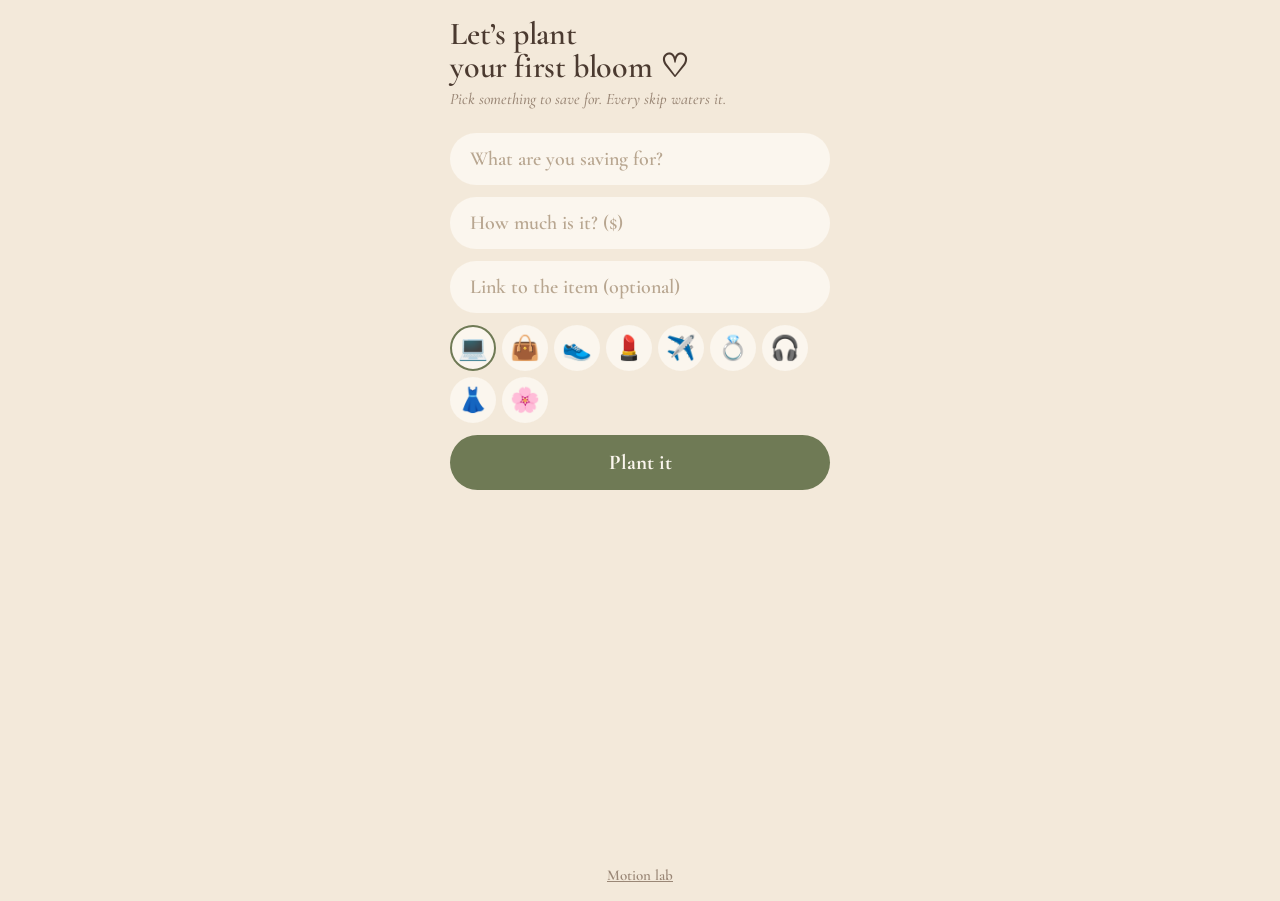
==== docs/index.html @ 24be0013 "Add files via upload" ====
<!DOCTYPE html>
<html lang="en">
<head>
<meta charset="UTF-8">
<meta name="viewport" content="width=device-width, initial-scale=1, viewport-fit=cover">
<title>Not Today, Babe</title>
<meta name="description" content="Track what you didn't buy and watch a bouquet grow toward something you really want.">
<meta name="theme-color" content="#F3E9DA">
<meta name="apple-mobile-web-app-capable" content="yes">
<meta name="mobile-web-app-capable" content="yes">
<meta name="apple-mobile-web-app-title" content="Not Today, Babe">
<meta name="apple-mobile-web-app-status-bar-style" content="default">
<link rel="manifest" href="manifest.webmanifest">
<link rel="icon" type="image/png" sizes="64x64" href="icons/favicon-64.png">
<link rel="apple-touch-icon" href="icons/apple-touch-icon.png">
<link rel="preconnect" href="https://fonts.googleapis.com">
<link href="https://fonts.googleapis.com/css2?family=Cormorant+Garamond:ital,wght@0,500;0,600;0,700;1,500;1,600&display=swap" rel="stylesheet">
<style>
:root{
  --beige:#F3E9DA; --card:#FBF6EE; --line:#E6D9C5;
  --ink:#4B3A30; --soft:#9A8776; --olive:#6F7A55; --olive-d:#58623F; --mauve:#C98F98;
  --peach:#F9DCCB; --rose:#F6D5D8; --butter:#F8E8C6; --lilac:#E8DDF0; --sage:#E0E5CE;
  --serif:'Cormorant Garamond','Georgia','Times New Roman',serif;
  --ease:cubic-bezier(.45,0,.25,1);
}
*{box-sizing:border-box;margin:0;padding:0;-webkit-tap-highlight-color:transparent}
html{background:var(--beige);color-scheme:light}
/* 1px taller than the screen so the page always has a little scroll, which is what lets it rubber-band */
body{min-height:calc(100vh + 1px);min-height:calc(100dvh + 1px);font-family:var(--serif);font-weight:600;font-size:17px;color:var(--ink);background:var(--beige)}
button{font-family:inherit;font-weight:700;font-size:inherit;color:inherit;cursor:pointer;border:none;background:none}
button:focus-visible,input:focus-visible,.slider:focus-visible{outline:3px solid var(--olive);outline-offset:2px}
input{font-family:inherit}

.screen{height:100vh;height:100dvh;overflow:hidden;max-width:420px;margin:0 auto;display:flex;flex-direction:column;gap:10px;
  padding:max(18px,env(safe-area-inset-top)) 20px max(16px,env(safe-area-inset-bottom));animation:enter .4s var(--ease)}
@keyframes enter{from{opacity:0}to{opacity:1}}

h1{font-weight:600;font-size:27px;line-height:1.02;letter-spacing:-.2px;flex:0 0 auto}
h1 span{color:var(--olive);font-size:21px;vertical-align:middle}

/* home scene */
.gwrap{position:relative;flex:1;min-height:0;display:flex;align-items:center;justify-content:flex-start}
#scene{position:relative;flex:0 0 auto;margin-left:-14px}
#scene>svg{width:100%;height:100%;overflow:visible;display:block}
/* the progress ruler on the right: $ ticks up the side, a pill that rises with your savings */
.ruler{position:absolute;right:0;top:0;height:300px;width:66px;pointer-events:none}
.rline{position:absolute;left:0;top:0;bottom:0;border-left:1.5px solid rgba(88,98,63,.38)}
.rfill{position:absolute;left:-.5px;bottom:0;width:2.5px;background:var(--olive);border-radius:2px}
.rtick{position:absolute;left:0;transform:translateY(-50%);display:flex;align-items:center;gap:5px;font-size:14.5px;color:var(--ink)}
.rtick:before{content:'';width:9px;border-top:1.5px solid rgba(88,98,63,.55)}
.rtick .rl{display:inline-block;transition:transform .6s var(--ease)}
.rpill:before{content:'';position:absolute;right:100%;top:50%;width:6px;border-top:2px solid var(--olive)}
.rpill{position:absolute;left:6px;transform:translateY(50%);background:var(--olive);color:#FBF6EE;border-radius:999px;padding:1px 12px;font-size:17px;font-weight:700;box-shadow:0 2px 8px rgba(88,98,63,.25)}

/* goal card (home) */
.goal{background:var(--card);border-radius:22px;padding:12px 16px 14px;width:100%;text-align:left;flex:0 0 auto;display:block}
.grow{display:flex;align-items:center;gap:12px}
.gicon{width:44px;height:44px;border-radius:50% 46% 54% 48%/48% 54% 46% 52%;background:var(--rose);display:grid;place-items:center;font-size:22px;flex:0 0 auto}
.gmain{flex:1;min-width:0}
.gname{font-size:20px;font-weight:700;line-height:1.05;white-space:nowrap;overflow:hidden;text-overflow:ellipsis}
.gsub{font-size:15px;color:var(--soft)}
.gpct{font-size:22px;font-weight:700;color:var(--olive)}
.track{height:6px;background:var(--line);border-radius:999px;margin-top:10px;overflow:hidden}
.fill{height:100%;background:var(--olive);border-radius:999px}
.claim{background:var(--mauve);color:#fff;border-radius:999px;padding:8px 16px;font-size:17px}

/* tiles */
.bar{display:flex;justify-content:space-between;align-items:baseline;font-size:17px;flex:0 0 auto;margin-top:2px}
.bar i{color:var(--soft)}
.bar button{color:var(--ink);font-size:17px}
.hrow{display:flex;justify-content:space-between;align-items:flex-start;gap:8px;flex:0 0 auto}
.todaylink{flex:0 0 auto;background:var(--card);border-radius:999px;padding:6px 13px;font-size:15px;color:var(--ink);white-space:nowrap;margin-top:4px}
.pick{flex:1;min-width:0;display:flex;flex-direction:column;gap:6px}
.q{display:flex;justify-content:space-between;align-items:baseline;font-style:italic;color:var(--soft);font-size:17px;padding:0 4px}
.editlink{font-style:normal;font-size:15px;color:var(--olive);text-decoration:underline;font-weight:700}
.dock{display:flex;gap:12px;align-items:stretch;flex:0 0 auto}
.goalchip{flex:0 0 31%;min-width:0;background:var(--card);border-radius:22px;padding:12px 8px;display:flex;flex-direction:column;align-items:center;justify-content:center;text-align:center;gap:3px;cursor:pointer}
.goalchip .gname{max-width:100%;font-size:18px;white-space:normal;display:-webkit-box;-webkit-line-clamp:2;-webkit-box-orient:vertical;overflow:hidden;line-height:1.1}
.goalchip .gsub{font-size:14px}
.goalchip .glink{font-size:14px;color:var(--olive);text-decoration:underline;font-weight:700}
.goalchip .claim{margin-top:4px;padding:5px 14px;font-size:16px}
.tiles{flex:1;min-width:0;display:grid;grid-template-columns:repeat(3,1fr);gap:8px 4px}
.tile{display:flex;flex-direction:column;align-items:center;gap:3px;font-size:14px}
.blob{width:54px;height:54px;display:grid;place-items:center;font-size:25px;transition:transform .2s var(--ease)}
.tile:active .blob{transform:scale(.94)}
.tile:nth-child(8n+1) .blob,.b1{background:var(--peach);border-radius:52% 48% 56% 44%/50% 56% 44% 50%}
.tile:nth-child(8n+2) .blob,.b2{background:var(--lilac);border-radius:46% 54% 48% 52%/54% 46% 54% 46%}
.tile:nth-child(8n+3) .blob,.b3{background:var(--rose);border-radius:54% 46% 52% 48%/46% 54% 46% 54%}
.tile:nth-child(8n+4) .blob,.b4{background:var(--butter);border-radius:48% 52% 46% 54%/52% 48% 54% 46%}
.tile:nth-child(8n+5) .blob,.b5{background:var(--sage);border-radius:50% 50% 54% 46%/46% 52% 48% 54%}
.tile:nth-child(8n+6) .blob,.b6{background:var(--peach);border-radius:46% 54% 50% 50%/52% 46% 54% 48%}
.tile:nth-child(8n+7) .blob,.b7{background:var(--rose);border-radius:54% 46% 48% 52%/48% 54% 46% 52%}
.tile.other .blob,.b8{background:transparent;border:2px dashed var(--line);border-radius:50%;color:var(--soft);font-size:26px}

/* add screen: slider on the left, a quiet flower on the right, lots of air around both */
.top{display:flex;align-items:flex-start;justify-content:space-between;flex:0 0 auto}
.icon{font-size:30px;line-height:1;width:40px;height:40px;color:var(--ink)}
.cat{text-align:center;display:flex;flex-direction:column;align-items:center;gap:1px;min-width:0}
.cat .blob{width:60px;height:60px;font-size:28px}
.ctitle{font-size:28px;font-weight:600;line-height:1.1}
.ctitle input{border:none;border-bottom:2px solid var(--line);background:transparent;text-align:center;font-size:26px;font-weight:600;color:var(--ink);width:190px;padding:0 0 2px;font-family:inherit}
.tag{font-size:16px;font-style:italic;color:var(--soft);font-weight:500}
.abody{flex:1;min-height:0;display:flex;gap:4px;padding-left:10px}
.slider{position:relative;flex:0 0 150px;margin:30px 0;touch-action:none;cursor:pointer;user-select:none;-webkit-user-select:none}
.strack{position:absolute;left:8px;top:0;bottom:0;width:34px;border-radius:999px;
  background:linear-gradient(0deg,#F8D9C2 0%,#F6CFCF 45%,#EADFF2 100%)}
.tick{position:absolute;left:64px;transform:translateY(-50%);font-size:16px;color:var(--ink)}
.thumb{position:absolute;left:0;width:50px;height:50px;margin-top:-25px;border-radius:50%;background:#FFFBF5;box-shadow:0 3px 12px rgba(120,80,50,.2);display:grid;place-items:center}
.thumb svg{width:34px;height:34px;overflow:visible}
.bubble{position:absolute;left:62px;margin-top:-18px;background:var(--mauve);color:#fff;border-radius:999px;padding:4px 16px;font-size:20px;font-weight:700;pointer-events:none;box-shadow:0 2px 8px rgba(150,90,100,.22)}
.vase{flex:1;min-width:0;display:flex;justify-content:center;align-items:flex-end}
#pv{width:76%;height:100%;display:flex;justify-content:center}
#pv svg{height:100%;width:100%;overflow:visible}
.note{background:var(--card);border-radius:20px;padding:10px 16px 8px;flex:0 0 auto}
.nh{display:flex;justify-content:space-between;font-size:15px;color:var(--soft)}
.note input{width:100%;border:none;background:transparent;font-size:19px;color:var(--ink);padding:4px 0 2px;font-weight:600}
.note input::placeholder{color:#c2b19b}
.btn{background:var(--olive);color:#FBF6EE;border-radius:999px;padding:15px 22px;font-size:21px;width:100%;flex:0 0 auto;transition:transform .1s var(--ease)}
.btn.small{width:auto;padding:11px 24px;font-size:18px}
.btn.ghost{background:transparent;color:var(--ink);border:2px solid var(--line)}
.btn.press{transform:scale(.98)}

/* goal + log screens */
.gform{display:flex;flex-direction:column;gap:12px;margin-top:14px}
.gform input{border:none;border-radius:999px;padding:14px 20px;font-size:20px;background:var(--card);color:var(--ink);width:100%;font-weight:600}
.gform input::placeholder{color:#b8a690}
.emojis{display:flex;gap:6px;flex-wrap:wrap}
.emojis button{font-size:24px;width:46px;height:46px;border-radius:50%;background:var(--card);border:2px solid transparent}
.emojis button.on{border-color:var(--olive)}
.textlink{color:var(--soft);font-size:15px;text-decoration:underline;font-weight:600;margin:auto auto 0}
.links{margin-top:auto;display:flex;gap:22px;justify-content:center}
.links .textlink{margin:0}
.head2{display:flex;justify-content:space-between;align-items:center;flex:0 0 auto}
.head2 h1{font-size:32px}
.log{flex:1;min-height:0;overflow-y:auto;-webkit-overflow-scrolling:touch}
.item{display:flex;align-items:center;gap:10px;padding:10px 2px;border-bottom:1px solid var(--line);font-size:18px}
.item .l{flex:1;min-width:0}
.item .l small{display:block;font-size:14px;color:var(--soft);font-weight:500;white-space:nowrap;overflow:hidden;text-overflow:ellipsis}
.item .a{color:var(--soft)}
.item .x{color:var(--soft);font-size:14px;width:28px;height:28px}
.empty{color:var(--soft);font-style:italic;text-align:center;margin-top:40px;font-weight:500;font-size:19px}

/* motion lab (internal) */
.demoscroll{flex:1;min-height:0;overflow-y:auto;-webkit-overflow-scrolling:touch;display:flex;flex-direction:column;gap:22px;padding-bottom:30px}
.demoscroll h3{font-size:22px;font-weight:700;margin-bottom:6px}
.stage{background:var(--card);border-radius:22px;position:relative;overflow:hidden}
.stage svg{display:block;width:100%;height:100%;overflow:visible}
.chips{display:flex;flex-wrap:wrap;gap:6px;margin-top:8px}
.chips button{background:var(--card);border-radius:999px;padding:6px 13px;font-size:16px;border:2px solid transparent}
.chips button.on{border-color:var(--olive)}
.demoscroll input[type=range]{width:100%;accent-color:#6F7A55;margin-top:10px}
.demoscroll label{display:flex;gap:8px;align-items:center;font-size:16px;color:var(--soft)}
.readout{font-size:17px;color:var(--soft);margin-top:4px}

#toast{visibility:hidden;position:fixed;left:50%;bottom:22px;transform:translate(-50%,120px);background:var(--olive-d);color:#FBF6EE;padding:10px 22px;border-radius:999px;font-size:17px;font-weight:700;transition:transform .5s var(--ease);z-index:50;max-width:90vw;text-align:center}
#toast.show{visibility:visible;transform:translate(-50%,0)}
@media (max-height:640px){h1{font-size:23px}.blob{width:46px;height:46px;font-size:21px}.tile{font-size:13px}.cat .blob{width:48px;height:48px}.ctitle{font-size:24px}.tag{display:none}}
@media (prefers-reduced-motion:reduce){.screen{animation:none}.btn,.blob,#toast{transition:none}}

/* customise buttons */
.clist{flex:1;min-height:0;overflow-y:auto;display:flex;flex-direction:column;gap:10px;padding:4px 0}
.crow{display:flex;align-items:center;gap:12px}
.cemoji{flex:0 0 auto;width:54px;height:54px;font-size:25px}
.cname{flex:1;min-width:0;border:none;border-radius:999px;padding:12px 18px;font:inherit;font-size:19px;background:var(--card);color:var(--ink)}
.cprice{flex:0 0 92px;display:flex;align-items:center;gap:4px;background:var(--card);border-radius:999px;padding:0 14px;font-size:19px;color:var(--soft)}
.cprice input{width:100%;border:none;background:transparent;font:inherit;font-size:19px;color:var(--ink);padding:12px 0;min-width:0}
.cpick{display:flex;flex-wrap:wrap;gap:6px;background:var(--card);border-radius:20px;padding:10px}
.cpick button{font-size:24px;width:42px;height:42px;border-radius:50%}

</style>
</head>
<body>
<noscript>Not Today, Babe needs JavaScript to run.</noscript>
<div id="app"></div>
<div id="toast" role="status" aria-live="polite"></div>
<script>
/* 1. ART — sprite pack (src/art.json). The only place that knows about the artwork. */
const ART={"S":{"bf_pink_lw":{"w":102,"h":120,"ax":59.8,"ay":114.0,"hx":50.7,"hy":61.0,"d":"[data-uri]"},"bf_pink_rw":{"w":98,"h":123,"ax":41.0,"ay":118.0,"hx":49.1,"hy":63.2,"d":"[data-uri]"},"bf_pink_body":{"w":26,"h":96,"ax":12.9,"ay":90.0,"hx":13.2,"hy":45.9,"d":"[data-uri]"},"bf_pink_ant":{"w":71,"h":82,"ax":33.8,"ay":75.0,"hx":35.5,"hy":23.7,"d":"[data-uri]"},"bf_pink_closed":{"w":94,"h":138,"ax":59.2,"ay":133.0,"hx":46.0,"hy":72.5,"d":"[data-uri]"},"bf_purple_lw":{"w":97,"h":128,"ax":53.0,"ay":122.0,"hx":47.0,"hy":65.4,"d":"[data-uri]"},"bf_purple_rw":{"w":97,"h":128,"ax":42.8,"ay":122.0,"hx":49.0,"hy":64.6,"d":"[data-uri]"},"bf_purple_body":{"w":25,"h":97,"ax":12.3,"ay":93.0,"hx":12.6,"hy":47.4,"d":"[data-uri]"},"bf_purple_ant":{"w":70,"h":84,"ax":33.1,"ay":79.0,"hx":34.0,"hy":28.1,"d":"[data-uri]"},"bf_purple_closed":{"w":95,"h":134,"ax":63.6,"ay":128.0,"hx":47.2,"hy":70.3,"d":"[data-uri]"},"bf_cream_lw":{"w":99,"h":124,"ax":55.7,"ay":116.0,"hx":49.0,"hy":61.5,"d":"[data-uri]"},"bf_cream_rw":{"w":96,"h":124,"ax":41.9,"ay":117.0,"hx":47.9,"hy":62.4,"d":"[data-uri]"},"bf_cream_body":{"w":25,"h":93,"ax":12.3,"ay":88.0,"hx":12.6,"hy":45.1,"d":"[data-uri]"},"bf_cream_ant":{"w":64,"h":82,"ax":30.1,"ay":77.0,"hx":31.4,"hy":25.6,"d":"[data-uri]"},"bf_cream_closed":{"w":95,"h":140,"ax":65.5,"ay":135.0,"hx":46.5,"hy":74.0,"d":"[data-uri]"},"bf_blue_lw":{"w":97,"h":123,"ax":48.4,"ay":119.0,"hx":46.0,"hy":64.4,"d":"[data-uri]"},"bf_blue_rw":{"w":98,"h":124,"ax":46.2,"ay":120.0,"hx":49.7,"hy":64.6,"d":"[data-uri]"},"bf_blue_body":{"w":25,"h":100,"ax":12.2,"ay":94.0,"hx":12.5,"hy":47.8,"d":"[data-uri]"},"bf_blue_ant":{"w":79,"h":86,"ax":37.9,"ay":80.0,"hx":39.2,"hy":26.2,"d":"[data-uri]"},"bf_blue_closed":{"w":95,"h":131,"ax":67.1,"ay":124.0,"hx":48.4,"hy":69.4,"d":"[data-uri]"},"fl_pink_bud1":{"w":60,"h":112,"ax":18.0,"ay":107.0,"hx":27.8,"hy":39.4,"d":"[data-uri]"},"fl_pink_bud2":{"w":77,"h":145,"ax":31.5,"ay":139.0,"hx":34.5,"hy":51.0,"d":"[data-uri]"},"fl_pink_partial":{"w":102,"h":136,"ax":56.7,"ay":130.0,"hx":50.6,"hy":45.3,"d":"[data-uri]"},"fl_pink_full":{"w":127,"h":156,"ax":72.9,"ay":150.0,"hx":63.7,"hy":61.9,"d":"[data-uri]"},"fl_cream_bud1":{"w":53,"h":110,"ax":22.9,"ay":104.0,"hx":24.2,"hy":28.4,"d":"[data-uri]"},"fl_cream_bud2":{"w":83,"h":142,"ax":36.6,"ay":136.0,"hx":40.2,"hy":45.5,"d":"[data-uri]"},"fl_cream_partial":{"w":100,"h":135,"ax":54.1,"ay":130.0,"hx":50.4,"hy":44.7,"d":"[data-uri]"},"fl_cream_full":{"w":131,"h":149,"ax":80.7,"ay":145.0,"hx":64.7,"hy":62.6,"d":"[data-uri]"},"fl_lav_bud1":{"w":67,"h":117,"ax":21.1,"ay":112.0,"hx":29.6,"hy":36.3,"d":"[data-uri]"},"fl_lav_bud2":{"w":70,"h":145,"ax":23.6,"ay":140.0,"hx":32.9,"hy":47.4,"d":"[data-uri]"},"fl_lav_partial":{"w":102,"h":138,"ax":55.8,"ay":133.0,"hx":51.0,"hy":46.5,"d":"[data-uri]"},"fl_lav_full":{"w":133,"h":159,"ax":67.3,"ay":153.0,"hx":67.2,"hy":61.5,"d":"[data-uri]"},"fl_butter_bud1":{"w":68,"h":114,"ax":21.3,"ay":109.0,"hx":28.4,"hy":37.4,"d":"[data-uri]"},"fl_butter_bud2":{"w":76,"h":144,"ax":25.4,"ay":139.0,"hx":34.0,"hy":48.0,"d":"[data-uri]"},"fl_butter_partial":{"w":103,"h":139,"ax":52.8,"ay":134.0,"hx":50.3,"hy":50.1,"d":"[data-uri]"},"fl_butter_full":{"w":129,"h":153,"ax":68.1,"ay":148.0,"hx":63.3,"hy":61.1,"d":"[data-uri]"},"fill0":{"w":108,"h":134,"ax":37.9,"ay":131.0,"hx":51.5,"hy":56.8,"d":"[data-uri]"},"fill1":{"w":74,"h":134,"ax":29.2,"ay":131.0,"hx":45.6,"hy":26.3,"d":"[data-uri]"},"fill2":{"w":75,"h":133,"ax":28.8,"ay":129.0,"hx":38.6,"hy":48.4,"d":"[data-uri]"},"fill3":{"w":56,"h":142,"ax":23.8,"ay":139.0,"hx":28.5,"hy":58.8,"d":"[data-uri]"},"fill4":{"w":93,"h":146,"ax":29.9,"ay":143.0,"hx":44.1,"hy":52.0,"d":"[data-uri]"},"fill5":{"w":67,"h":145,"ax":19.2,"ay":142.0,"hx":36.1,"hy":59.9,"d":"[data-uri]"},"fill6":{"w":68,"h":145,"ax":49.0,"ay":142.0,"hx":34.8,"hy":57.4,"d":"[data-uri]"},"fill7":{"w":65,"h":126,"ax":8.2,"ay":123.0,"hx":35.6,"hy":37.4,"d":"[data-uri]"},"fill8":{"w":84,"h":140,"ax":49.9,"ay":137.0,"hx":43.9,"hy":54.1,"d":"[data-uri]"},"pet0":{"w":62,"h":99,"ax":8.2,"ay":94.0,"hx":29.2,"hy":42.5,"d":"[data-uri]"},"pet1":{"w":79,"h":65,"ax":10.3,"ay":59.0,"hx":43.0,"hy":30.4,"d":"[data-uri]"},"pet2":{"w":57,"h":68,"ax":7.5,"ay":62.0,"hx":30.2,"hy":29.3,"d":"[data-uri]"},"pet3":{"w":67,"h":58,"ax":17.9,"ay":52.0,"hx":36.1,"hy":28.1,"d":"[data-uri]"},"pet4":{"w":60,"h":48,"ax":18.9,"ay":42.0,"hx":32.4,"hy":22.9,"d":"[data-uri]"},"pet5":{"w":54,"h":63,"ax":13.4,"ay":57.0,"hx":31.4,"hy":30.8,"d":"[data-uri]"},"accent0":{"w":79,"h":77,"ax":35.3,"ay":72.0,"hx":39.6,"hy":39.0,"d":"[data-uri]"},"spk0":{"w":50,"h":62,"ax":24.0,"ay":57.0,"hx":24.0,"hy":30.1,"d":"[data-uri]"},"spk1":{"w":41,"h":57,"ax":21.1,"ay":50.0,"hx":21.2,"hy":26.6,"d":"[data-uri]"},"spk2":{"w":38,"h":52,"ax":20.0,"ay":46.0,"hx":20.0,"hy":24.6,"d":"[data-uri]"},"w_surface":{"w":157,"h":38,"ax":79.5,"ay":26.0,"hx":77.9,"hy":13.7,"d":"[data-uri]"},"w_bub0":{"w":46,"h":45,"ax":22.2,"ay":40.0,"hx":22.3,"hy":21.6,"d":"[data-uri]"},"w_bub1":{"w":43,"h":45,"ax":22.0,"ay":39.0,"hx":21.6,"hy":22.0,"d":"[data-uri]"},"w_drop0":{"w":28,"h":30,"ax":10.6,"ay":23.0,"hx":12.9,"hy":13.7,"d":"[data-uri]"},"w_drop1":{"w":57,"h":47,"ax":13.3,"ay":42.0,"hx":32.1,"hy":23.3,"d":"[data-uri]"}},"BF":{"pink":{"W":172,"H":123,"lw":{"s":0.975,"x":0,"y":2,"axl":88.2,"ayl":56.0},"rw":{"s":0.975,"x":76,"y":0,"axl":10.3,"ayl":58.0},"body":{"s":0.625,"cx":86.0,"cy":68.3},"ant":{"s":0.32,"cx":86.0,"by":45.7}},"purple":{"W":151,"H":128,"lw":{"s":0.9,"x":0,"y":9,"axl":83.9,"ayl":55.4},"rw":{"s":0.85,"x":69,"y":10,"axl":7.6,"ayl":57.5},"body":{"s":0.643,"cx":75.5,"cy":71.0},"ant":{"s":0.32,"cx":75.5,"by":47.1}},"cream":{"W":171,"H":135,"lw":{"s":0.95,"x":0,"y":10,"axl":90.0,"ayl":54.8},"rw":{"s":1.0,"x":75,"y":5,"axl":10.5,"ayl":57.1},"body":{"s":0.708,"cx":85.5,"cy":74.9},"ant":{"s":0.32,"cx":85.5,"by":49.2}},"blue":{"W":160,"H":126,"lw":{"s":0.95,"x":1,"y":4,"axl":83.2,"ayl":56.8},"rw":{"s":0.925,"x":69,"y":5,"axl":11.9,"ayl":57.3},"body":{"s":0.614,"cx":80.0,"cy":69.9},"ant":{"s":0.32,"cx":80.0,"by":46.5}}}};

/* =====================================================================
   2. MOTION  — one shared clock, easing, tweens, paths.
   Nothing here knows about flowers. It only knows time.
   ===================================================================== */
const Motion=(()=>{
  const mq=matchMedia('(prefers-reduced-motion: reduce)');
  let forced=null;
  const clamp=(v,a=0,b=1)=>Math.max(a,Math.min(b,v));
  const lerp=(a,b,t)=>a+(b-a)*t;

  /* cubic-bezier easing, same maths as CSS */
  function bezier(x1,y1,x2,y2){
    const cx=3*x1,bx=3*(x2-x1)-cx,ax=1-cx-bx,cy=3*y1,by=3*(y2-y1)-cy,ay=1-cy-by;
    const sx=t=>((ax*t+bx)*t+cx)*t,sy=t=>((ay*t+by)*t+cy)*t,dx=t=>(3*ax*t+2*bx)*t+cx;
    return x=>{
      if(x<=0)return 0;if(x>=1)return 1;
      let t=x;
      for(let i=0;i<6;i++){const e=sx(t)-x;if(Math.abs(e)<1e-4)break;const d=dx(t);if(Math.abs(d)<1e-6)break;t-=e/d}
      return sy(t);
    };
  }
  const ease={inOut:bezier(.45,0,.25,1),out:bezier(.2,.6,.3,1),soft:bezier(.4,0,.2,1),linear:t=>t};

  /* small seeded random so each organic object keeps its own personality */
  function rng(seed){let a=seed|0||1;return()=>{a|=0;a=a+0x6D2B79F5|0;let t=Math.imul(a^a>>>15,1|a);t=t+Math.imul(t^t>>>7,61|t)^t;return((t^t>>>14)>>>0)/4294967296}}

  /* ---- shared ticker: ONE requestAnimationFrame loop for everything ---- */
  const subs=new Set();let raf=0,last=0,clock=0,inFrame=false;
  function frame(now){
    raf=0;inFrame=true;
    let dt=(now-last)/1000;if(!(dt>0))dt=0;dt=Math.min(.05,dt);last=now;clock+=dt;
    for(const s of [...subs]){
      if(!subs.has(s)||s.paused)continue;
      if(s.fps){s.acc+=dt;if(s.acc<1/s.fps)continue;const d=s.acc;s.acc=0;s.fn(clock,d)}
      else s.fn(clock,dt);
    }
    inFrame=false;
    if(subs.size&&!document.hidden)raf=requestAnimationFrame(frame);
  }
  function start(){if(!raf&&!inFrame&&subs.size&&!document.hidden){last=performance.now();raf=requestAnimationFrame(frame)}}
  document.addEventListener('visibilitychange',()=>{if(document.hidden){cancelAnimationFrame(raf);raf=0}else start()});
  function sub(fn,{fps=0}={}){const s={fn,fps,acc:0,paused:false};subs.add(s);start();return s}
  function unsub(s){if(s)subs.delete(s)}

  /* pause a subscription while an element is off-screen */
  function watch(el,s){
    if(!('IntersectionObserver' in window))return()=>{};
    const io=new IntersectionObserver(es=>{s.paused=!es[es.length-1].isIntersecting});
    io.observe(el);return()=>io.disconnect();
  }

  /* ---- tween: value from -> to, eased, delayed. Reduced motion jumps. ---- */
  function tween({from=0,to=1,duration=1200,delay=0,ease:e=ease.inOut,onUpdate,onDone}){
    let t=-delay/1000,dead=false;
    const api={cancel(){dead=true;unsub(s)},finish(){if(dead)return;dead=true;unsub(s);onUpdate&&onUpdate(to);onDone&&onDone()}};
    if(reduced()){onUpdate&&onUpdate(to);onDone&&onDone();dead=true;const s=null;return{cancel(){},finish(){}}}
    const s=sub((_,dt)=>{
      if(dead)return;t+=dt;if(t<0)return;
      const k=clamp(t/(duration/1000));onUpdate&&onUpdate(lerp(from,to,e(k)));
      if(k>=1){dead=true;unsub(s);onDone&&onDone()}
    });
    return api;
  }
  /* one-shot timer on the same clock */
  function after(ms,fn){let t=0,dead=false;const s=sub((_,dt)=>{if(dead)return;t+=dt*1000;if(t>=ms){dead=true;unsub(s);fn()}});return{cancel(){dead=true;unsub(s)}}}

  /* ---- bezier paths (cubic, multi-segment, arc-length parameterised) ---- */
  const cub=(p0,p1,p2,p3,t)=>{const u=1-t;return{x:u*u*u*p0.x+3*u*u*t*p1.x+3*u*t*t*p2.x+t*t*t*p3.x,y:u*u*u*p0.y+3*u*u*t*p1.y+3*u*t*t*p2.y+t*t*t*p3.y}};
  class Path{
    constructor(segs){
      this.pts=[];this.len=[0];
      const N=24;
      segs.forEach((s,si)=>{for(let i=(si?1:0);i<=N;i++)this.pts.push(cub(s[0],s[1],s[2],s[3],i/N))});
      for(let i=1;i<this.pts.length;i++)this.len.push(this.len[i-1]+Math.hypot(this.pts[i].x-this.pts[i-1].x,this.pts[i].y-this.pts[i-1].y));
      this.total=this.len[this.len.length-1];
    }
    at(s){ /* s in 0..1 along the length */
      const L=clamp(s)*this.total;let lo=0,hi=this.len.length-1;
      while(hi-lo>1){const m=(lo+hi)>>1;if(this.len[m]<=L)lo=m;else hi=m}
      const a=this.pts[lo],b=this.pts[Math.min(lo+1,this.pts.length-1)],seg=this.len[Math.min(lo+1,this.len.length-1)]-this.len[lo]||1;
      const f=(L-this.len[lo])/seg;
      return{x:lerp(a.x,b.x,f),y:lerp(a.y,b.y,f),dx:b.x-a.x,dy:b.y-a.y,ang:Math.atan2(b.x-a.x,-(b.y-a.y))*180/Math.PI};
    }
  }
  const reduced=()=>forced!==null?forced:mq.matches;
  return{clamp,lerp,ease,bezier,rng,sub,unsub,watch,tween,after,Path,cub,reduced,
    forceReduced(v){forced=v},get now(){return clock}};
})();

/* =====================================================================
   3. PROGRESS + LAYOUT
   LAYOUT   = where things sit (change when the artwork changes)
   PROGRESS = what unlocks when (change when the story changes)
   Neither one touches the DOM.
   ===================================================================== */
const LAYOUT={
  neck:{x:200,y:318},baseY:412,
  vase:{top:308,bottom:446,waterMin:.06,waterMax:.82},
  /* where each flower head sits when fully grown. s = scale of the full-bloom sprite */
  slots:{
    f0:{x:200,y:205,s:.58},f1:{x:142,y:240,s:.50},f2:{x:260,y:234,s:.50},
    f3:{x:200,y:140,s:.46},f4:{x:252,y:160,s:.44},f5:{x:158,y:160,s:.44},
    f6:{x:112,y:292,s:.46},f7:{x:292,y:282,s:.46},f8:{x:98,y:214,s:.40},
    f9:{x:304,y:204,s:.42},f10:{x:178,y:98,s:.38},f11:{x:232,y:100,s:.38},
    f12:{x:334,y:250,s:.38},f13:{x:70,y:264,s:.38}
  },
  /* foliage + filler grow from the neck of the vase */
  fillers:{
    leafA:{sprite:'fill8',x:198,y:322,rot:-8,s:.62,layer:'back'},
    leafB:{sprite:'fill4',x:192,y:322,rot:-36,s:.80,layer:'back'},
    leafC:{sprite:'fill7',x:208,y:322,rot:40,s:.78,layer:'back'},
    euc:{sprite:'fill1',x:186,y:324,rot:-62,s:.74,layer:'back'},
    leafD:{sprite:'fill8',x:214,y:324,rot:62,s:.70,layer:'back'},
    pinkS:{sprite:'fill0',x:194,y:322,rot:-30,s:.66,layer:'back'},
    pinkT:{sprite:'fill3',x:206,y:322,rot:28,s:.70,layer:'back'},
    gyp:{sprite:'fill2',x:190,y:322,rot:-52,s:.64,layer:'back'},
    whiteS:{sprite:'fill6',x:210,y:322,rot:54,s:.62,layer:'back'},
    lavS:{sprite:'fill5',x:200,y:322,rot:10,s:.66,layer:'back'}
  },
  /* places a butterfly can land (scene coordinates) */
  perches:{a:{x:276,y:204},b:{x:312,y:262},c:{x:116,y:204},d:{x:228,y:128},e:{x:302,y:156},f:{x:156,y:112},g:{x:96,y:262}},
  roam:{x0:-30,y0:-80,x1:430,y1:470},   /* where butterflies and sparkles may wander (scene units; the svg draws outside its box) */
  floorPetals:[{x:116,y:444,r:-20,n:'pet0'},{x:262,y:446,r:150,n:'pet3'},{x:156,y:449,r:30,n:'pet5'}]
};

const PROGRESS={
  /* each element grows from 0 to 1 across its range of overall progress */
  recipe:[
    {id:'leafA',kind:'filler',filler:'leafA',range:[.03,.18]},
    {id:'f0',kind:'flower',variant:'pink',slot:'f0',range:[.0,.38]},
    {id:'f1',kind:'flower',variant:'pink',slot:'f1',range:[.01,.48]},
    {id:'f2',kind:'flower',variant:'pink',slot:'f2',range:[.02,.64]},
    {id:'f5',kind:'flower',variant:'pink',slot:'f5',range:[.14,.66]},
    {id:'f9',kind:'flower',variant:'pink',slot:'f9',range:[.20,.70]},
    {id:'f3',kind:'flower',variant:'cream',slot:'f3',range:[.30,.58]},
    {id:'f4',kind:'flower',variant:'cream',slot:'f4',range:[.36,.62]},
    {id:'pinkT',kind:'filler',filler:'pinkT',range:[.40,.52]},
    {id:'gyp',kind:'filler',filler:'gyp',range:[.46,.60]},
    {id:'f6',kind:'flower',variant:'lavender',slot:'f6',range:[.50,.74]},
    {id:'f10',kind:'flower',variant:'cream',slot:'f10',range:[.52,.80]},
    {id:'f7',kind:'flower',variant:'lavender',slot:'f7',range:[.58,.78]},
    {id:'f8',kind:'flower',variant:'butter',slot:'f8',range:[.64,.86]},
    {id:'f13',kind:'flower',variant:'lavender',slot:'f13',range:[.70,.92]},
    {id:'f11',kind:'flower',variant:'butter',slot:'f11',range:[.72,.92]},
    {id:'euc',kind:'filler',filler:'euc',range:[.78,.88]},
    {id:'leafB',kind:'filler',filler:'leafB',range:[.80,.90]},
    {id:'f12',kind:'flower',variant:'pink',slot:'f12',range:[.80,.98]},
    {id:'pinkS',kind:'filler',filler:'pinkS',range:[.82,.92]},
    {id:'leafC',kind:'filler',filler:'leafC',range:[.84,.93]},
    {id:'leafD',kind:'filler',filler:'leafD',range:[.86,.96]},
    {id:'lavS',kind:'filler',filler:'lavS',range:[.86,.95]},
    {id:'whiteS',kind:'filler',filler:'whiteS',range:[.88,.97]}
  ],
  milestones:[.25,.5,.75,1],
  growth(range,p){return Motion.clamp((p-range[0])/(range[1]-range[0]))},
  /* progress 0..1  ->  everything the scene needs to know */
  map(p){
    p=Motion.clamp(p);
    return{
      water:LAYOUT.vase.waterMin+(LAYOUT.vase.waterMax-LAYOUT.vase.waterMin)*p,
      elements:this.recipe.map(e=>({id:e.id,growth:this.growth(e.range,p)})),
      restingPetals:p>=1?3:p>=.95?2:p>=.9?1:0,
      driftingPetalsMax:p>=.9?3:p>=.7?2:p>=.4?1:0,
      visitors:p>=.25,                /* butterflies pass by now and then */
      restingButterflies:p>=.95?4:p>=.85?3:p>=.7?2:p>=.5?1:0,
      sparkleEvery:p<.03?0:Motion.lerp(1.1,.25,p),
      sparkleBurst:1+Math.floor(p*2.2),   /* seconds between ambient sparkles */
      complete:p>=1
    };
  },
  /* expense slider: dollars (on a 0-50 scale) -> flower stage 0..5 */
  expenseStage(a){
    const k=[[0,0],[5,1.3],[10,2],[20,3],[30,4],[40,4.7],[50,5]];
    a=Motion.clamp(a,0,50);
    for(let i=0;i<k.length-1;i++)if(a<=k[i+1][0])return Motion.lerp(k[i][1],k[i+1][1],(a-k[i][0])/(k[i+1][0]-k[i][0]));
    return 5;
  }
};

/* stem geometry: base in the water -> through the neck -> tip. Pure maths. */
const Geometry={
  curve(slot,fullMeta){
    const s=slot.s,N=LAYOUT.neck,B=LAYOUT.baseY;
    const th=Math.atan2(slot.x-200,340-slot.y)*.8,c=Math.cos(th),sn=Math.sin(th);
    const hxp=(fullMeta.hx-fullMeta.ax)*s,hyp=(fullMeta.hy-fullMeta.ay)*s;
    let Ax=slot.x-(hxp*c-hyp*sn),Ay=slot.y-(hxp*sn+hyp*c);
    if(Ay>300)Ay=300;
    const bx=200+(Ax-200)*.1,Nx=200+(Ax-200)*.12,d2=Math.hypot(Ax-Nx,Ay-N.y);
    const q0={x:bx,y:B},qc={x:Nx,y:362},q1={x:Nx,y:N.y};
    const s1=[q0,{x:q0.x+2/3*(qc.x-q0.x),y:q0.y+2/3*(qc.y-q0.y)},{x:q1.x+2/3*(qc.x-q1.x),y:q1.y+2/3*(qc.y-q1.y)},q1];
    const s2=[q1,{x:Nx,y:N.y-d2*.4},{x:Ax-sn*d2*.4,y:Ay+c*d2*.4},{x:Ax,y:Ay}];
    const f=n=>n.toFixed(1);
    const d=`M${f(s1[0].x)} ${f(s1[0].y)}C${f(s1[1].x)} ${f(s1[1].y)} ${f(s1[2].x)} ${f(s1[2].y)} ${f(s1[3].x)} ${f(s1[3].y)}C${f(s2[1].x)} ${f(s2[1].y)} ${f(s2[2].x)} ${f(s2[2].y)} ${f(s2[3].x)} ${f(s2[3].y)}`;
    const path=new Motion.Path([s1,s2]);
    return{d,at:t=>path.at(t),tip:{x:Ax,y:Ay},rot:th*180/Math.PI,len:path.total};
  }
};

/* =====================================================================
   4. COMPONENTS
   Every component takes: size, x, y, rotation, opacity, animationState,
   animationIntensity, delay, duration  (+ colorVariant / growth / progress /
   direction / speed where they make sense).
   Artwork is only ever referenced by name through ART, so it can be swapped.
   ===================================================================== */
const NS='http://www.w3.org/2000/svg';
function svgEl(name,attrs,parent){const e=document.createElementNS(NS,name);if(attrs)for(const k in attrs)e.setAttribute(k,attrs[k]);if(parent)parent.appendChild(e);return e}
function injectSpriteDefs(){
  if(document.getElementById('sprite-defs'))return;
  let s='<svg id="sprite-defs" width="0" height="0" style="position:absolute" aria-hidden="true"><defs>';
  for(const k in ART.S){const m=ART.S[k];s+=`<image id="s-${k}" width="${m.w}" height="${m.h}" href="${m.d}"/>`}
  document.body.insertAdjacentHTML('afterbegin',s+'</defs></svg>');
}
/* anchored = origin at the base of the stem, otherwise centred */
function sprite(name,mode='anchor',parent){
  const m=ART.S[name];
  const attrs={href:'#s-'+name};
  if(mode==='anchor'){attrs.x=-m.ax;attrs.y=-m.ay}
  else if(mode==='bottom'){attrs.x=-m.w/2;attrs.y=-m.h}
  else{attrs.x=-m.w/2;attrs.y=-m.h/2}
  return svgEl('use',attrs,parent);
}
const VAR={pink:'pink',cream:'cream',lavender:'lav',butter:'butter'};
const BFCOLOR={pink:'pink',purple:'purple',cream:'cream',blue:'blue'};
let _uid=0;const uid=()=>'u'+(++_uid);
const f1=n=>(Math.round(n*10)/10);

/* ---------- base ---------- */
class Botanical{
  constructor(props={}){
    this.p=Object.assign({size:1,x:0,y:0,rotation:0,opacity:1,animationState:'idle',animationIntensity:1,delay:0,duration:3600},this.constructor.defaults||{},props);
    this.el=svgEl('g');this.body=svgEl('g',null,this.el);
    this.rand=Motion.rng(this.p.seed||((Math.random()*1e9)|0)||7);
    this._subs=[];this._tw=[];
    this.build();this.layout();
  }
  build(){}
  layout(){const p=this.p;this.el.setAttribute('transform',`translate(${f1(p.x)} ${f1(p.y)}) rotate(${p.rotation.toFixed?+p.rotation.toFixed(2):p.rotation}) scale(${p.size})`);this.el.setAttribute('opacity',p.opacity)}
  set(props){Object.assign(this.p,props);this.layout();if(this.changed)this.changed(props);return this}
  mount(parent){parent.appendChild(this.el);return this}
  tween(o){const t=Motion.tween(o);this._tw.push(t);return t}
  fade(ms=220,to=1){const from=+this.el.getAttribute('opacity')||0;this.set({opacity:from});this.tween({from:0,to,duration:ms,ease:Motion.ease.soft,onUpdate:v=>{this.p.opacity=v;this.el.setAttribute('opacity',v)}})}
  destroy(){this._tw.forEach(t=>t.cancel());this._subs.forEach(Motion.unsub);this.el.remove()}
}

/* ---------- Stem ---------- */
class Stem extends Botanical{
  static defaults={curve:null,growth:1,width:1.8,color:'#667349'};
  build(){
    this.path=svgEl('path',{d:this.p.curve?this.p.curve.d:'M0 0L0 -60',fill:'none',stroke:this.p.color,'stroke-width':this.p.width,'stroke-linecap':'round',pathLength:1},this.body);
    this.setGrowth(this.p.growth);
  }
  setGrowth(g){this.p.growth=g;this.path.setAttribute('stroke-dasharray',`${Math.max(0,g)} 2`);this.path.style.opacity=g>0?1:0}
}

/* ---------- Leaf (leaves, foliage, filler sprigs) ---------- */
class Leaf extends Botanical{
  static defaults={sprite:'fill8',growth:1,dir:1};
  build(){
    this.sway=svgEl('g',null,this.body);this.u=sprite(this.p.sprite,'anchor',this.sway);
    this.period=3800+this.rand()*4200;this.phase=this.rand()*6.28;this.g=this.p.growth;this.sw=0;this.apply(this.g);
  }
  apply(g){
    this.g=g;const e=Motion.ease.out(g);
    this._unfold=(1-e)*-9*this.p.dir;this._sc=Motion.lerp(.55,1,e);
    this.sway.setAttribute('opacity',Motion.ease.soft(Motion.clamp(g*1.4)));
    this._paint();
  }
  _paint(){this.sway.setAttribute('transform',`rotate(${(this._unfold+this.sw).toFixed(2)}) scale(${this._sc.toFixed(3)})`)}
  idle(t){if(this.g<=0||Motion.reduced())return;this.sw=Math.sin(t/this.period*6.2832+this.phase)*1.4*this.p.animationIntensity-.2;this._paint()}
}

/* ---------- Flower (head + optional stem, any growth 0..1) ---------- */
const STAGES=[[1.3,'bud1',.85],[2,'bud2',1],[3,'partial',1],[4,'full',.9],[5,'full',1]];
class Flower extends Botanical{
  static defaults={variant:'pink',growth:1,curve:null,slotScale:.55,headScale:1,stemMin:.04,stemWidth:1.8,pivot:{x:200,y:332}};
  build(){
    const p=this.p;
    this.swayG=svgEl('g',null,this.body);
    this.stem=p.curve?new Stem({curve:p.curve,width:p.stemWidth,growth:0}).mount(this.swayG):null;
    this.head=svgEl('g',null,this.swayG);
    this.layerA=svgEl('g',null,this.head);this.useA=svgEl('use',null,this.layerA);
    this.layerB=svgEl('g',null,this.head);this.useB=svgEl('use',null,this.layerB);
    this.period=3200+this.rand()*4600;this.period2=4000+this.rand()*3800;
    this.phase=this.rand()*6.28;this.phase2=this.rand()*6.28;
    this._pos={x:0,y:0,ang:0};this._hr=0;this._nudge=0;this.sw=0;this.hsw=0;this.g=p.growth;
    this.apply(this.g);
  }
  key(name){return `fl_${VAR[this.p.variant]||'pink'}_${name}`}
  apply(g){
    const p=this.p;this.g=g;const stage=g*5;
    const stemT=(g<=0&&p.stemMin<=.05)?0:Motion.lerp(p.stemMin,1,Motion.ease.out(Motion.clamp(stage/1.15)));
    if(this.stem)this.stem.setGrowth(stemT);
    const pos=p.curve?p.curve.at(stemT):{x:0,y:0,ang:0};this._pos=pos;
    let A=null,B=null;
    if(stage>=.7){
      if(stage<1.3){const k=(stage-.7)/.6;A={n:'bud1',sc:Motion.lerp(.7,.85,k),op:Motion.ease.out(k)}}
      else{
        let i=0;while(i<STAGES.length-1&&stage>=STAGES[i+1][0])i++;
        const a=STAGES[i];
        if(i===STAGES.length-1)A={n:a[1],sc:a[2],op:1};
        else{
          const b=STAGES[i+1],e=Motion.ease.inOut((stage-a[0])/(b[0]-a[0]));
          if(a[1]===b[1])A={n:a[1],sc:Motion.lerp(a[2],b[2],e),op:1};
          else{A={n:a[1],sc:a[2],op:1};B={n:b[1],sc:Motion.lerp(b[2]*.9,b[2],e),op:e}}
        }
      }
    }
    /* a slight turn as the bloom opens */
    this._hr=stage>3?Motion.lerp(-3,0,Motion.ease.inOut(Motion.clamp((stage-3)/1.6))):0;
    const S=p.slotScale*p.headScale;
    const put=(layer,use,L)=>{
      if(!L){layer.setAttribute('opacity',0);return}
      if(use.getAttribute('href')!=='#s-'+this.key(L.n)){const nm=this.key(L.n),m=ART.S[nm];use.setAttribute('href','#s-'+nm);use.setAttribute('x',-m.ax);use.setAttribute('y',-m.ay)}
      layer.setAttribute('opacity',L.op.toFixed(3));layer.setAttribute('transform',`scale(${(S*L.sc).toFixed(4)})`);
    };
    put(this.layerA,this.useA,A);put(this.layerB,this.useB,B);
    this._paintHead();
  }
  _paintHead(){const q=this._pos;this.head.setAttribute('transform',`translate(${q.x.toFixed(1)} ${q.y.toFixed(1)}) rotate(${(q.ang+this._hr+this.hsw+this._nudge*.6).toFixed(2)})`)}
  _paintSway(){const c=this.p.pivot;this.swayG.setAttribute('transform',`rotate(${(this.sw+this._nudge).toFixed(3)} ${c.x} ${c.y})`)}
  idle(t){
    if(this.g<=0||Motion.reduced())return;
    const I=this.p.animationIntensity;
    this.sw=Math.sin(t/this.period*6.2832+this.phase)*1.2*I;
    this.hsw=Math.sin(t/this.period2*6.2832+this.phase2)*1.1*I;
    this._paintSway();this._paintHead();
  }
  /* one small, slow movement */
  nudge(amount=2){if(Motion.reduced())return;this.tween({from:0,to:1,duration:1500,ease:Motion.ease.inOut,onUpdate:k=>{this._nudge=Math.sin(k*Math.PI)*amount;this._paintSway();this._paintHead()},onDone:()=>{this._nudge=0}})}
  set(props){if('growth' in props){this.apply(props.growth)}return super.set(props)}
}

/* ---------- Sparkle ---------- */
class Sparkle extends Botanical{
  static defaults={sprite:'spk0',opacity:1};
  build(){this.g=svgEl('g',null,this.body);sprite(this.p.sprite,'center',this.g);this.g.setAttribute('opacity',0)}
  play(){
    if(Motion.reduced())return;
    const dur=this.p.duration&&this.p.duration!==3600?this.p.duration:800+this.rand()*600;
    this.tween({from:0,to:1,duration:dur,delay:this.p.delay,ease:Motion.ease.linear,
      onUpdate:k=>{const s=k<.5?Motion.lerp(.7,1,k*2):Motion.lerp(1,.8,(k-.5)*2);this.g.setAttribute('opacity',(.95*Math.sin(Math.PI*k)).toFixed(3));this.g.setAttribute('transform',`scale(${(s*(this.p.sk||.8)).toFixed(3)})`)},
      onDone:()=>this.g.setAttribute('opacity',0)});
  }
}

/* ---------- Petal (resting / drifting / falling) ---------- */
class Petal extends Botanical{
  static defaults={sprite:'pet0',animationState:'resting'};
  build(){this.g=svgEl('g',null,this.body);sprite(this.p.sprite,'center',this.g);this.g.setAttribute('transform','scale(.34)')}
  drift({from,to,duration=6000,onDone}){
    if(Motion.reduced()){onDone&&onDone();return}
    this.p.animationState='drifting';
    const sway=(this.rand()<.5?-1:1)*(18+this.rand()*20);
    const path=new Motion.Path([[from,{x:from.x+sway,y:from.y+(to.y-from.y)*.28},{x:to.x-sway*1.1,y:from.y+(to.y-from.y)*.62},to]]);
    const r0=this.rand()*60-30,dr=(this.rand()<.5?-1:1)*(110+this.rand()*120);
    this.tween({from:0,to:1,duration,ease:Motion.ease.soft,onUpdate:k=>{
      const q=path.at(k);const op=(k<.6?Motion.lerp(1,.8,k/.6):Motion.lerp(.8,0,(k-.6)/.4))*Math.min(1,k/.07);
      this.p.x=q.x;this.p.y=q.y;this.p.rotation=r0+dr*k;this.p.opacity=op;this.layout();
    },onDone});
  }
}

/* ---------- Butterfly ---------- */
class Butterfly extends Botanical{
  static defaults={variant:"pink",state:"resting",size:.42,speed:1,direction:1,restRotation:0};
  build(){
    const spec=ART.BF[BFCOLOR[this.p.variant]||'pink'],c=BFCOLOR[this.p.variant]||'pink';this.spec=spec;
    this.flight=svgEl('g',null,this.body);                       /* hover / bob */
    this.closed=svgEl('g',null,this.flight);sprite(`bf_${c}_closed`,'center',this.closed);
    this.open=svgEl('g',{opacity:0},this.flight);
    const comp=svgEl('g',{transform:`translate(${-spec.W/2} ${-spec.H/2})`},this.open);
    const wing=(side)=>{const w=spec[side],g=svgEl('g',null,comp);const u=sprite(`bf_${c}_${side}`,'topleft',g);u.setAttribute('x',0);u.setAttribute('y',0);return{g,w}};
    this.L=wing('lw');this.R=wing('rw');
    const b=svgEl('g',{transform:`translate(${spec.body.cx} ${spec.body.cy}) scale(${spec.body.s})`},comp);sprite(`bf_${c}_body`,'center',b);
    const a=svgEl('g',{transform:`translate(${spec.ant.cx} ${spec.ant.by}) scale(${spec.ant.s})`},comp);sprite(`bf_${c}_ant`,'bottom',a);
    this.state='resting';this.openAmt=0;this.angle=8;this._sub=null;this.bobT=this.rand()*10;
    this.rotNow=0;this.q=[];this.cycleT=this.rand()*3;this.restTimer=2+this.rand()*5;this.peek=null;this.periodMod=1;
    this.flutterRange=[8,65];this.period=.26+this.rand()*.16;
    this._setWings(8);this._paintOpen(0);
    this.setState(this.p.state,{instant:true});
  }
  /* wings turn on Y: simulated in SVG with scaleX = cos(angle) about the point where each wing meets the body */
  _setWings(deg){
    const k=Math.cos(deg*Math.PI/180);
    [this.L,this.R].forEach(({g,w})=>g.setAttribute('transform',`translate(${w.x} ${w.y}) scale(${w.s}) translate(${w.axl} ${w.ayl}) scale(${k.toFixed(3)} 1) translate(${-w.axl} ${-w.ayl})`));
  }
  _paintOpen(a){this.openAmt=a;this.open.setAttribute('opacity',a.toFixed(3));this.closed.setAttribute('opacity',(1-a).toFixed(3))}
  _place(dx=0,dy=0,dr=0){
    this.flight.setAttribute('transform',`translate(${dx.toFixed(2)} ${dy.toFixed(2)}) rotate(${dr.toFixed(2)})`);
  }
  /* ---- state machine ---- */
  setState(s,opts={}){
    this.state=s;this.p.animationState=s;this.opts=opts;
    this._stopLoop();
    if(Motion.reduced()){ /* butterflies simply rest */
      this.state='resting';this._paintOpen(0);this._place();this.rotNow=this.p.restRotation;this.p.rotation=this.rotNow;this.layout();
      if(opts.to){this.p.x=opts.to.x;this.p.y=opts.to.y;this.layout()}
      opts.onDone&&opts.onDone();return this;
    }
    switch(s){
      case 'resting':this.restTimer=3+this.rand()*5;this.peek=null;if(opts.instant){this._paintOpen(0)}else this._fadeOpen(0,420);this._startRest();break;
      case 'fluttering':case 'hovering':this._fadeOpen(1,320);this._loop(dt=>this._hover(dt,s==='hovering'));break;
      case 'flying':this._fly(opts,false);break;
      case 'landing':this._fly(opts,true);break;
      case 'celebrating':this._celebrate(opts);break;
    }
    return this;
  }
  _fadeOpen(to,ms){const from=this.openAmt;this._fo&&this._fo.cancel();this._fo=this.tween({from,to,duration:ms,ease:Motion.ease.soft,onUpdate:v=>this._paintOpen(v)})}
  _loop(fn,opts){this._stopLoop();this._sub=Motion.sub((t,dt)=>fn(dt,t),opts);this._subs.push(this._sub)}
  _stopLoop(){if(this._sub){Motion.unsub(this._sub);this._sub=null}}
  _startRest(){ /* slow, rare: open a little, close, pause */
    this._loop(dt=>{
      this.restTimer-=dt;
      if(!this.peek&&this.restTimer<=0){this.peek={t:0,dur:1.1+this.rand()*.7};this._fadeOpen(1,260)}
      if(this.peek){
        this.peek.t+=dt;const k=this.peek.t/this.peek.dur;
        this.angle=Motion.lerp(70,38,Math.sin(Math.min(1,k)*Math.PI));this._setWings(this.angle);
        if(k>=1){this.peek=null;this.restTimer=5+this.rand()*5;this._fadeOpen(0,360)}
      }
      this._bob(dt,.35);
    },{fps:30});
  }
  _flutter(dt,speedMul=1,amp=1){
    this.cycleT+=dt;
    if(this.cycleT>2.2+this.rand()){this.cycleT=0;this.periodMod=.92+this.rand()*.16}
    const per=this.period*this.periodMod/speedMul;
    this._ph=(this._ph||0)+dt/per;
    const s=(1-Math.cos(this._ph*6.2832))/2;
    const a1=Motion.lerp(20,65,amp);
    this.angle=8+(a1-8)*s;this._setWings(this.angle);
  }
  _bob(dt,k=1){
    this.bobT+=dt;const t=this.bobT;
    this._place(Math.sin(t*1.3)*2*k,Math.sin(t*.9+1)*3*k,Math.sin(t*1.1+2)*3*k);
  }
  _hover(dt,bob){this._flutter(dt,1,1);this._bob(dt,bob?1:.25)}
  /* ---- flight: slow cubic Bezier arcs, never a straight line ---- */
  _route(from,to,rnd){
    const v={x:to.x-from.x,y:to.y-from.y},d=Math.hypot(v.x,v.y)||1,n={x:-v.y/d,y:v.x/d};
    const side=this.rand()<.5?-1:1,arc=Math.min(60,d*.22);
    const P=[from,
      {x:from.x+v.x*.22+n.x*arc*.7*side,y:from.y+v.y*.22+n.y*arc*.7*side-16},
      {x:from.x+v.x*.48-n.x*arc*.5*side,y:from.y+v.y*.48-n.y*arc*.5*side+9},
      {x:from.x+v.x*.76+n.x*arc*.45*side,y:from.y+v.y*.76+n.y*arc*.45*side-24},
      to];
    return this._catmull(P);
  }
  _catmull(P){
    const segs=[];
    for(let i=0;i<P.length-1;i++){
      const p0=P[Math.max(0,i-1)],p1=P[i],p2=P[i+1],p3=P[Math.min(P.length-1,i+2)];
      segs.push([p1,{x:p1.x+(p2.x-p0.x)/6,y:p1.y+(p2.y-p0.y)/6},{x:p2.x-(p3.x-p1.x)/6,y:p2.y-(p3.y-p1.y)/6},p2]);
    }
    return new Motion.Path(segs);
  }
  _fly(opts,landing){
    const from={x:this.p.x,y:this.p.y},to=opts.to||{x:from.x+80,y:from.y-40};
    const path=opts.path||this._route(from,to);
    const dist=Math.hypot(to.x-from.x,to.y-from.y);
    const dur=(opts.duration||Motion.clamp(3600+dist*14,4000,9000)*(this.p.speed?1/this.p.speed:1))/1000;
    let t=0,tilt=0;this._ph=this._ph||0;
    this._fadeOpen(1,landing?300:240);
    const easeFn=landing?Motion.ease.out:Motion.ease.inOut;
    this._loop(dt=>{
      t+=dt;const k=Motion.clamp(t/dur),s=easeFn(k),q=path.at(s);
      this.p.x=q.x;this.p.y=q.y;
      /* body leans a little in the direction of travel */
      const target=Motion.clamp(q.dx*2.2,-22,22)*(landing?1-Motion.clamp((k-.8)/.2):1);
      tilt+=(target-tilt)*Math.min(1,dt*3);this.p.rotation=this.p.restRotation+tilt;
      /* wing beat slows as it comes in to land */
      const slow=landing?Motion.clamp((k-.45)/.55):0;
      const per=Motion.lerp(.32,1.5,Motion.ease.inOut(slow));
      this.cycleT+=dt;if(this.cycleT>1.8){this.cycleT=0;this.glide=.6}
      this.glide=Math.max(0,(this.glide||0)-dt);
      this._ph+=dt/per;const sw=(1-Math.cos(this._ph*6.2832))/2;
      const a1=this.glide>0?42:(landing?Motion.lerp(65,45,slow):65);
      this.angle=8+(a1-8)*sw;this._setWings(this.angle);
      this._bob(dt,.3);
      if(opts.fadeIn)this.p.opacity=Motion.clamp(k/.22);
      if(opts.fadeOut)this.p.opacity=1-Motion.ease.soft(Motion.clamp((k-.45)/.55));
      this.layout();
      if(k>=1){this._stopLoop();if(opts.final){opts.onDone&&opts.onDone()}else this._arrive(opts,landing)}
    });
  }
  _arrive(opts,landing){
    this.p.rotation=this.p.restRotation;this.layout();
    if(!landing){this.setState('hovering',opts);opts.onDone&&opts.onDone();return}
    /* one small wing movement, then rest */
    let t=0;this._loop(dt=>{
      t+=dt;const k=Motion.clamp(t/1.3);
      this.angle=Motion.lerp(65,28,Math.sin(k*Math.PI));this._setWings(this.angle);this._bob(dt,.2);
      if(k>=1){this.setState('resting',{});opts.onDone&&opts.onDone()}
    });
  }
  /* ---- celebration: emerge, flutter, lift, one loose curve around the bouquet, hover, land or drift away ---- */
  _celebrate(o){
    const C=o.center||{x:200,y:200},home=o.land||null;
    const start={x:C.x+120,y:C.y+70};
    this.p.x=start.x;this.p.y=start.y;this.layout();
    const steps=[];
    steps.push(cb=>{this.p.opacity=0;this.layout();this._fadeOpen(1,300);this._fadeBody(1,1100);this._hoverFor(1.5,cb)});
    steps.push(cb=>{this._flyTo({x:start.x-4,y:start.y-46},{duration:1500},cb)});
    const R=o.radius||112;
    const loop=[{x:C.x+R*.9,y:C.y-R*.45},{x:C.x+R*.35,y:C.y-R*1.0},{x:C.x-R*.55,y:C.y-R*.92},{x:C.x-R*.98,y:C.y-R*.2},{x:C.x-R*.8,y:C.y+R*.3}];
    steps.push(cb=>{this._flyPath(this._catmull([{x:start.x-4,y:start.y-46},...loop]),5600,cb)});
    steps.push(cb=>this._hoverFor(1.5,cb));
    if(home)steps.push(cb=>{this.setState('landing',{to:home,onDone:cb})});
    else steps.push(cb=>{this._flyTo({x:C.x-260,y:C.y-150},{duration:5200,fadeOut:true},cb)});
    const run=i=>{if(i>=steps.length){o.onDone&&o.onDone();return}steps[i](()=>run(i+1))};
    run(0);
  }
  _fadeBody(to,ms){const from=+this.el.getAttribute('opacity')||0;this.tween({from,to,duration:ms,ease:Motion.ease.soft,onUpdate:v=>{this.p.opacity=v;this.layout()}})}
  _hoverFor(sec,cb){let t=0;this._loop(dt=>{t+=dt;this._hover(dt,true);if(t>=sec){this._stopLoop();cb()}})}
  _flyTo(to,o,cb){
    const from={x:this.p.x,y:this.p.y};const path=this._route(from,to);
    this._flyPath(path,o.duration||4500,cb,o.fadeOut);
  }
  _flyPath(path,ms,cb,fadeOut){
    let t=0,tilt=0;this._ph=this._ph||0;const dur=ms/1000;
    this._loop(dt=>{
      t+=dt;const k=Motion.clamp(t/dur),q=path.at(Motion.ease.inOut(k));
      this.p.x=q.x;this.p.y=q.y;
      tilt+=(Motion.clamp(q.dx*2.2,-22,22)-tilt)*Math.min(1,dt*3);this.p.rotation=tilt;
      this._flutter(dt,1,.9);this._bob(dt,.3);
      if(fadeOut)this.p.opacity=1-Motion.ease.soft(Motion.clamp((k-.45)/.55));
      this.layout();
      if(k>=1){this._stopLoop();cb&&cb()}
    });
  }
  /* public conveniences */
  flyTo(to,o={}){return this.setState('flying',Object.assign({to},o))}
  landOn(to,o={}){return this.setState('landing',Object.assign({to},o))}
  destroy(){this._stopLoop();super.destroy()}
}
Butterfly.prototype.changed=function(p){if('state' in p)this.setState(p.state)};

/* ---------- Vase (glass only; same physical size at every progress) ---------- */
const VASE_PATH='M178 308C172 322 128 338 118 380C110 420 154 446 200 446C246 446 290 420 282 380C272 338 228 322 222 308Z';
class Vase extends Botanical{
  build(){
    this.back=svgEl('g');this.front=svgEl('g');
    svgEl('path',{d:VASE_PATH,fill:'#F4F0E8','fill-opacity':.34},this.back);
    svgEl('ellipse',{cx:200,cy:308,rx:24,ry:5,fill:'#E9E4DA','fill-opacity':.55,stroke:'#7E9396','stroke-opacity':.55,'stroke-width':1.2},this.back);
    svgEl('path',{d:VASE_PATH,fill:'none',stroke:'#7E9396','stroke-opacity':.85,'stroke-width':1.8,'stroke-linejoin':'round'},this.front);
    svgEl('path',{d:'M176 307C177 313 223 313 224 307',fill:'none',stroke:'#7E9396','stroke-opacity':.8,'stroke-width':1.6,'stroke-linecap':'round'},this.front);
    svgEl('path',{d:'M130 366C122 388 126 410 142 428',fill:'none',stroke:'#fff','stroke-opacity':.85,'stroke-width':3.2,'stroke-linecap':'round'},this.front);
    svgEl('path',{d:'M270 360C280 380 280 400 270 418',fill:'none',stroke:'#fff','stroke-opacity':.5,'stroke-width':2.2,'stroke-linecap':'round'},this.front);
    svgEl('ellipse',{cx:200,cy:441,rx:42,ry:5,fill:'none',stroke:'#fff','stroke-opacity':.55,'stroke-width':1.4},this.front);
  }
  mount(parent){parent.appendChild(this.back);parent.appendChild(this.front);return this}
  destroy(){this.back.remove();this.front.remove()}
}

/* ---------- Water: level = progress ---------- */
class Water extends Botanical{
  static defaults={progress:0};
  build(){
    const id=uid();this.id=id;
    const defs=svgEl('defs',null,this.body);
    const cp=svgEl('clipPath',{id:'wc'+id},defs);svgEl('path',{d:VASE_PATH},cp);
    const lg=svgEl('linearGradient',{id:'wg'+id,x1:0,y1:0,x2:0,y2:1},defs);
    svgEl('stop',{offset:0,'stop-color':'#A6CBDB'},lg);svgEl('stop',{offset:1,'stop-color':'#D9E8EC'},lg);
    this.clip=svgEl('g',{'clip-path':`url(#wc${id})`},this.body);
    this.fill=svgEl('rect',{x:90,y:350,width:220,height:120,fill:`url(#wg${id})`,opacity:.92},this.clip);
    this.surface=svgEl('g',null,this.clip);this.surfSpr=svgEl('g',null,this.surface);sprite('w_surface','center',this.surfSpr);this.surfSpr.setAttribute('transform','scale(1.45 1)');
    svgEl('g',{transform:'translate(150 424) scale(.26)',opacity:.55},this.clip).appendChild(sprite('w_bub0','center'));
    svgEl('g',{transform:'translate(246 432) scale(.16)',opacity:.5},this.clip).appendChild(sprite('w_bub1','center'));
    /* a second, clearer layer drawn over the stems so they look submerged */
    this.front=svgEl('g',{'clip-path':`url(#wc${id})`,'pointer-events':'none'});
    this.tint=svgEl('rect',{x:90,y:350,width:220,height:120,fill:'#BBD9E6',opacity:.34},this.front);
    this.ripples=svgEl('g',{'clip-path':`url(#wc${id})`},this.body);
    this.level=LAYOUT.vase.waterMin;this.lvl=this.level;this.setLevel(this.level);
    this.period=3800+this.rand()*1200;
  }
  mount(parent){parent.appendChild(this.el);return this}
  levelY(l){return LAYOUT.vase.bottom-l*(LAYOUT.vase.bottom-LAYOUT.vase.top-6)}
  setLevel(l){
    this.lvl=l;const y=this.levelY(l);this.y=y;
    this.fill.setAttribute('y',y);this.tint.setAttribute('y',y);
    this.surface.setAttribute('transform',`translate(200 ${y})`);
  }
  setProgress(p,{animate=true}={}){
    const to=LAYOUT.vase.waterMin+(LAYOUT.vase.waterMax-LAYOUT.vase.waterMin)*Motion.clamp(p);
    const from=this.lvl;this._lvlTw&&this._lvlTw.cancel();
    if(Math.abs(to-from)<1e-4){return}
    if(!animate){this.setLevel(to);return}
    if(Motion.reduced()){ /* short fade instead of a rising surface */
      this.setLevel(to);this.surface.setAttribute('opacity',.3);
      this._lvlTw=Motion.tween({from:.3,to:1,duration:240,ease:Motion.ease.soft,onUpdate:v=>this.surface.setAttribute('opacity',v)});return;
    }
    const d=900+700*Motion.clamp(Math.abs(to-from)*3.2);
    this._lvlTw=Motion.tween({from,to,duration:d,ease:Motion.ease.inOut,onUpdate:v=>this.setLevel(v)});
    if(to-from>.06)Motion.after(d*.6,()=>this.ripple());
  }
  /* one tiny ripple, not continuous */
  ripple(){
    if(Motion.reduced())return;
    const e=svgEl('ellipse',{cx:200,cy:this.y+2,rx:20,ry:3,fill:'none',stroke:'#fff','stroke-width':1.4},this.ripples);
    Motion.tween({from:0,to:1,duration:1500,ease:Motion.ease.out,onUpdate:k=>{e.setAttribute('rx',20+60*k);e.setAttribute('ry',3+6*k);e.setAttribute('stroke-opacity',.6*(1-k))},onDone:()=>e.remove()});
  }
  /* very slight surface life */
  idle(t){
    if(Motion.reduced())return;
    const I=this.p.animationIntensity;
    const dy=Math.sin(t/this.period*6.2832)*1*I,sx=1+Math.sin(t/(this.period*.8)*6.2832+1)*.01*I;
    this.surface.setAttribute('transform',`translate(200 ${(this.y+dy).toFixed(2)}) scale(${sx.toFixed(4)} 1)`);
  }
  destroy(){this.front.remove();super.destroy()}
}

/* ---------- Bouquet: progress reveals / grows individual elements ---------- */
class Bouquet extends Botanical{
  build(){
    this.layers={back:svgEl('g',null,this.body),mid:svgEl('g',null,this.body),front:svgEl('g',null,this.body)};
    this.items=[];this.by={};
    const rec=PROGRESS.recipe.slice();
    /* flowers sit behind each other by height */
    const order=rec.filter(r=>r.kind==='flower').sort((a,b)=>LAYOUT.slots[a.slot].y-LAYOUT.slots[b.slot].y);
    const make=(r,i)=>{
      let comp,layer;
      if(r.kind==='flower'){
        const slot=LAYOUT.slots[r.slot],full=ART.S[`fl_${VAR[r.variant]}_full`];
        const curve=Geometry.curve(slot,full);
        comp=new Flower({variant:r.variant,growth:0,curve,slotScale:slot.s,stemWidth:Math.max(1.3,Math.min(2.2,3.2*slot.s)),seed:i*977+13});
        layer=this.layers.mid;
      }else{
        const F=LAYOUT.fillers[r.filler];
        comp=new Leaf({sprite:F.sprite,growth:0,x:F.x,y:F.y,rotation:F.rot,size:F.s,dir:F.rot<0?-1:1,seed:i*733+5});
        layer=this.layers[F.layer];
      }
      const it={r,comp,g:0,target:0,tw:null,rand:Motion.rng(i*131+7)(),i};
      this.items.push(it);this.by[r.id]=it;return it;
    };
    /* creation order = draw order */
    rec.filter(r=>r.kind==='filler'&&LAYOUT.fillers[r.filler].layer==='back').forEach((r,k)=>{const it=make(r,100+k);it.comp.mount(this.layers.back)});
    order.forEach((r,k)=>{const it=make(r,k);it.comp.mount(this.layers.mid)});
    rec.filter(r=>r.kind==='filler'&&LAYOUT.fillers[r.filler].layer==='front').forEach((r,k)=>{const it=make(r,200+k);it.comp.mount(this.layers.front)});
  }
  /* jump to a progress with no animation (used on load) */
  snap(p){PROGRESS.map(p).elements.forEach(e=>{const it=this.by[e.id];it.target=e.growth;it.g=e.growth;it.comp.apply(e.growth)})}
  apply(p,{animate=true,duration}={}){
    PROGRESS.map(p).elements.forEach(e=>{
      const it=this.by[e.id];if(Math.abs(e.growth-it.target)<1e-4)return;
      it.target=e.growth;it.tw&&it.tw.cancel();
      const from=it.g,to=e.growth;
      if(!animate){it.g=to;it.comp.apply(to);return}
      if(Motion.reduced()){it.g=to;it.comp.apply(to);if(from===0&&to>0)it.comp.fade(220);return}
      const d=duration||Math.max(800,(1500+it.rand*1100)*Motion.clamp(Math.abs(to-from)*2.2,.45,1));
      it.tw=Motion.tween({from,to,duration:d,delay:it.rand*320,ease:Motion.ease.inOut,onUpdate:v=>{it.g=v;it.comp.apply(v)}});
    });
  }
  idle(t){for(const it of this.items)if(it.comp.idle)it.comp.idle(t)}
  headPos(id){const r=this.by[id].r;return r.kind==='flower'?LAYOUT.slots[r.slot]:LAYOUT.fillers[r.filler]}
  destroy(){this.items.forEach(i=>{i.tw&&i.tw.cancel();i.comp.destroy()});super.destroy()}
}

/* ---------- BotanicalScene: vase + water + bouquet + visitors ---------- */
class BotanicalScene{
  constructor(container,{progress=0,from=null,onSettled}={}){
    injectSpriteDefs();
    this.svg=svgEl('svg',{viewBox:'30 54 340 406',role:'img'});container.appendChild(this.svg);
    const defs=svgEl('defs',null,this.svg);
    const rg=svgEl('radialGradient',{id:'halo'},defs);svgEl('stop',{offset:0,'stop-color':'#F9D9C6','stop-opacity':.9},rg);svgEl('stop',{offset:1,'stop-color':'#F9D9C6','stop-opacity':0},rg);
    svgEl('circle',{cx:200,cy:250,r:150,fill:'url(#halo)',opacity:.5},this.svg);
    this.vase=new Vase();this.water=new Water();this.bouquet=new Bouquet();
    this.vase.back&&this.svg.appendChild(this.vase.back);
    this.water.mount(this.svg);this.bouquet.mount(this.svg);
    this.svg.appendChild(this.water.front);this.svg.appendChild(this.vase.front);
    this.floorG=svgEl('g',null,this.svg);this.petalG=svgEl('g',null,this.svg);
    this.sparkG=svgEl('g',null,this.svg);this.bfG=svgEl('g',null,this.svg);
    this.sparks=Array.from({length:18},(_,i)=>new Sparkle({sprite:'spk'+(i%3),seed:i+3}).mount(this.sparkG));this.trailT=0;this.sparkCountdown=2;
    this.rest=[];this.sky=new Set();this.temps=new Set();this.floor=[];this.drifters=new Set();this.visitCountdown=5+Math.random()*5;this.petalCountdown=5;this.progress=0;this.idleT=0;
    this._timers=new Set();
    this.idleSub=Motion.sub((t,dt)=>this._idle(t,dt),{fps:30});this.stopWatch=Motion.watch(this.svg,this.idleSub);
    const start=from==null?progress:from;
    this._setNow(start);
    if(from!=null&&Math.abs(from-progress)>1e-4)this.setProgress(progress,{animate:true});
  }
  _after(ms,fn){const t=Motion.after(ms,()=>{this._timers.delete(t);fn()});this._timers.add(t);return t}
  /* build the state for progress p instantly (no animation, no events) */
  _setNow(p){
    p=Motion.clamp(p);this.progress=p;
    this.water.setProgress(p,{animate:false});this.bouquet.snap(p);
    const m=PROGRESS.map(p);
    this._syncFloor(m,false);
    for(let i=0;i<m.restingButterflies;i++)this._spawnRest(i,false);
    this._aria();
  }
  _aria(){this.svg.setAttribute('aria-label',`A vase of flowers, ${Math.round(this.progress*100)} percent grown`)}
  _idle(t,dt){
    this.bouquet.idle(t);this.water.idle(t);
    const m=PROGRESS.map(this.progress);
    if(Motion.reduced())return;
    /* a butterfly may pass by from time to time */
    if(m.visitors&&this.temps.size<2){this.visitCountdown-=dt;if(this.visitCountdown<=0){this.visitCountdown=12+Math.random()*12;this.visit()}}
    /* sparkles: soft and brief, but always somewhere — more of them, in more places, as the bouquet grows */
    if(m.sparkleEvery>0){
      this.sparkCountdown-=dt;
      if(this.sparkCountdown<=0){
        this.sparkCountdown=m.sparkleEvery*(.7+Math.random()*.6);
        const fl=this.bouquet.items.filter(i=>i.r.kind==='flower'&&i.g>.2),R=LAYOUT.roam;
        for(let k=0;k<m.sparkleBurst;k++){
          const r=Math.random();
          if(r<.22&&fl.length){const sl=LAYOUT.slots[fl[Math.floor(Math.random()*fl.length)].r.slot];this.sparkleAt(sl.x+(Math.random()*64-32),sl.y+(Math.random()*56-40),Math.random()*400)}
          else if(r<.3){this.sparkleAt(130+Math.random()*140,this.water.y-4+Math.random()*10,Math.random()*300)}   /* glints on the water */
          else this.sparkleAt(R.x0+Math.random()*(R.x1-R.x0),R.y0+Math.random()*(R.y1-R.y0),Math.random()*500);    /* anywhere on screen */
        }
      }
    }
    /* butterflies leave a faint trail of sparkles while they move */
    this.trailT-=dt;
    if(this.trailT<=0){
      this.trailT=.32;
      [...this.rest,...this.temps].forEach(b=>{if(b&&['flying','landing','hovering','celebrating'].includes(b.state)&&b.p.opacity>.5&&Math.random()<.7)this.sparkleAt(b.p.x-10+Math.random()*20,b.p.y+6+Math.random()*16,0)});
    }
    /* petals fall slowly from the top of the screen, a few at a time */
    this.skyCountdown=(this.skyCountdown??1.5)-dt;
    if(this.skyCountdown<=0&&this.sky.size<2+Math.floor(this.progress*6)){
      this.skyCountdown=(1.7-this.progress*.9)*(.7+Math.random()*.7);
      this.skyPetal();
    }
    /* petals are rare: at most 1-3 moving at once */
    if(m.driftingPetalsMax>0){
      this.petalCountdown-=dt;
      if(this.petalCountdown<=0&&this.drifters.size<m.driftingPetalsMax){this.petalCountdown=2.5+Math.random()*3;this.dropPetal()}
    }
  }
  /* ----- progress ----- */
  setProgress(p,{animate=true,duration}={}){
    p=Motion.clamp(p);const prev=this.progress;if(Math.abs(p-prev)<1e-5)return;
    this.progress=p;
    this.water.setProgress(p,{animate});this.bouquet.apply(p,{animate,duration});
    const m=PROGRESS.map(p);
    this._syncFloor(m,animate);this._syncButterflies(m,animate);this._aria();
    if(animate&&p>prev&&!Motion.reduced())PROGRESS.milestones.forEach(ms=>{if(prev<ms-1e-9&&p>=ms-1e-9)this._after(1100,()=>this._milestone(ms))});
  }
  _milestone(ms){
    if(ms===.25){const it=this._first(it=>it.r.kind==='flower'&&it.g>.1&&it.g<.7);if(it)this.bloomCue(it.r.id)}
    else if(ms===.5){this.bloomCue('f1')}
    else if(ms===.75){this.visit();this._after(1800,()=>this.visit())}
    else if(ms===1){this.celebrate()}
  }
  _first(fn){return this.bouquet.items.find(fn)}
  bloomCue(id){
    const it=this.bouquet.by[id];if(!it)return;const sl=LAYOUT.slots[it.r.slot];
    it.comp.nudge(2);this.sparkleAt(sl.x+8,sl.y-14,0);
  }
  sparkleAt(x,y,delay=0){
    if(Motion.reduced())return;const s=this.sparks[(this._sk=((this._sk||0)+1)%this.sparks.length)];
    s.set({x,y,delay,sk:.34+Math.random()*.3});s.play();
  }
  /* ----- resting petals on the table ----- */
  _syncFloor(m,animate){
    while(this.floor.length<m.restingPetals){
      const F=LAYOUT.floorPetals[this.floor.length];
      const pt=new Petal({sprite:F.n,x:F.x,y:F.y,rotation:F.r,opacity:animate?0:.9}).mount(this.floorG);
      if(animate&&!Motion.reduced())pt.tween({from:0,to:.9,duration:1600,ease:Motion.ease.soft,onUpdate:v=>pt.set({opacity:v})});else pt.set({opacity:.9});
      this.floor.push(pt);
    }
    while(this.floor.length>m.restingPetals){this.floor.pop().destroy()}
  }
  skyPetal(){
    const R=LAYOUT.roam,names=['pet0','pet1','pet2','pet3','pet4','pet5'];
    const x=R.x0+Math.random()*(R.x1-R.x0),sz=1.05+Math.random()*.65;
    const pt=new Petal({sprite:names[Math.floor(Math.random()*names.length)],x,y:-120,size:sz,opacity:0,seed:(Math.random()*1e6)|0}).mount(this.petalG);
    this.sky.add(pt);
    pt.drift({from:{x,y:-120},to:{x:x+(Math.random()*160-80),y:360+Math.random()*110},duration:9500+Math.random()*5500,onDone:()=>{this.sky.delete(pt);pt.destroy()}});
  }
  dropPetal(){
    const cands=this.bouquet.items.filter(i=>i.r.kind==='flower'&&i.g>.8);if(!cands.length)return;
    const it=cands[Math.floor(Math.random()*cands.length)],sl=LAYOUT.slots[it.r.slot];
    const names=['pet0','pet1','pet2','pet4'];
    const pt=new Petal({sprite:names[Math.floor(Math.random()*names.length)],x:sl.x,y:sl.y,opacity:0,seed:(Math.random()*1e6)|0}).mount(this.petalG);
    this.drifters.add(pt);
    pt.drift({from:{x:sl.x,y:sl.y+8},to:{x:sl.x+(Math.random()*80-40),y:441},duration:4200+Math.random()*3800,onDone:()=>{this.drifters.delete(pt);pt.destroy()}});
  }
  /* ----- butterflies ----- */
  _perch(i){return[LAYOUT.perches.a,LAYOUT.perches.b,LAYOUT.perches.c,LAYOUT.perches.d][i]}
  _spawnRest(i,animate){
    const home=this._perch(i),v=['pink','purple','cream','blue'][i],rr=[-6,8,-10,6][i];
    const b=new Butterfly({variant:v,x:home.x,y:home.y,rotation:rr,restRotation:rr,seed:i*41+9,opacity:1}).mount(this.bfG);
    b.home=home;this.rest[i]=b;
    if(!animate)this._wander(b,true);
    if(animate&&!Motion.reduced()){
      const start={x:i%2?440:-40,y:60+i*45};b.set({x:start.x,y:start.y,opacity:0});
      this._after(900+i*1300,()=>{if(this.rest[i]===b)b.setState('landing',{to:home,duration:7000,fadeIn:true,onDone:()=>this._wander(b,true)})});
      b.setState('hovering',{});
    }
  }
  /* butterflies never stop: land, breathe, drift to the next flower, repeat */
  _wander(b,first){
    if(!b||this.rest.indexOf(b)<0||Motion.reduced())return;
    this._after(first?400+Math.random()*2400:900+Math.random()*1800,()=>{
      if(this.rest.indexOf(b)<0||!b.el.isConnected)return;
      const P=LAYOUT.perches,all=Object.values(P),taken=this.rest.filter(x=>x&&x!==b).map(x=>x.home);
      const free=all.filter(q=>!taken.includes(q)&&q!==b.home);
      if(b.home===null)b.home=all[0];
      const to=free[Math.floor(Math.random()*free.length)]||all[0];
      const R=LAYOUT.roam,far=()=>{let q,n=0;do{q={x:R.x0+Math.random()*(R.x1-R.x0),y:R.y0+Math.random()*(R.y1-R.y0)};n++}while(Math.hypot(q.x-b.p.x,q.y-b.p.y)<120&&n<8);return q};
      if(Math.random()<.55){ /* drift out across the screen and hover there for a moment */
        b.home=null;b.setState('flying',{to:far(),duration:5200+Math.random()*3600,onDone:()=>this._wander(b)});
      }else{
        b.home=to;
        const go=()=>b.setState('landing',{to,duration:4600+Math.random()*3400,onDone:()=>this._wander(b)});
        if(Math.random()<.4){b.setState('hovering',{});this._after(1200+Math.random()*1200,()=>{if(this.rest.indexOf(b)>=0)go()})}else go();
      }
    });
  }
  _syncButterflies(m,animate){
    for(let i=0;i<m.restingButterflies;i++)if(!this.rest[i])this._spawnRest(i,animate);
    for(let i=this.rest.length-1;i>=m.restingButterflies;i--){
      const b=this.rest[i];if(!b)continue;this.rest.length=i;
      if(Motion.reduced()||!animate){b.destroy();continue}
      b.setState('flying',{to:{x:-50,y:b.p.y-80},duration:5200,fadeOut:true,final:true,onDone:()=>b.destroy()});
    }
  }
  /* a visitor passes through and leaves */
  visit(){
    if(Motion.reduced())return;
    const colors=['cream','blue','pink','purple'],c=colors[Math.floor(Math.random()*colors.length)];
    const left=Math.random()<.5,sx=left?-60:460,sy=-20+Math.random()*300;
    const b=new Butterfly({variant:c,x:sx,y:sy,opacity:0,seed:(Math.random()*1e6)|0}).mount(this.bfG);
    this.temps.add(b);
    const R=LAYOUT.roam,near={x:R.x0+60+Math.random()*(R.x1-R.x0-120),y:R.y0+20+Math.random()*(R.y1-R.y0-120)};
    const out={x:left?460:-60,y:near.y-70};
    b.setState('flying',{to:near,duration:5200,fadeIn:true,onDone:()=>{
      b.setState('hovering',{});
      this._after(2600,()=>{ if(!b.el.isConnected)return; b.setState('flying',{to:out,duration:6200,fadeOut:true,final:true,onDone:()=>{this.temps.delete(b);b.destroy()}})});
    }});
  }
  /* completion: one graceful flight around the bouquet, no confetti */
  celebrate(){
    if(Motion.reduced())return;
    const home=this._perch(0);let b=this.rest[0],temp=false;
    if(!b||b.state!=='resting'){b=new Butterfly({variant:'cream',x:home.x,y:home.y,opacity:0}).mount(this.bfG);temp=true;this.temps.add(b)}
    b.setState('celebrating',{center:{x:200,y:210},radius:118,land:temp?null:home,onDone:()=>{if(temp){this.temps.delete(b);b.destroy()}}});
    [2400,3200,4000,4800].forEach((t,i)=>this._after(t,()=>this.sparkleAt(150+i*34,100+(i%2)*40,0)));
  }
  destroy(){
    Motion.unsub(this.idleSub);this.stopWatch&&this.stopWatch();
    this._timers.forEach(t=>t.cancel());
    this.sparks.forEach(s=>s.destroy());this.floor.forEach(p=>p.destroy());this.drifters.forEach(p=>p.destroy());this.sky.forEach(p=>p.destroy());
    this.rest.forEach(b=>b&&b.destroy());this.temps.forEach(b=>b.destroy());
    this.bouquet.destroy();this.water.destroy();this.vase.destroy();this.svg.remove();
  }
}

/* ---------- <BotanicalProgress progress goal current /> ---------- */
class BotanicalProgress{
  constructor(container,{progress,goal,current,from=null}={}){
    this.goal=goal;this.current=current;
    const p=progress!=null?progress:(goal>0?current/goal:0);
    this.scene=new BotanicalScene(container,{progress:Motion.clamp(p),from});
    this.progress=Motion.clamp(p);
  }
  update({progress,goal,current,animate=true,duration}={}){
    if(goal!=null)this.goal=goal;if(current!=null)this.current=current;
    const p=progress!=null?progress:(this.goal>0?this.current/this.goal:0);
    this.progress=Motion.clamp(p);this.scene.setProgress(this.progress,{animate,duration});
  }
  destroy(){this.scene.destroy()}
}

/* ---------- <ExpenseFlower amount maxAmount /> : magnitude, not "good behaviour" ---------- */
class ExpenseFlower{
  constructor(container,{amount=0,maxAmount=50}={}){
    injectSpriteDefs();
    this.max=maxAmount;this.svg=svgEl('svg',{viewBox:'100 116 200 340',role:'img'});container.appendChild(this.svg);
    this.vase=new Vase();this.water=new Water();
    this.svg.appendChild(this.vase.back);this.water.mount(this.svg);
    const slot={x:200,y:196,s:.62},slot2={x:150,y:244,s:.36};
    this.leaves=[['fill8',-14,.52],['fill4',-36,.62],['fill7',38,.6]].map((l,i)=>{
      const lf=new Leaf({sprite:l[0],growth:0,x:200+(i===2?10:-6),y:322,rotation:l[1],size:l[2],dir:l[1]<0?-1:1,seed:i+21});lf.mount(this.svg);return lf});
    this.second=new Flower({variant:'cream',growth:0,curve:Geometry.curve(slot2,ART.S.fl_cream_full),slotScale:slot2.s,stemWidth:1.3,stemMin:.04,seed:55}).mount(this.svg);
    this.main=new Flower({variant:'pink',growth:0,curve:Geometry.curve(slot,ART.S.fl_pink_full),slotScale:slot.s,stemWidth:2,stemMin:.5,seed:77}).mount(this.svg);
    this.svg.appendChild(this.water.front);this.svg.appendChild(this.vase.front);
    this.spark=new Sparkle({sprite:'spk0',x:236,y:176}).mount(this.svg);
    this.amb=[1,2,0,1].map((k,i)=>new Sparkle({sprite:'spk'+k,seed:i+90}).mount(this.svg));this.ambT=1;this._ai=0;
    this.cur=this._scale(amount);this.target=this.cur;this._apply(this.cur);
    this.idleSub=Motion.sub((t,dt)=>{this.main.idle(t);this.second.idle(t);this.leaves.forEach(l=>l.idle(t));this.water.idle(t);
      this.ambT-=dt;
      if(this.ambT<=0&&!Motion.reduced()){
        this.ambT=Motion.lerp(1.6,.6,this.cur/50)*(.7+Math.random()*.6);
        const tip=this.main.p.curve.tip,s=this.amb[(this._ai=(this._ai+1)%this.amb.length)];
        s.set({x:tip.x+(Math.random()*90-45),y:tip.y-20-Math.random()*90,sk:.32+Math.random()*.26});s.play();
      }},{fps:30});
    this.stopWatch=Motion.watch(this.svg,this.idleSub);
    this.sm=null;
  }
  _scale(a){return Motion.clamp(a/this.max*50,0,50)}
  _apply(a){
    const m=this.main;m.p.headScale=1+.12*Motion.clamp((a-40)/10);
    m.apply(PROGRESS.expenseStage(a)/5);
    this.leaves[0].apply(Motion.clamp((a-6)/10));this.leaves[1].apply(Motion.clamp((a-16)/12));this.leaves[2].apply(Motion.clamp((a-28)/12));
    this.second.apply(Motion.clamp((a-36)/14)*.55);
    this.water.setLevel(.12+.30*(a/50));
  }
  /* the flower follows the slider with a soft, damped glide: no jumps, no bounce */
  setAmount(a){
    this.target=this._scale(a);
    if(Motion.reduced()){this.cur=this.target;this._apply(this.cur);return}
    if(this.sm)return;
    this.sm=Motion.sub((t,dt)=>{
      this.cur+=(this.target-this.cur)*(1-Math.exp(-dt/.13));
      if(Math.abs(this.target-this.cur)<.02){this.cur=this.target;Motion.unsub(this.sm);this.sm=null}
      this._apply(this.cur);
    });
  }
  nudge(){this.main.nudge(2.2)}
  sparkle(){this.spark.set({x:this.main._pos?this.main.p.curve.tip.x+22:236,y:this.main.p.curve.tip.y-60});this.spark.play()}
  destroy(){Motion.unsub(this.idleSub);Motion.unsub(this.sm);this.stopWatch&&this.stopWatch();[this.main,this.second,this.spark,...this.amb,...this.leaves].forEach(c=>c.destroy());this.water.destroy();this.vase.destroy();this.svg.remove()}
}

/* =====================================================================
   5. APP — screens and layout only. All motion lives in the components.
   ===================================================================== */
const DEFAULT_TILES=[
  {id:'coffee',emoji:'☕',label:'Coffee',price:6,max:40,tag:'A little fuel for big things.'},
  {id:'boba',emoji:'🧋',label:'Boba',price:7,max:40,tag:'Sweet, but you’re sweeter.'},
  {id:'drinks',emoji:'🍹',label:'Drinks',price:14,max:60,tag:'Cheers to saving instead.'},
  {id:'food',emoji:'🥡',label:'Food',price:18,max:80,tag:'Home-cooked and proud.'},
  {id:'shopping',emoji:'🛍️',label:'Shopping',price:25,max:200,tag:'Closed the tab, kept the cash.'},
];
const OTHER={id:'other',emoji:'＋',label:'Other',price:10,max:100,tag:'Every skip counts.',custom:true};
const EMOJI_CHOICES=['☕','🧋','🍹','🥡','🍪','🛍️','💄','🍕','🍔','🍟','🍰','🍦','🍷','🍺','🥗','🚕','🎬','🎮','👗','👟','💅','🧴','📚','🎧'];
let TILES=[];
const syncTiles=()=>{TILES=[...state.tiles,OTHER]};
const niceMax=p=>Math.max(p<=8?40:p<=15?60:p<=25?100:p<=40?160:200,Math.ceil(p*2/4)*4);
const WISH_EMOJIS=['💻','👜','👟','💄','✈️','💍','🎧','👗','🌸'];
const KEY='not-today-babe-v3';
let state={skips:[],wish:null,claimed:[],tiles:DEFAULT_TILES.map(t=>({...t}))};
let pickRow=-1;
syncTiles();
let view='home',cat=null,amt=0,note='',customLabel='',draftEmoji='💻',memoryOnly=false,shown=null,viz=null,saving=false;

/* Saving: uses the Claude viewer's storage when it exists, otherwise the browser's localStorage (GitHub Pages, Safari, Chrome...). */
const Store={
  async get(k){
    try{if(window.storage){const r=await window.storage.get(k,false);if(r&&r.value)return r.value}}catch(e){}
    try{return localStorage.getItem(k)}catch(e){return null}
  },
  async set(k,v){
    let ok=false;
    try{if(window.storage){await window.storage.set(k,v,false);ok=true}}catch(e){}
    try{localStorage.setItem(k,v);ok=true}catch(e){}
    return ok;
  }
};
async function load(){
  try{const raw=await Store.get(KEY);if(raw){const s=JSON.parse(raw);state.skips=s.skips||[];state.wish=s.wish||null;state.claimed=s.claimed||[];if(Array.isArray(s.tiles)&&s.tiles.length===5)state.tiles=s.tiles;return}}catch(e){}
  try{const raw=await Store.get('not-today-babe-v2');if(raw){const s=JSON.parse(raw);state.skips=s.skips||[];state.wish=s.wish||null;state.claimed=s.claimed||[]}}catch(e){}
}
async function save(){if(!(await Store.set(KEY,JSON.stringify(state))))memoryOnly=true}

const $=s=>document.querySelector(s);
const esc=s=>String(s).replace(/[&<>"']/g,c=>({'&':'&amp;','<':'&lt;','>':'&gt;','"':'&quot;',"'":'&#39;'}[c]));
const money=n=>'$'+(Math.round(n*100)/100).toLocaleString(undefined,{minimumFractionDigits:n%1?2:0,maximumFractionDigits:2});
const dayKey=t=>{const d=new Date(t);return d.getFullYear()+'-'+d.getMonth()+'-'+d.getDate()};
const sum=a=>a.reduce((t,x)=>t+x.amount,0);
const uidS=()=>Math.random().toString(36).slice(2,9);
const todaySkips=()=>state.skips.filter(s=>dayKey(s.ts)===dayKey(Date.now()));
const wishSaved=()=>state.wish?sum(state.skips.filter(s=>s.ts>=state.wish.start)):0;
const pctNow=()=>state.wish?Math.min(100,wishSaved()/state.wish.price*100):0;
function toast(m,ms=2000){const t=$('#toast');t.textContent=m;t.classList.add('show');clearTimeout(toast.t);toast.t=setTimeout(()=>t.classList.remove('show'),ms)}

/* ---------- screens ---------- */
function homeHTML(){
  const w=state.wish,pct=pctNow(),ts=todaySkips(),saved=wishSaved();
  const tiles=TILES.map(t=>`<button class="tile ${t.custom?'other':''}" data-cat="${t.id}"><span class="blob">${t.emoji}</span><span>${t.label}</span></button>`).join('');
  return `<div class="screen">
    <div class="hrow"><h1>Little things<br>lead to big blooms <span>♡</span></h1><button class="todaylink" id="openlog">${money(sum(ts))} today ›</button></div>
    <div class="gwrap"><div id="scene"></div></div>
    <div class="dock">
      <div class="goalchip" id="goalcard" role="button" tabindex="0" aria-label="Edit goal">
        <div class="gicon">${w.emoji}</div>
        <div class="gname">${esc(w.name)}</div>
        <div class="gsub">${money(Math.min(saved,w.price))} of ${money(w.price)}</div>
        ${w.url?`<a class="glink" id="golink" href="${esc(w.url)}" target="_blank" rel="noopener noreferrer">View item ↗</a>`:''}
        ${pct>=100?'<button class="claim" id="claim">Claim</button>':''}
      </div>
      <div class="pick"><div class="q"><span>What did you skip?</span><button class="editlink" id="editbtns">Edit</button></div><div class="tiles">${tiles}</div></div>
    </div>
  </div>`;
}
const tickHTML=max=>{let h='';for(let k=0;k<=4;k++)h+=`<span class="tick" style="top:${k*25}%">$${Math.round(max*(4-k)/4)}</span>`;return h};
function addHTML(){
  const t=cat,f=amt/t.max,idx=TILES.indexOf(t)+1;
  return `<div class="screen">
    <div class="top"><button class="icon" id="back" aria-label="Back">‹</button>
      <div class="cat"><div class="blob ${t.custom?'b8':'b'+idx}">${t.emoji}</div>
        <div class="ctitle">${t.custom?`<input id="clabel" maxlength="24" placeholder="What was it?" value="${esc(customLabel)}" aria-label="What you skipped">`:t.label}</div>
        <div class="tag">${t.tag}</div></div>
      <button class="icon" id="close" aria-label="Close">✕</button></div>
    <div class="abody">
      <div class="slider" id="slider" role="slider" tabindex="0" aria-label="Amount skipped" aria-valuemin="0" aria-valuemax="${t.max}" aria-valuenow="${amt}" aria-valuetext="${money(amt)}">
        <div class="strack"></div>${tickHTML(t.max)}
        <div class="thumb" id="thumb" style="top:${(1-f)*100}%"><svg viewBox="-25 -25 50 50" aria-hidden="true"><use href="#s-fl_pink_full" transform="scale(.3) translate(-63.7 -62)"/></svg></div>
        <div class="bubble" id="bubble" style="top:${(1-f)*100}%">${money(amt)}</div>
      </div>
      <div class="vase"><div id="pv"></div></div>
    </div>
    <div class="note"><div class="nh"><span>✎ Add a note (optional)</span><span id="nc">${note.length}/100</span></div>
      <input id="note" maxlength="100" placeholder="Iced latte before class" value="${esc(note)}" aria-label="Note"></div>
    <button class="btn" id="addbtn">Add to my log ✦</button>
  </div>`;
}
function goalHTML(){
  const w=state.wish,first=!w;
  return `<div class="screen">
    <div class="head2"><h1>${first?'Let’s plant<br>your first bloom ♡':'Your goal'}</h1>${first?'':'<button class="icon" id="close" aria-label="Close">✕</button>'}</div>
    <div class="tag" style="margin-top:-4px">${first?'Pick something to save for. Every skip waters it.':'Change what you’re saving for.'}</div>
    <div class="gform">
      <input id="wname" maxlength="40" placeholder="What are you saving for?" value="${w?esc(w.name):''}" aria-label="Goal name">
      <input id="wprice" type="number" inputmode="decimal" min="1" placeholder="How much is it? ($)" value="${w?w.price:''}" aria-label="Goal price">
      <input id="wurl" type="url" inputmode="url" autocapitalize="off" autocorrect="off" placeholder="Link to the item (optional)" value="${w&&w.url?esc(w.url):''}" aria-label="Link to the item">
      <div class="emojis">${WISH_EMOJIS.map(e=>`<button type="button" class="${e===draftEmoji?'on':''}" data-emoji="${e}" aria-label="Pick ${e}">${e}</button>`).join('')}</div>
      <button class="btn" id="savegoal">${first?'Plant it':'Save goal'}</button>
    </div>
    <div class="links"><button class="textlink" id="openlab">Motion lab</button>${w?'<button class="textlink" id="reset">Start over</button>':''}</div>
  </div>`;
}
function customHTML(){
  const rows=state.tiles.map((t,i)=>`<div class="crow"><button class="cemoji blob b${i+1}" data-pick="${i}" aria-label="Change icon for ${esc(t.label)}">${t.emoji}</button>
      <input class="cname" data-name="${i}" maxlength="14" value="${esc(t.label)}" aria-label="Button name">
      <label class="cprice"><span>$</span><input data-cprice="${i}" type="number" inputmode="decimal" min="1" value="${t.price}" aria-label="Usual amount"></label></div>
      ${pickRow===i?`<div class="cpick">${EMOJI_CHOICES.map(e=>`<button data-emo="${e}" aria-label="Use ${e}">${e}</button>`).join('')}</div>`:''}`).join('');
  return `<div class="screen">
    <div class="head2"><h1>Your buttons</h1><button class="icon" id="close" aria-label="Close">✕</button></div>
    <div class="tag" style="margin-top:-4px">Rename them, pick an icon, and set what you usually spend. “Other” stays free-form.</div>
    <div class="clist">${rows}</div>
    <div class="links" style="margin-top:0"><button class="textlink" id="resettiles">Reset to defaults</button></div>
    <button class="btn" id="donetiles">Done</button>
  </div>`;
}
function logHTML(){
  const ts=todaySkips();
  return `<div class="screen">
    <div class="head2"><h1>Today · ${money(sum(ts))}</h1><button class="icon" id="close" aria-label="Close">✕</button></div>
    <div class="log">${ts.length?ts.slice().reverse().map(s=>`
      <div class="item"><span>${s.emoji}</span><span class="l">${esc(s.label)}${s.note?`<small>${esc(s.note)}</small>`:''}</span><span class="a">${money(s.amount)}</span>
      <button class="x" data-del="${s.id}" aria-label="Remove ${esc(s.label)}">✕</button></div>`).join(''):'<div class="empty">Nothing yet today.<br>Walk past the coffee shop and come back. ☕</div>'}</div>
    ${memoryOnly?'<p class="tag" style="text-align:center">Saving isn’t available here, so this session won’t be kept.</p>':''}
  </div>`;
}
const PRESETS=[0,10,25,50,68,75,90,100],EXP=[0,5,10,20,30,40,50],BFS=['resting','fluttering','hovering','flying','landing','celebrating'];
function demoHTML(){
  return `<div class="screen">
    <div class="head2"><h1>Motion lab</h1><button class="icon" id="close" aria-label="Close">✕</button></div>
    <div class="demoscroll">
      <section><h3>Savings</h3><div class="stage" style="height:330px" id="d-scene"></div>
        <input type="range" id="d-range" min="0" max="100" value="68" aria-label="Progress"><div class="readout" id="d-read"></div>
        <div class="chips" id="d-presets">${PRESETS.map(p=>`<button data-p="${p}">${p}%</button>`).join('')}</div>
        <label style="margin-top:8px"><input type="checkbox" id="d-rm" ${Motion.reduced()?'checked':''}> Simulate reduced motion</label></section>
      <section><h3>Expense flower</h3><div class="stage" style="height:290px;display:flex;justify-content:center"><div id="d-exp" style="width:44%;height:100%"></div></div>
        <input type="range" id="d-exr" min="0" max="50" value="18" aria-label="Amount"><div class="readout" id="d-exread"></div>
        <div class="chips" id="d-expre">${EXP.map(p=>`<button data-a="${p}">$${p}</button>`).join('')}</div></section>
      <section><h3>Butterfly</h3><div class="stage" style="height:210px" id="d-bf"></div>
        <div class="chips" id="d-states">${BFS.map(s=>`<button data-s="${s}">${s}</button>`).join('')}</div>
        <div class="chips" id="d-colors">${['pink','purple','cream','blue'].map(c=>`<button data-c="${c}">${c}</button>`).join('')}</div></section>
    </div>
  </div>`;
}

/* ---------- mount the botanical visuals that belong to each screen ---------- */
let rulerTw=null,fitRO=null;
function disposeViz(){rulerTw&&rulerTw.cancel();rulerTw=null;fitRO&&fitRO.disconnect();fitRO=null;if(viz){[].concat(viz).forEach(v=>v&&v.destroy&&v.destroy());viz=null}}
function mountViz(){
  if(view==='home'&&state.wish){
    const w=state.wish,p=pctNow()/100;
    const gw=$('.gwrap'),sc=$('#scene');
    let ruler=null;
    /* the scene sits on the left; the ruler gets its own gutter on the right so they never overlap */
    const fit=()=>{const W=gw.clientWidth,H=gw.clientHeight,s=Math.min(W-66+30,H*340/406);sc.style.width=s+'px';sc.style.height=(s*406/340)+'px';
      if(ruler){ruler.style.top=(sc.offsetTop+.11*sc.offsetHeight)+'px';ruler.style.height=(.855*sc.offsetHeight)+'px'}};
    fit();fitRO=new ResizeObserver(fit);fitRO.observe(gw);
    viz=new BotanicalProgress(sc,{progress:p,goal:w.price,current:wishSaved(),from:shown});
    /* the ruler: goal split in thirds, like the reference; the pill rises with the water */
    const tick=k=>`<div class="rtick" data-f="${(3-k)/3}" style="top:${k*100/3}%"><span class="rl">${money(Math.round(w.price*(3-k)/3))}</span></div>`;
    ruler=document.createElement('div');ruler.className='ruler';
    ruler.innerHTML=`<div class="rline"></div><div class="rfill" id="rfill"></div>${[0,1,2,3].map(tick).join('')}<div class="rpill" id="rpill"></div>`;
    gw.appendChild(ruler);fit();
    const pill=$('#rpill'),ticks=[...ruler.querySelectorAll('.rtick')],setPill=v=>{pill.style.bottom=(v*100)+'%';pill.textContent=Math.round(v*100)+'%';$('#rfill').style.height=(v*100)+'%';ticks.forEach(t=>{const f=+t.dataset.f,near=Math.abs(v-f)<.085,dy=!near?0:(f>v||f===1)?-26:26;t.firstChild.style.transform=`translateY(${dy}px)`})};
    const from=shown==null?p:shown;setPill(from);
    if(Math.abs(from-p)>1e-4)rulerTw=Motion.tween({from,to:p,duration:1500,ease:Motion.ease.inOut,onUpdate:setPill});
    shown=p;
  }else if(view==='add'){
    viz=new ExpenseFlower($('#pv'),{amount:amt,maxAmount:cat.max});
  }else if(view==='demo')mountDemo();
}
function mountDemo(){
  const goal=1500,rd=$('#d-read'),er=$('#d-exread');
  const bp=new BotanicalProgress($('#d-scene'),{progress:.68,goal,current:1020});
  const ef=new ExpenseFlower($('#d-exp'),{amount:18,maxAmount:50});
  const showP=v=>{rd.textContent=`${v}% · ${money(v/100*goal)} of ${money(goal)}`};showP(68);
  const showA=v=>{er.textContent=`${money(v)} · stage ${PROGRESS.expenseStage(v).toFixed(1)} of 5`};showA(18);
  $('#d-range').oninput=e=>{const v=+e.target.value;showP(v);bp.update({progress:v/100,animate:true,duration:600})};
  document.querySelectorAll('[data-p]').forEach(b=>b.onclick=()=>{const v=+b.dataset.p;$('#d-range').value=v;showP(v);bp.update({progress:v/100,animate:true})});
  $('#d-exr').oninput=e=>{const v=+e.target.value;showA(v);ef.setAmount(v)};
  document.querySelectorAll('[data-a]').forEach(b=>b.onclick=()=>{const v=+b.dataset.a;$('#d-exr').value=v;showA(v);ef.setAmount(v)});
  $('#d-rm').onchange=e=>{Motion.forceReduced(e.target.checked?true:null);render()};
  /* butterfly stage */
  injectSpriteDefs();
  const bsvg=svgEl('svg',{viewBox:'0 0 360 210'},$('#d-bf'));
  const A={x:72,y:150},Bp={x:288,y:140};
  [A,Bp].forEach(p=>svgEl('ellipse',{cx:p.x,cy:p.y+16,rx:16,ry:3,fill:'#E6D9C5'},bsvg));
  const g=svgEl('g',null,bsvg);let color='pink',bf=null,at=A;
  const make=()=>{bf&&bf.destroy();bf=new Butterfly({variant:color,x:at.x,y:at.y,size:.42,restRotation:-6}).mount(g)};make();
  const mark=(sel,attr,val)=>document.querySelectorAll(sel).forEach(b=>b.classList.toggle('on',b.dataset[attr]===val));
  mark('[data-c]','c',color);mark('[data-s]','s','resting');
  document.querySelectorAll('[data-c]').forEach(b=>b.onclick=()=>{color=b.dataset.c;mark('[data-c]','c',color);make();mark('[data-s]','s','resting')});
  document.querySelectorAll('[data-s]').forEach(b=>b.onclick=()=>{
    const s=b.dataset.s;mark('[data-s]','s',s);
    const other=at===A?Bp:A;
    if(s==='flying')bf.setState('flying',{to:{x:other.x,y:other.y-40},onDone:()=>{at=other}});
    else if(s==='landing')bf.setState('landing',{to:other,onDone:()=>{at=other;mark('[data-s]','s','resting')}});
    else if(s==='celebrating')bf.setState('celebrating',{center:{x:180,y:100},radius:66,land:at,onDone:()=>mark('[data-s]','s','resting')});
    else bf.setState(s);
  });
  viz=[bp,ef,{destroy(){bf&&bf.destroy();bsvg.remove()}}];
}

function render(){
  disposeViz();
  if(!state.wish&&view!=='goal'&&view!=='demo')view='goal';
  $('#app').innerHTML=view==='home'?homeHTML():view==='add'?addHTML():view==='goal'?goalHTML():view==='demo'?demoHTML():view==='custom'?customHTML():logHTML();
  bind();mountViz();
}
function go(v){if(saving)return;view=v;render()}

/* Some viewers block links from opening. Try to open it; if that is blocked, copy it so it can be pasted into a browser. */
function openLink(url){
  let w=null;
  try{w=window.open(url,'_blank','noopener,noreferrer')}catch(e){}
  if(w)return;
  const done=()=>toast('Link copied. Paste it into your browser.',3200);
  const legacy=()=>{
    const t=document.createElement('textarea');t.value=url;t.setAttribute('readonly','');t.style.cssText='position:fixed;left:-9999px;top:0;opacity:0';
    document.body.appendChild(t);t.select();t.setSelectionRange(0,url.length);
    let ok=false;try{ok=document.execCommand('copy')}catch(e){}
    t.remove();ok?done():toast(url,6000);
  };
  if(navigator.clipboard&&navigator.clipboard.writeText)navigator.clipboard.writeText(url).then(done,legacy);else legacy();
}

/* ---------- actions ---------- */
function openCat(id){cat=TILES.find(t=>t.id===id);amt=Math.min(cat.price,cat.max);note='';customLabel='';go('add')}

/* Add to my log: the button settles, the flower moves once, a single sparkle, then on. Under 600ms. */
function addSkip(){
  if(saving)return;
  if(!(amt>0)){toast('Slide to an amount first');return}
  saving=true;
  const btn=$('#addbtn');btn.classList.add('press');setTimeout(()=>btn.classList.remove('press'),110);
  if(viz&&!Motion.reduced()){viz.nudge();viz.sparkle()}
  setTimeout(()=>{
    const label=cat.custom?(customLabel.trim()||'Something fun'):cat.label;
    const before=pctNow();
    state.skips.push({id:uidS(),label,emoji:cat.custom?'🌼':cat.emoji,amount:amt,note:note.trim(),ts:Date.now()});
    save();saving=false;view='home';render();
    if(before<100&&pctNow()>=100)toast('Fully grown. Ready to claim.',2600);
  },Motion.reduced()?60:420);
}

/* vertical slider: amount -> flower */
function setAmt(v){
  const step=cat.max>100?5:1;
  v=Math.max(0,Math.min(cat.max,Math.round(v/step)*step));
  if(v===amt)return;
  amt=v;const f=amt/cat.max;
  $('#thumb').style.top=(1-f)*100+'%';$('#bubble').style.top=(1-f)*100+'%';$('#bubble').textContent=money(amt);
  const s=$('#slider');s.setAttribute('aria-valuenow',amt);s.setAttribute('aria-valuetext',money(amt));
  viz&&viz.setAmount(amt);
}
function bindSlider(){
  const s=$('#slider'),tr=s.querySelector('.strack');let drag=false;
  const fromEvent=e=>{const r=tr.getBoundingClientRect();setAmt((1-(e.clientY-r.top)/r.height)*cat.max)};
  s.onpointerdown=e=>{drag=true;s.setPointerCapture(e.pointerId);fromEvent(e)};
  s.onpointermove=e=>{if(drag)fromEvent(e)};
  s.onpointerup=s.onpointercancel=()=>{drag=false};
  s.onkeydown=e=>{
    const step=cat.max>100?5:1;
    if(e.key==='ArrowUp'||e.key==='ArrowRight'){setAmt(amt+step);e.preventDefault()}
    else if(e.key==='ArrowDown'||e.key==='ArrowLeft'){setAmt(amt-step);e.preventDefault()}
    else if(e.key==='Home'){setAmt(0);e.preventDefault()}
    else if(e.key==='End'){setAmt(cat.max);e.preventDefault()}
  };
}

function bind(){
  document.querySelectorAll('[data-cat]').forEach(b=>b.onclick=()=>openCat(b.dataset.cat));
  if($('#goalcard')){
    const open=()=>{draftEmoji=state.wish.emoji;go('goal')};
    $('#goalcard').onclick=open;$('#goalcard').onkeydown=e=>{if(e.key==='Enter'&&e.target.id==='goalcard')open()};
    if($('#golink'))$('#golink').onclick=e=>{e.stopPropagation();e.preventDefault();openLink(state.wish.url)};
  }
  if($('#claim'))$('#claim').onclick=e=>{
    e.stopPropagation();
    state.claimed.unshift(state.wish);state.wish=null;draftEmoji='💻';shown=null;
    save();render();toast('Treat yourself. You earned it.',2600);
  };
  if($('#openlog'))$('#openlog').onclick=()=>go('log');
  if($('#editbtns'))$('#editbtns').onclick=()=>{pickRow=-1;go('custom')};
  document.querySelectorAll('[data-pick]').forEach(b=>b.onclick=()=>{const i=+b.dataset.pick;pickRow=pickRow===i?-1:i;render()});
  document.querySelectorAll('[data-emo]').forEach(b=>b.onclick=()=>{state.tiles[pickRow].emoji=b.dataset.emo;pickRow=-1;syncTiles();save();render()});
  document.querySelectorAll('[data-name]').forEach(i=>{
    i.oninput=()=>{const t=state.tiles[+i.dataset.name];t.label=i.value.trim()||t.label;syncTiles();save()};
    i.onblur=()=>{if(!i.value.trim())i.value=state.tiles[+i.dataset.name].label};
  });
  document.querySelectorAll('[data-cprice]').forEach(i=>i.oninput=()=>{const n=parseFloat(i.value);if(n>0){const t=state.tiles[+i.dataset.cprice];t.price=n;t.max=niceMax(n);syncTiles();save()}});
  if($('#donetiles'))$('#donetiles').onclick=()=>go('home');
  if($('#resettiles'))$('#resettiles').onclick=()=>{if(!confirm('Put the buttons back the way they were?'))return;state.tiles=DEFAULT_TILES.map(t=>({...t}));pickRow=-1;syncTiles();save();render()};
  if($('#openlab'))$('#openlab').onclick=()=>go('demo');
  if($('#close'))$('#close').onclick=()=>go(view==='demo'&&!state.wish?'goal':'home');
  if($('#back'))$('#back').onclick=()=>go('home');
  if($('#slider')){
    bindSlider();
    $('#note').oninput=e=>{note=e.target.value;$('#nc').textContent=note.length+'/100'};
    if($('#clabel'))$('#clabel').oninput=e=>{customLabel=e.target.value};
    $('#addbtn').onclick=addSkip;
  }
  document.querySelectorAll('[data-emoji]').forEach(b=>b.onclick=()=>{draftEmoji=b.dataset.emoji;document.querySelectorAll('[data-emoji]').forEach(x=>x.classList.toggle('on',x===b))});
  if($('#savegoal'))$('#savegoal').onclick=()=>{
    const name=$('#wname').value.trim(),price=parseFloat($('#wprice').value);
    if(!name||!(price>0)){toast('Add a name and a price');return}
    const first=!state.wish;
    let url=$('#wurl').value.trim();
    if(url){
      if(!/^https?:\/\//i.test(url))url='https://'+url;
      try{const u=new URL(url);if(!u.hostname.includes('.'))throw 0;url=u.href}catch(e){toast('That link doesn’t look right');return}
    }
    state.wish={name,price,emoji:draftEmoji,url,start:state.wish?state.wish.start:Date.now()};
    if(first)shown=null;
    save();view='home';render();toast(first?'Planted. Let’s grow it.':'Goal updated.');
  };
  document.querySelectorAll('[data-del]').forEach(b=>b.onclick=()=>{state.skips=state.skips.filter(s=>s.id!==b.dataset.del);save();render()});
  if($('#reset'))$('#reset').onclick=()=>{
    if(!confirm('Wipe everything and start fresh?'))return;
    state={skips:[],wish:null,claimed:[],tiles:state.tiles};shown=null;save();render();
  };
}

(async()=>{
  await load();syncTiles();injectSpriteDefs();
  if(state.wish)draftEmoji=state.wish.emoji;
  view=location.hash==='#demo'?'demo':(state.wish?'home':'goal');
  render();
})();

</script>
</body>
</html>
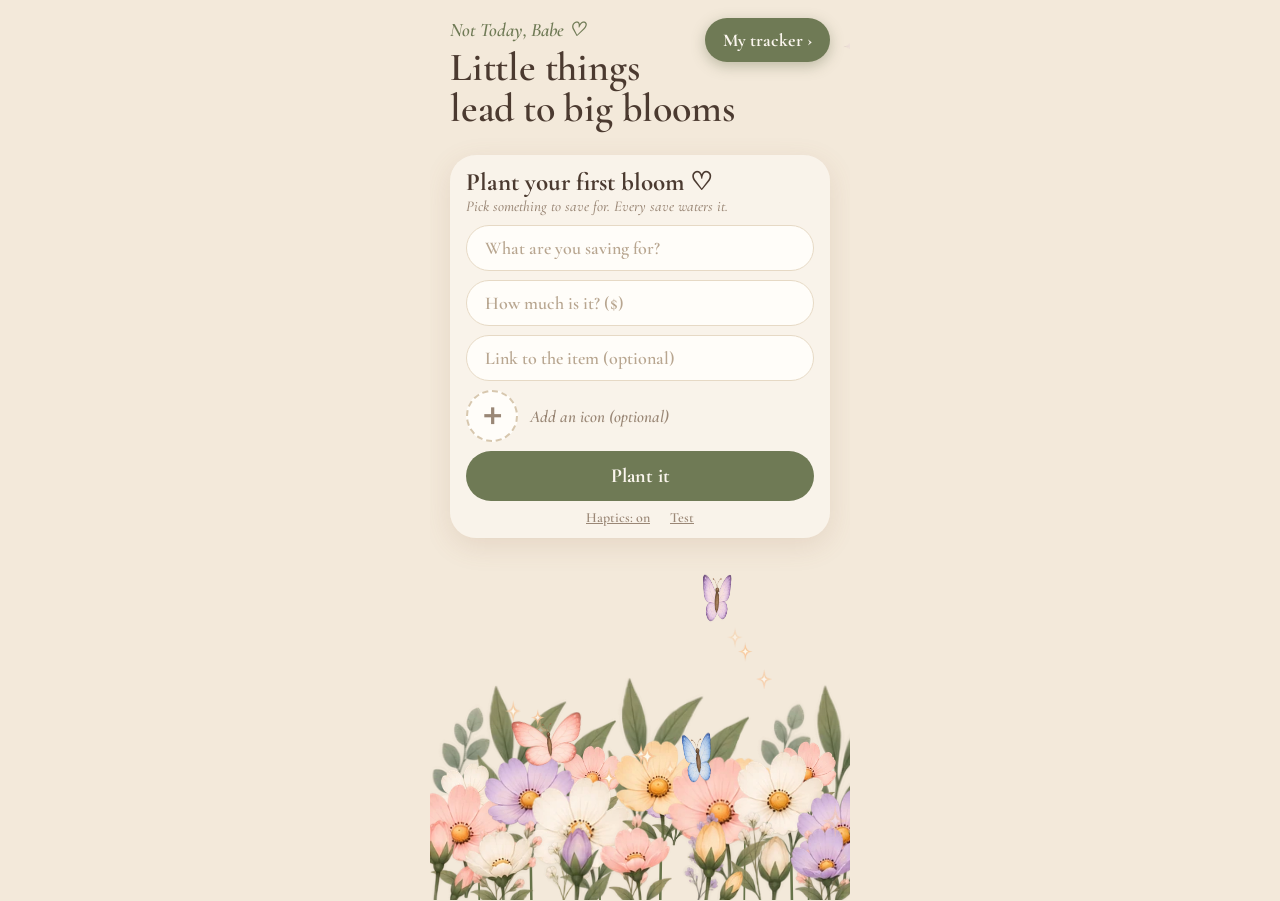
==== commit 81c9d228: "Update app to new version. Introduced service worker and additional, complete screens" ====
--- a/docs/index.html
+++ b/docs/index.html
@@ -80,7 +80,7 @@
 .goalchip .glink{font-size:14px;color:var(--olive);text-decoration:underline;font-weight:700}
 .goalchip .claim{margin-top:4px;padding:5px 14px;font-size:16px}
 .tiles{flex:1;min-width:0;display:grid;grid-template-columns:repeat(3,1fr);gap:8px 4px}
-.tile{display:flex;flex-direction:column;align-items:center;gap:3px;font-size:14px}
+.tile{-webkit-touch-callout:none;-webkit-user-select:none;user-select:none;touch-action:manipulation;display:flex;flex-direction:column;align-items:center;gap:3px;font-size:14px}
 .blob{width:54px;height:54px;display:grid;place-items:center;font-size:25px;transition:transform .2s var(--ease)}
 .tile:active .blob{transform:scale(.94)}
 .tile:nth-child(8n+1) .blob,.b1{background:var(--peach);border-radius:52% 48% 56% 44%/50% 56% 44% 50%}
@@ -107,7 +107,7 @@
 .tick{position:absolute;left:64px;transform:translateY(-50%);font-size:16px;color:var(--ink)}
 .thumb{position:absolute;left:0;width:50px;height:50px;margin-top:-25px;border-radius:50%;background:#FFFBF5;box-shadow:0 3px 12px rgba(120,80,50,.2);display:grid;place-items:center}
 .thumb svg{width:34px;height:34px;overflow:visible}
-.bubble{position:absolute;left:62px;margin-top:-18px;background:var(--mauve);color:#fff;border-radius:999px;padding:4px 16px;font-size:20px;font-weight:700;pointer-events:none;box-shadow:0 2px 8px rgba(150,90,100,.22)}
+.bubble{position:absolute;left:62px;margin-top:-18px;background:var(--mauve);color:#fff;border-radius:999px;padding:4px 16px;font-size:20px;font-weight:700;cursor:text;box-shadow:0 2px 8px rgba(150,90,100,.22)}
 .vase{flex:1;min-width:0;display:flex;justify-content:center;align-items:flex-end}
 #pv{width:76%;height:100%;display:flex;justify-content:center}
 #pv svg{height:100%;width:100%;overflow:visible}
@@ -140,19 +140,7 @@
 .item .x{color:var(--soft);font-size:14px;width:28px;height:28px}
 .empty{color:var(--soft);font-style:italic;text-align:center;margin-top:40px;font-weight:500;font-size:19px}
 
-/* motion lab (internal) */
-.demoscroll{flex:1;min-height:0;overflow-y:auto;-webkit-overflow-scrolling:touch;display:flex;flex-direction:column;gap:22px;padding-bottom:30px}
-.demoscroll h3{font-size:22px;font-weight:700;margin-bottom:6px}
-.stage{background:var(--card);border-radius:22px;position:relative;overflow:hidden}
-.stage svg{display:block;width:100%;height:100%;overflow:visible}
-.chips{display:flex;flex-wrap:wrap;gap:6px;margin-top:8px}
-.chips button{background:var(--card);border-radius:999px;padding:6px 13px;font-size:16px;border:2px solid transparent}
-.chips button.on{border-color:var(--olive)}
-.demoscroll input[type=range]{width:100%;accent-color:#6F7A55;margin-top:10px}
-.demoscroll label{display:flex;gap:8px;align-items:center;font-size:16px;color:var(--soft)}
-.readout{font-size:17px;color:var(--soft);margin-top:4px}
-
-#toast{visibility:hidden;position:fixed;left:50%;bottom:22px;transform:translate(-50%,120px);background:var(--olive-d);color:#FBF6EE;padding:10px 22px;border-radius:999px;font-size:17px;font-weight:700;transition:transform .5s var(--ease);z-index:50;max-width:90vw;text-align:center}
+#toast{visibility:hidden;position:fixed;left:50%;top:calc(env(safe-area-inset-top) + 12px);transform:translate(-50%,-140px);background:var(--olive-d);color:#FBF6EE;padding:10px 22px;border-radius:999px;font-size:17px;font-weight:700;transition:transform .5s var(--ease);z-index:50;max-width:92vw;text-align:center;white-space:nowrap;padding:9px 18px}
 #toast.show{visibility:visible;transform:translate(-50%,0)}
 @media (max-height:640px){h1{font-size:23px}.blob{width:46px;height:46px;font-size:21px}.tile{font-size:13px}.cat .blob{width:48px;height:48px}.ctitle{font-size:24px}.tag{display:none}}
 @media (prefers-reduced-motion:reduce){.screen{animation:none}.btn,.blob,#toast{transition:none}}
@@ -166,6 +154,309 @@
 .cprice input{width:100%;border:none;background:transparent;font:inherit;font-size:19px;color:var(--ink);padding:12px 0;min-width:0}
 .cpick{display:flex;flex-wrap:wrap;gap:6px;background:var(--card);border-radius:20px;padding:10px}
 .cpick button{font-size:24px;width:42px;height:42px;border-radius:50%}
+
+/* hold feedback: a soft ring that grows while you press */
+.tile.holding .blob{animation:hold .42s var(--ease) forwards}
+@keyframes hold{from{box-shadow:0 0 0 0 rgba(111,122,85,.0)}to{box-shadow:0 0 0 7px rgba(111,122,85,.22)}}
+.tundo{margin-left:14px;color:#FBF6EE;text-decoration:underline;font-size:16px;font-weight:700}
+@media (prefers-reduced-motion:reduce){.tile.holding .blob{animation:none}}
+
+/* icon picker for "Other" */
+.screen{position:relative}
+.cat .blob.pickable{cursor:pointer;position:relative}
+.pickable::after{content:'✎';position:absolute;right:-3px;bottom:-3px;width:21px;height:21px;display:grid;place-items:center;font-size:12px;background:var(--card);border:1.5px solid var(--line);border-radius:50%;color:var(--ink)}
+.cpickpanel{position:absolute;left:20px;right:20px;top:128px;z-index:30;background:var(--card);border-radius:22px;padding:12px;box-shadow:0 10px 30px rgba(120,80,50,.18)}
+.cpickpanel[hidden]{display:none}
+.cpick2{display:grid;grid-template-columns:repeat(7,1fr);gap:4px;max-height:42vh;overflow-y:auto}
+.cpick2 button{font-size:25px;height:42px;border-radius:14px}
+.cpick2 button:active{background:var(--beige)}
+
+.bubin{width:78px;background:transparent;border:none;color:#fff;font:inherit;font-size:20px;font-weight:700;text-align:center;outline:none;padding:0;-moz-appearance:textfield}
+.bubin::-webkit-outer-spin-button,.bubin::-webkit-inner-spin-button{-webkit-appearance:none;margin:0}
+.tick small{font-size:13px;color:var(--soft);font-weight:500;font-style:italic}
+
+.fresh{display:flex;gap:10px;align-items:flex-start;font-size:17px;color:var(--ink);padding:2px 6px}
+.fresh input{width:22px;height:22px;margin-top:3px;accent-color:#6F7A55;flex:0 0 auto}
+.fresh small{display:block;color:var(--soft);font-size:14px;font-weight:500}
+
+/* history */
+.weekhead{display:flex;gap:8px;align-items:baseline;font-size:17px;color:var(--soft);flex:0 0 auto;margin-top:-2px}
+.weekhead b{font-size:24px;color:var(--ink)}
+.week{display:flex;align-items:flex-end;gap:8px;height:96px;background:var(--card);border-radius:22px;padding:12px 14px 8px;flex:0 0 auto}
+.wcol{flex:1;height:100%;display:flex;flex-direction:column;align-items:center;justify-content:flex-end;gap:4px}
+.wcol span{font-size:14px;color:var(--soft)}
+.wcol .wbar{width:100%;max-width:26px;border-radius:10px;background:var(--peach);min-height:4px;transition:height .6s var(--ease)}
+.wcol.t .wbar{background:var(--mauve)}
+.wcol.t span{color:var(--ink);font-weight:700}
+.wcol{position:relative}
+.wcol .wbar{flex:0 0 auto}
+.dayhead{display:flex;justify-content:space-between;font-size:16px;font-style:italic;color:var(--soft);padding:14px 2px 2px}
+
+.sampbox{display:flex;gap:12px;align-items:center;background:var(--card);border-radius:22px;padding:12px 14px;flex:0 0 auto}
+.sampbox .st{flex:1;min-width:0;display:flex;flex-direction:column;gap:2px}
+.sampbox b{font-size:18px}
+.sampbox span{font-size:15px;color:var(--soft);line-height:1.15}
+.sampbox em{font-size:15px;color:var(--olive);font-style:normal;font-weight:700;margin-top:2px}
+.sampbox .btn{flex:0 0 auto;min-height:46px;touch-action:manipulation;white-space:nowrap}
+.ex{font-style:normal;font-size:12px;color:var(--soft);background:var(--beige);border-radius:999px;padding:1px 8px;margin-left:4px;vertical-align:2px;font-weight:600}
+
+/* past saves */
+.addpast{flex:0 0 auto;background:var(--olive);color:#FBF6EE;border-radius:999px;padding:12px 18px;font-size:19px;min-height:46px;touch-action:manipulation}
+.pastgrid{display:grid;grid-template-columns:repeat(3,1fr);gap:18px 8px;margin-top:18px}
+.when{display:flex;align-items:center;gap:6px;flex:0 0 auto;flex-wrap:nowrap}
+.when .wl{font-size:16px;color:var(--soft);margin-right:0;flex:0 0 auto}
+.when button,.wpick{background:var(--card);border-radius:999px;padding:6px 11px;font-size:16px;white-space:nowrap;flex:0 0 auto;border:2px solid transparent;position:relative;cursor:pointer}
+.when button.on,.wpick.on{border-color:var(--olive)}
+.wpick input{position:absolute;inset:0;width:100%;height:100%;opacity:0;cursor:pointer}
+.whenhint{font-size:14px;font-style:italic;color:var(--soft);margin-top:-4px}
+.whenhint:empty{display:none}
+
+.when .wpick{flex:1;min-width:0;text-align:center;font-size:17px}
+
+/* the bars live inside their own track, so the day letters can never push them out of the card */
+.wcol{display:flex;flex-direction:column;align-items:center;gap:4px;height:100%;min-height:0}
+.wtrack{flex:1;min-height:0;width:100%;display:flex;align-items:flex-end;justify-content:center}
+.wcol .wbar{width:100%;max-width:26px;flex:0 0 auto}
+
+/* claimed */
+.tabs{display:flex;gap:4px;background:var(--card);border-radius:999px;padding:4px;flex:0 0 auto}
+.tabs button{flex:1;padding:8px 10px;border-radius:999px;font-size:18px;color:var(--soft)}
+.tabs button.on{background:var(--olive);color:#FBF6EE}
+.claimsum{font-size:17px;color:var(--soft);padding:2px 4px 10px}
+.claimsum b{color:var(--ink)}
+.cl{display:flex;align-items:center;gap:12px;background:var(--card);border-radius:22px;padding:12px 14px;margin-bottom:10px}
+.cl .cltext{flex:1;min-width:0}
+.cl .gname{font-size:19px;font-weight:700;line-height:1.1}
+.cl .gsub{font-size:15px;color:var(--soft)}
+.cl .glink{font-size:14px;color:var(--olive);text-decoration:underline;font-weight:700}
+
+/* tap a bar to read it */
+.week{height:132px;padding:44px 14px 8px}
+button.wcol{background:none;padding:0;font:inherit;color:inherit;cursor:pointer;position:relative;touch-action:manipulation}
+.wcol .wlabel{font-size:14px;color:var(--soft)}
+.wcol.t .wlabel{color:var(--ink);font-weight:700}
+.wcol.sel .wbar{background:#EBAF98}
+.wcol.t.sel .wbar{background:var(--mauve)}
+.wtip{position:absolute;top:-38px;left:50%;transform:translateX(-50%);background:#FFFDF9;color:var(--ink);border:1.5px solid #F1D4C6;border-radius:14px;padding:2px 10px;white-space:nowrap;font-size:17px;z-index:2;box-shadow:0 4px 12px rgba(150,100,70,.14)}
+.wtip b{color:var(--ink)}
+.wtip small{font-size:13px;color:var(--soft);font-weight:500}
+.wtip[hidden]{display:none}
+.wcol.first .wtip{left:-6px;transform:none}
+.wcol.last .wtip{left:auto;right:-6px;transform:none}
+.whint{margin-left:auto;font-size:14px;color:var(--soft);font-weight:500}
+
+/* home button on the tracker */
+.hbtns{display:flex;flex-direction:column;align-items:flex-end;gap:6px;flex:0 0 auto}
+.hbtns .todaylink{margin-top:4px}
+.homebtn{width:38px;height:38px;border-radius:50%;background:var(--card);color:var(--ink);display:grid;place-items:center;touch-action:manipulation}
+
+/* Home Screen: a big vase of flowers running off the right edge */
+.welcome{position:relative}
+.whero{position:absolute;right:-36%;bottom:118px;width:122%;aspect-ratio:340/406;pointer-events:none;z-index:0}
+.whero svg{width:100%;height:100%;overflow:visible;display:block}
+.wtext,.wbtns{position:relative;z-index:1}
+.wbrand{font-size:19px;font-style:italic;color:var(--olive);font-weight:600;margin-bottom:6px}
+.welcome h1{font-size:40px;line-height:1.02}
+.wstats{display:flex;gap:18px;margin-top:18px;flex-wrap:wrap}
+.wstats div{display:flex;flex-direction:column}
+.wstats b{font-size:26px;line-height:1}
+.wstats span{font-size:15px;color:var(--soft);max-width:110px;line-height:1.1;margin-top:2px}
+.wbtns{margin-top:auto;display:flex;flex-direction:column;gap:10px}
+.wrow{display:flex;gap:8px}
+.wrow button{flex:1;background:rgba(251,246,238,.9);border-radius:999px;padding:11px 8px;font-size:18px;touch-action:manipulation;box-shadow:0 2px 10px rgba(150,100,70,.1)}
+
+/* goal entry lives on the Home Screen */
+.wform{position:relative;z-index:1;margin-top:auto;background:rgba(251,246,238,.95);border-radius:26px;padding:14px 16px 12px;box-shadow:0 8px 28px rgba(150,100,70,.14);max-height:66%;overflow-y:auto;display:flex;flex-direction:column;gap:8px}
+.wfhead{display:flex;justify-content:space-between;align-items:flex-start;gap:8px}
+.wftitle{font-size:24px;font-weight:700;line-height:1.1}
+.wform .tag{font-size:15px;margin-top:2px}
+.wform .gform{margin-top:2px;gap:10px}
+.wform .gform input[type=text],.wform .gform input[type=number],.wform .gform input[type=url],.wform .gform input:not([type]){background:#FFFDF9;border:1.5px solid var(--line);padding:12px 18px;font-size:19px}
+.wform .emojis button{background:#FFFDF9}
+.wform .emojis button.on{border-color:var(--olive)}
+.wform .links{margin-top:0}
+
+.homebtn{font-size:20px}
+
+/* the tracker without a goal */
+.goalchip.empty{background:rgba(251,246,238,.5);border:2px dashed rgba(111,122,85,.45);-webkit-backdrop-filter:blur(6px);backdrop-filter:blur(6px);color:var(--olive)}
+.goalchip.empty .gplus{font-size:36px;line-height:1;color:var(--olive);font-weight:500}
+.goalchip.empty .gname{font-size:19px;color:var(--olive);text-align:center}
+.wtop .todaylink{position:relative;z-index:1}
+
+/* the way back to the tracker should be easy to spot */
+#totracker{background:var(--olive);color:#FBF6EE;font-size:18px;font-weight:700;padding:10px 18px;min-height:44px;margin-top:2px;box-shadow:0 4px 14px rgba(88,98,63,.35);touch-action:manipulation}
+#totracker:active{transform:scale(.97)}
+
+/* keep the title on two lines: the button floats in the top-right corner */
+.wtop{display:block;position:relative}
+.wtop #totracker{position:absolute;top:0;right:0;margin:0;z-index:2}
+
+/* the goal card: high on the screen, comfortable type, and small enough that the vase shows beneath it */
+.wform{max-height:none;overflow:visible;margin-top:16px;padding:14px 16px 12px;gap:8px;background:rgba(251,246,238,.8);-webkit-backdrop-filter:blur(10px);backdrop-filter:blur(10px)}
+.wform .wftitle{font-size:25px}
+.wform .tag{font-size:15px;margin-top:1px}
+.wform .gform{gap:9px;margin-top:2px}
+.wform .gform input:not([type=checkbox]){padding:11px 18px;font-size:18px}
+.wform .emojis{flex-wrap:nowrap;gap:2px;justify-content:space-between}
+.wform .emojis button{flex:1 1 0;min-width:0;max-width:36px;width:auto;height:34px;font-size:19px;padding:0}
+.wform .btn{padding:13px 20px;font-size:20px}
+.wform .links{gap:20px}
+.wform .links .textlink{font-size:14px}
+/* shorter phones: tuck everything in so it still fits without scrolling */
+@media (max-height:680px){
+  .wform{margin-top:12px;padding:12px 14px 10px;gap:6px}
+  .wform .wftitle{font-size:22px}
+  .wform .tag{font-size:14px;margin-top:0}
+  .wform .gform{gap:8px;margin-top:2px}
+  .wform .gform input:not([type=checkbox]){padding:10px 16px;font-size:17px}
+  .wform .emojis{flex-wrap:nowrap;gap:3px;justify-content:space-between}
+  .wform .emojis button{flex:1 1 0;min-width:0;max-width:38px;width:auto;height:34px;font-size:18px}
+  .wform .btn{padding:12px 20px;font-size:19px}
+  .wform .links .textlink{font-size:14px}
+  .welcome .wbrand{display:none}
+  .welcome h1{font-size:30px}
+}
+
+/* taller phones: let the vase sit lower so flowers and butterflies fill the space under the card */
+@media (min-height:681px){.whero{bottom:0}}
+
+/* the goals screen garden: plants behind the card, butterflies and sparkles floating over everything */
+.garden,.gfx{position:absolute;left:0;right:0;bottom:0;height:min(42vh,340px);pointer-events:none}
+.garden{z-index:2}
+.gfx{z-index:3}
+.garden svg,.gfx svg{display:block;width:100%;height:100%;overflow:visible}
+@media (min-height:681px){.whero{bottom:0}}
+
+/* goal icon: one + button that opens a picker */
+.iconrow{display:flex;align-items:center;gap:12px}
+.iconpick{flex:0 0 auto;width:52px;height:52px;border-radius:50%;background:#FFFDF9;border:2px dashed #D7C7AE;font-size:30px;line-height:1;color:var(--soft);display:grid;place-items:center;touch-action:manipulation}
+.iconpick.set{border:2px solid var(--line);color:inherit;font-size:28px}
+.iconhint{font-size:17px;color:var(--soft);font-style:italic}
+.gpanel{position:absolute;left:10px;right:10px;top:56px;z-index:6;background:#FFFDF9;border-radius:22px;padding:12px;box-shadow:0 12px 32px rgba(120,80,50,.22)}
+.gpanel[hidden]{display:none}
+.gpgrid{display:grid;grid-template-columns:repeat(5,1fr);gap:6px;max-height:208px;overflow-y:auto;overscroll-behavior:contain;touch-action:pan-y;-webkit-overflow-scrolling:touch;scrollbar-width:thin;padding:2px 2px 6px}
+.gpgrid button{font-size:34px;height:56px;border-radius:18px;padding:0}
+.gpgrid button:active{background:var(--beige)}
+
+/* the icon picker floats above everything, animations included */
+.welcome>.gpanel{position:absolute;left:20px;right:20px;z-index:9}
+
+/* the icon picker is a pop-up with a tail, unrolling out of the icon circle */
+.welcome>.gpanel{top:auto;transform-origin:calc(var(--cx,40px) + 8px) 100%;overflow:visible}
+.welcome>.gpanel::after{content:'';position:absolute;bottom:-8px;left:var(--cx,40px);width:16px;height:16px;background:#FFFDF9;transform:rotate(45deg);border-radius:0 0 4px 0;box-shadow:4px 4px 8px rgba(120,80,50,.1)}
+.gpanel.open{animation:gp-open .46s cubic-bezier(.2,.85,.25,1) both}
+.gpanel.closing{animation:gp-close .19s ease-in both}
+@keyframes gp-open{0%{opacity:0;transform:scale(.5,.12)}55%{opacity:1}100%{opacity:1;transform:none}}
+@keyframes gp-close{to{opacity:0;transform:scale(.6,.15)}}
+@media (prefers-reduced-motion:reduce){.gpanel.open,.gpanel.closing{animation:none}}
+
+/* "Add a goal to get started" */
+.modal{position:fixed;inset:0;z-index:90;display:grid;place-items:center;padding:24px;background:rgba(75,58,48,.3);-webkit-backdrop-filter:blur(4px);backdrop-filter:blur(4px);animation:m-fade .22s ease both}
+.modal.out{animation:m-fade .18s ease reverse both}
+.mcard{width:min(340px,100%);background:#FFFBF5;border-radius:28px;padding:26px 22px 18px;text-align:center;box-shadow:0 18px 48px rgba(90,60,40,.28);display:flex;flex-direction:column;align-items:center;gap:10px;animation:m-pop .3s cubic-bezier(.2,.85,.25,1) both}
+.mflower{font-size:46px;line-height:1}
+.mtitle{font-size:26px;font-weight:700;line-height:1.1}
+.mtext{font-size:17px;color:var(--soft);font-weight:500;line-height:1.25;margin-bottom:6px}
+.mcard .btn{margin-top:4px}
+.mcard .textlink{margin:2px 0 0;font-size:16px}
+@keyframes m-fade{from{opacity:0}to{opacity:1}}
+@keyframes m-pop{from{opacity:0;transform:translateY(14px) scale(.92)}to{opacity:1;transform:none}}
+@media (prefers-reduced-motion:reduce){.modal,.modal.out,.mcard{animation:none}}
+
+/* Bloomed! — the claim celebration */
+.bloomed{position:relative;gap:8px;text-align:center}
+.bloomed .bloomx{position:absolute;top:max(14px,env(safe-area-inset-top));right:16px;z-index:5}
+.bloomhero{flex:1 1 0;min-height:150px;display:flex;justify-content:center;align-items:flex-end;position:relative;margin-top:-4px}
+.bloomed h1{font-size:44px;line-height:1.02;text-align:center;text-wrap:balance;margin-top:2px}
+.bsub{font-size:21px;font-style:italic;color:var(--soft);line-height:1.2;font-weight:500}
+.bcard{display:flex;align-items:center;gap:16px;background:var(--card);border-radius:26px;padding:14px 18px;margin-top:4px;text-align:left}
+.bicon{flex:0 0 auto;width:72px;height:72px;border-radius:50%;background:#F8D9D4;display:grid;place-items:center;font-size:38px}
+.bsaved{font-size:30px;font-weight:700;color:var(--olive-d);line-height:1.05}
+.bline{font-size:17px;color:var(--soft);font-weight:500;line-height:1.2;margin-top:2px}
+.bsp{color:#F2C879;font-size:18px;margin:0 8px}
+.btn.outline{background:transparent;color:var(--olive-d);border:2px solid var(--olive);margin-top:0}
+@media (max-height:720px){.bloomed h1{font-size:34px}.bsub{font-size:18px}.bicon{width:56px;height:56px;font-size:30px}.bsaved{font-size:24px}.bline{font-size:15px}.bcard{padding:10px 14px}}
+
+.bubble [hidden]{display:none}
+.bubble{min-width:84px;text-align:center}
+.bubin{min-width:0;width:74px}
+
+/* the detailed screen: icon, item, date and note live together in one card above the button */
+.top .atag{flex:1;text-align:center;align-self:center;padding:0 6px}
+.dcard{flex:0 0 auto;background:var(--card);border-radius:24px;padding:12px 14px;display:flex;flex-direction:column;gap:8px}
+.drow{display:flex;align-items:center;gap:12px}
+.dfield{flex:1;min-width:0;display:flex;flex-direction:column;gap:2px}
+.dname{border:none;border-bottom:2px solid var(--line);background:transparent;font:inherit;font-size:24px;font-weight:700;color:var(--ink);width:100%;padding:0 0 2px;border-radius:0}
+.dname::placeholder{color:#b8a690;font-weight:600}
+.dname:focus{outline:none;border-bottom-color:var(--olive)}
+.dhint{font-size:15px;color:var(--soft);font-style:italic;font-weight:500}
+.dcard .when,.dcard .whenhint{margin:0}
+.dcard .note{background:none;border-top:1px solid var(--line);border-radius:0;padding:8px 0 0}
+.screen>.apanel{position:absolute;left:20px;right:20px;z-index:9;top:auto;transform-origin:calc(var(--cx,40px) + 8px) 100%;overflow:visible}
+.screen>.apanel::after{content:'';position:absolute;bottom:-8px;left:var(--cx,40px);width:16px;height:16px;background:#FFFDF9;transform:rotate(45deg);border-radius:0 0 4px 0;box-shadow:4px 4px 8px rgba(120,80,50,.1)}
+
+/* simpler detailed screen: one row, the note only when asked for */
+.dcard{padding:10px 12px;gap:8px}
+.drow{gap:10px;align-items:center}
+.dicon{display:flex;flex-direction:column;align-items:center;gap:2px;flex:0 0 auto}
+.dicon .iconpick{width:50px;height:50px;font-size:26px}
+.dchg{font-size:12px;color:var(--soft);font-style:italic;white-space:nowrap}
+.dname{flex:1;min-width:0}
+.notebtn{flex:0 0 auto;font-size:16px;color:var(--olive-d);background:var(--beige);border-radius:999px;padding:7px 12px;white-space:nowrap;touch-action:manipulation}
+.notein{border:none;border-top:1px solid var(--line);background:transparent;font:inherit;font-size:18px;font-weight:600;color:var(--ink);padding:8px 2px 2px;width:100%}
+.notein:focus{outline:none}
+.notein::placeholder{color:#c2b19b}
+.notein[hidden],.notebtn[hidden]{display:none}
+#addbtn .bsp{color:#F2C879;font-size:20px;margin:0 8px}
+
+/* icon on the left, title with the note underneath, no lines */
+.dcard{padding:12px 14px}
+.drow{align-items:center;gap:12px}
+.dfield{gap:4px}
+.dname{border:none;border-bottom:0;padding:0;font-size:24px;line-height:1.15;background:transparent}
+.dname:focus{border-bottom:0}
+.dcard .notein{border:none;border-top:0;padding:0;font-size:17px;font-weight:600;color:var(--soft);background:transparent;width:100%}
+.dcard .notein::placeholder{color:#c2b19b;font-weight:500}
+.dcard .note{display:none}
+
+/* the bouquet on the detailed screen gets the room it needs to look full */
+#pv{width:124%;margin-left:-24%;height:100%}
+.vase{overflow:visible}
+
+.bloomed .backlink{margin:2px auto 0;font-size:16px}
+
+/* the saved-amount card: the joy of the screen */
+.bcard{position:relative;overflow:hidden;background:linear-gradient(135deg,#FFEEDC 0%,#FBD4CE 100%);border:2px solid #F3C2B5;box-shadow:0 12px 28px rgba(214,140,120,.3);padding:14px 18px 14px 14px;gap:14px}
+.bcard::after{content:'';position:absolute;inset:0;background:linear-gradient(110deg,transparent 38%,rgba(255,255,255,.6) 50%,transparent 62%);transform:translateX(-120%);animation:b-shine 1.4s ease 2.6s 1 both;pointer-events:none}
+@keyframes b-shine{to{transform:translateX(120%)}}
+.bcard .bicon{width:78px;height:78px;background:#FFFDF9;border:3px solid #fff;box-shadow:0 4px 12px rgba(214,140,120,.3);font-size:42px}
+.bcard .bsaved{font-size:46px;line-height:1;color:var(--olive-d);letter-spacing:-.5px}
+.bcard .bsaved small{font-size:21px;font-weight:600;color:#A06F5F;letter-spacing:0}
+.bcard .bline{color:#8E6657;font-size:17px;margin-top:4px}
+.bcard.pulse{animation:b-pulse .7s cubic-bezier(.2,.85,.25,1) both}
+@keyframes b-pulse{0%{transform:scale(1)}40%{transform:scale(1.045)}100%{transform:scale(1)}}
+.bspk{position:absolute;color:#F2B866;font-size:16px;animation:b-twinkle 2.6s ease-in-out infinite;pointer-events:none}
+.bspk.s1{top:8px;right:14px}
+.bspk.s2{bottom:10px;right:36px;font-size:12px;animation-delay:.9s}
+.bspk.s3{top:12px;left:104px;font-size:11px;animation-delay:1.7s}
+@keyframes b-twinkle{0%,100%{opacity:.25;transform:scale(.7)}50%{opacity:1;transform:scale(1.15)}}
+@media (max-height:720px){.bcard .bsaved{font-size:36px}.bcard .bicon{width:60px;height:60px;font-size:32px}.bcard .bline{font-size:15px}}
+@media (prefers-reduced-motion:reduce){.bcard::after,.bcard.pulse,.bspk{animation:none}}
+
+/* the saved-amount card is a fresh, light green */
+.bcard{background:linear-gradient(135deg,#F0F7E4 0%,#D6E8C6 100%);border-color:#BCD6A8;box-shadow:0 12px 28px rgba(111,138,85,.28)}
+.bcard .bicon{box-shadow:0 4px 12px rgba(111,138,85,.28)}
+.bcard .bsaved small{color:#6F8A55}
+.bcard .bline{color:#6B7F58}
+.bspk{color:#E9B95A}
+
+/* the visible stand-in for a vibration */
+.hring{position:fixed;z-index:95;width:34px;height:34px;border:2.5px solid rgba(111,122,85,.6);border-radius:50%;pointer-events:none;transform:translate(-50%,-50%) scale(.35);opacity:.9;animation:hring .55s ease-out forwards}
+@keyframes hring{to{transform:translate(-50%,-50%) scale(2.7);opacity:0}}
+.hlinks{margin-top:-2px;gap:14px}
+.hlinks .textlink{font-size:14px}
+@media (prefers-reduced-motion:reduce){.hring{animation:none;opacity:0}}
 
 </style>
 </head>
@@ -210,8 +501,10 @@
     let dt=(now-last)/1000;if(!(dt>0))dt=0;dt=Math.min(.05,dt);last=now;clock+=dt;
     for(const s of [...subs]){
       if(!subs.has(s)||s.paused)continue;
-      if(s.fps){s.acc+=dt;if(s.acc<1/s.fps)continue;const d=s.acc;s.acc=0;s.fn(clock,d)}
-      else s.fn(clock,dt);
+      try{
+        if(s.fps){s.acc+=dt;if(s.acc<1/s.fps)continue;const d=s.acc;s.acc=0;s.fn(clock,d)}
+        else s.fn(clock,dt);
+      }catch(err){subs.delete(s);console.error('animation stopped after an error',err)}   /* one broken animation must never freeze the rest */
     }
     inFrame=false;
     if(subs.size&&!document.hidden)raf=requestAnimationFrame(frame);
@@ -341,7 +634,7 @@
       restingPetals:p>=1?3:p>=.95?2:p>=.9?1:0,
       driftingPetalsMax:p>=.9?3:p>=.7?2:p>=.4?1:0,
       visitors:p>=.25,                /* butterflies pass by now and then */
-      restingButterflies:p>=.95?4:p>=.85?3:p>=.7?2:p>=.5?1:0,
+      restingButterflies:p>=.85?3:p>=.7?2:p>=.5?1:0,
       sparkleEvery:p<.03?0:Motion.lerp(1.1,.25,p),
       sparkleBurst:1+Math.floor(p*2.2),   /* seconds between ambient sparkles */
       complete:p>=1
@@ -506,7 +799,7 @@
     this._paintSway();this._paintHead();
   }
   /* one small, slow movement */
-  nudge(amount=2){if(Motion.reduced())return;this.tween({from:0,to:1,duration:1500,ease:Motion.ease.inOut,onUpdate:k=>{this._nudge=Math.sin(k*Math.PI)*amount;this._paintSway();this._paintHead()},onDone:()=>{this._nudge=0}})}
+  nudge(amount=2,ms=1500){if(Motion.reduced())return;this.tween({from:0,to:1,duration:ms,ease:Motion.ease.inOut,onUpdate:k=>{this._nudge=Math.sin(k*Math.PI)*amount;this._paintSway();this._paintHead()},onDone:()=>{this._nudge=0}})}
   set(props){if('growth' in props){this.apply(props.growth)}return super.set(props)}
 }
 
@@ -837,7 +1130,8 @@
 
 /* ---------- BotanicalScene: vase + water + bouquet + visitors ---------- */
 class BotanicalScene{
-  constructor(container,{progress=0,from=null,onSettled}={}){
+  constructor(container,{progress=0,from=null,onSettled,sky=true}={}){
+    this.skyOn=sky;
     injectSpriteDefs();
     this.svg=svgEl('svg',{viewBox:'30 54 340 406',role:'img'});container.appendChild(this.svg);
     const defs=svgEl('defs',null,this.svg);
@@ -896,7 +1190,7 @@
     }
     /* petals fall slowly from the top of the screen, a few at a time */
     this.skyCountdown=(this.skyCountdown??1.5)-dt;
-    if(this.skyCountdown<=0&&this.sky.size<2+Math.floor(this.progress*6)){
+    if(this.skyOn&&this.skyCountdown<=0&&this.sky.size<2+Math.floor(this.progress*6)){
       this.skyCountdown=(1.7-this.progress*.9)*(.7+Math.random()*.7);
       this.skyPetal();
     }
@@ -958,7 +1252,7 @@
   /* ----- butterflies ----- */
   _perch(i){return[LAYOUT.perches.a,LAYOUT.perches.b,LAYOUT.perches.c,LAYOUT.perches.d][i]}
   _spawnRest(i,animate){
-    const home=this._perch(i),v=['pink','purple','cream','blue'][i],rr=[-6,8,-10,6][i];
+    const home=this._perch(i),v=['pink','purple','blue'][i],rr=[-6,8,-10,6][i];
     const b=new Butterfly({variant:v,x:home.x,y:home.y,rotation:rr,restRotation:rr,seed:i*41+9,opacity:1}).mount(this.bfG);
     b.home=home;this.rest[i]=b;
     if(!animate)this._wander(b,true);
@@ -1028,10 +1322,10 @@
 
 /* ---------- <BotanicalProgress progress goal current /> ---------- */
 class BotanicalProgress{
-  constructor(container,{progress,goal,current,from=null}={}){
+  constructor(container,{progress,goal,current,from=null,sky=true}={}){
     this.goal=goal;this.current=current;
     const p=progress!=null?progress:(goal>0?current/goal:0);
-    this.scene=new BotanicalScene(container,{progress:Motion.clamp(p),from});
+    this.scene=new BotanicalScene(container,{progress:Motion.clamp(p),from,sky});
     this.progress=Motion.clamp(p);
   }
   update({progress,goal,current,animate=true,duration}={}){
@@ -1042,55 +1336,251 @@
   destroy(){this.scene.destroy()}
 }
 
-/* ---------- <ExpenseFlower amount maxAmount /> : magnitude, not "good behaviour" ---------- */
+/* ---------- <ExpenseFlower amount maxAmount /> : the same bouquet as the tracker, grown by how big the amount is ---------- */
 class ExpenseFlower{
   constructor(container,{amount=0,maxAmount=50}={}){
     injectSpriteDefs();
-    this.max=maxAmount;this.svg=svgEl('svg',{viewBox:'100 116 200 340',role:'img'});container.appendChild(this.svg);
-    this.vase=new Vase();this.water=new Water();
-    this.svg.appendChild(this.vase.back);this.water.mount(this.svg);
-    const slot={x:200,y:196,s:.62},slot2={x:150,y:244,s:.36};
-    this.leaves=[['fill8',-14,.52],['fill4',-36,.62],['fill7',38,.6]].map((l,i)=>{
-      const lf=new Leaf({sprite:l[0],growth:0,x:200+(i===2?10:-6),y:322,rotation:l[1],size:l[2],dir:l[1]<0?-1:1,seed:i+21});lf.mount(this.svg);return lf});
-    this.second=new Flower({variant:'cream',growth:0,curve:Geometry.curve(slot2,ART.S.fl_cream_full),slotScale:slot2.s,stemWidth:1.3,stemMin:.04,seed:55}).mount(this.svg);
-    this.main=new Flower({variant:'pink',growth:0,curve:Geometry.curve(slot,ART.S.fl_pink_full),slotScale:slot.s,stemWidth:2,stemMin:.5,seed:77}).mount(this.svg);
+    this.max=Math.max(1,maxAmount);
+    this.svg=svgEl('svg',{viewBox:'56 70 288 384',preserveAspectRatio:'xMidYMax meet',role:'img','aria-label':'A bouquet that grows with the amount'},container);
+    this.vase=new Vase();this.water=new Water();this.bouquet=new Bouquet();
+    this.svg.appendChild(this.vase.back);this.water.mount(this.svg);this.bouquet.mount(this.svg);
     this.svg.appendChild(this.water.front);this.svg.appendChild(this.vase.front);
-    this.spark=new Sparkle({sprite:'spk0',x:236,y:176}).mount(this.svg);
-    this.amb=[1,2,0,1].map((k,i)=>new Sparkle({sprite:'spk'+k,seed:i+90}).mount(this.svg));this.ambT=1;this._ai=0;
-    this.cur=this._scale(amount);this.target=this.cur;this._apply(this.cur);
-    this.idleSub=Motion.sub((t,dt)=>{this.main.idle(t);this.second.idle(t);this.leaves.forEach(l=>l.idle(t));this.water.idle(t);
-      this.ambT-=dt;
-      if(this.ambT<=0&&!Motion.reduced()){
-        this.ambT=Motion.lerp(1.6,.6,this.cur/50)*(.7+Math.random()*.6);
-        const tip=this.main.p.curve.tip,s=this.amb[(this._ai=(this._ai+1)%this.amb.length)];
-        s.set({x:tip.x+(Math.random()*90-45),y:tip.y-20-Math.random()*90,sk:.32+Math.random()*.26});s.play();
-      }},{fps:30});
+    this.spark=new Sparkle({sprite:'spk0',x:212,y:130}).mount(this.svg);
+    this.cur=this._q(amount);this.target=this.cur;this._apply(this.cur);
+    this.idleSub=Motion.sub((t)=>{this.bouquet.idle(t);this.water.idle(t)},{fps:30});
     this.stopWatch=Motion.watch(this.svg,this.idleSub);
     this.sm=null;
   }
-  _scale(a){return Motion.clamp(a/this.max*50,0,50)}
-  _apply(a){
-    const m=this.main;m.p.headScale=1+.12*Motion.clamp((a-40)/10);
-    m.apply(PROGRESS.expenseStage(a)/5);
-    this.leaves[0].apply(Motion.clamp((a-6)/10));this.leaves[1].apply(Motion.clamp((a-16)/12));this.leaves[2].apply(Motion.clamp((a-28)/12));
-    this.second.apply(Motion.clamp((a-36)/14)*.55);
-    this.water.setLevel(.12+.30*(a/50));
-  }
-  /* the flower follows the slider with a soft, damped glide: no jumps, no bounce */
+  /* a gentle curve so small amounts still show something, and the biggest amount is a full bouquet */
+  _q(a){return Math.pow(Motion.clamp(a/this.max),.55)}
+  _apply(q){
+    PROGRESS.map(q).elements.forEach(e=>{const it=this.bouquet.by[e.id];if(!it)return;it.g=e.growth;it.target=e.growth;it.comp.apply(e.growth)});
+    this.water.setLevel(LAYOUT.vase.waterMin+(LAYOUT.vase.waterMax-LAYOUT.vase.waterMin)*q);
+  }
+  /* the bouquet follows the bar with a soft, damped glide: no jumps, no bounce */
   setAmount(a){
-    this.target=this._scale(a);
-    if(Motion.reduced()){this.cur=this.target;this._apply(this.cur);return}
+    this.target=this._q(a);
+    if(Motion.reduced()){this.cur=this.target;try{this._apply(this.cur)}catch(e){console.error(e)}return}
     if(this.sm)return;
     this.sm=Motion.sub((t,dt)=>{
-      this.cur+=(this.target-this.cur)*(1-Math.exp(-dt/.13));
-      if(Math.abs(this.target-this.cur)<.02){this.cur=this.target;Motion.unsub(this.sm);this.sm=null}
-      this._apply(this.cur);
+      try{
+        this.cur+=(this.target-this.cur)*(1-Math.exp(-dt/.16));
+        if(Math.abs(this.target-this.cur)<.002){this.cur=this.target;Motion.unsub(this.sm);this.sm=null}
+        this._apply(this.cur);
+      }catch(e){Motion.unsub(this.sm);this.sm=null;console.error(e)}      /* never leave the bouquet stuck */
     });
   }
-  nudge(){this.main.nudge(2.2)}
-  sparkle(){this.spark.set({x:this.main._pos?this.main.p.curve.tip.x+22:236,y:this.main.p.curve.tip.y-60});this.spark.play()}
-  destroy(){Motion.unsub(this.idleSub);Motion.unsub(this.sm);this.stopWatch&&this.stopWatch();[this.main,this.second,this.spark,...this.amb,...this.leaves].forEach(c=>c.destroy());this.water.destroy();this.vase.destroy();this.svg.remove()}
-}
+  nudge(){
+    this.bouquet.items.forEach(it=>{if(it.g>.25&&it.comp.nudge)it.comp.nudge(2.4,800)});
+    this.water.ripple();
+  }
+  sparkle(){this.spark.play()}
+  destroy(){
+    Motion.unsub(this.idleSub);Motion.unsub(this.sm);this.stopWatch&&this.stopWatch();
+    this.spark.destroy();this.bouquet.destroy();this.water.destroy();this.vase.destroy();this.svg.remove();
+  }
+}
+
+/* ---------- GardenScene: a little garden across the bottom of the goals screen ---------- */
+const GARDEN={
+  /* three rows deep: far foliage and small flowers, a middle row of full blooms, and a front row of buds and sprigs */
+  back:[['fill1',20,.95],['fill4',72,1.0],['fill7',130,.9],['fill4',196,1.05],['fill7',258,.92],['fill1',322,.98],['fill4',380,1.0]],      /* base 196 */
+  far:[['cream','full',46,.5,8],['pink','full',160,.5,22],['lav','full',232,.5,0],['butter','full',300,.48,14],['pink','full',362,.5,26]],   /* base 208 (+ lift) */
+  mid:[['pink','full',34,.74,0],['lav','full',96,.7,34],['cream','full',156,.82,0],['butter','full',220,.72,46],['pink','full',284,.84,12],['cream','full',344,.72,38],['lav','full',392,.7,0]], /* base 258 (+ lift) */
+  sprigs:[['fill0',62,.7],['fill2',126,.7],['fill3',190,.7],['fill5',252,.7],['fill6',316,.7],['fill0',372,.7]],                          /* base 272 */
+  front:[['pink','bud2',10,.75],['cream','partial',70,.72],['lav','bud1',138,.85],['pink','partial',200,.74],['butter','bud2',264,.74],['cream','bud1',326,.85],['lav','partial',380,.72]] /* base 284 */
+};
+class GardenScene{
+  constructor(plantsBox,fxBox){
+    injectSpriteDefs();
+    this.W=400;this.H=300;
+    this.svg=svgEl('svg',{viewBox:`0 0 ${this.W} ${this.H}`,preserveAspectRatio:'xMidYMax meet','aria-hidden':'true'},plantsBox);
+    this.fx=svgEl('svg',{viewBox:`0 0 ${this.W} ${this.H}`,preserveAspectRatio:'xMidYMax meet','aria-hidden':'true'},fxBox);
+    /* everything sits 40 units lower than drawn: whole blooms show, and the stems fall off the bottom of the screen */
+    this.gp=svgEl('g',{transform:'translate(0 40)'},this.svg);
+    this.plants=[];this.heads=[];
+    const rng=Motion.rng(11);
+    const add=(name,x,base,s,lift=0)=>{
+      const m=ART.S[name],g=svgEl('g',null,this.gp);
+      if(lift>0)svgEl('line',{x1:0,y1:0,x2:0,y2:(lift+120)/s,stroke:'#667349','stroke-width':3.4,'stroke-linecap':'round'},g);   /* a longer stem running off the bottom */
+      svgEl('use',{href:'#s-'+name,x:-m.ax,y:-m.ay},g);
+      const p={g,x,base:base-lift,s,period:3600+rng()*4200,phase:rng()*6.28,amp:.9+rng()*1.1};
+      this.plants.push(p);this._paint(p,0);return{m,p};
+    };
+    const head=(m,x,base,sc)=>({x:x+(m.hx-m.ax)*sc,y:base+40+(m.hy-m.ay)*sc});
+    GARDEN.back.forEach(([n,x,sc])=>add(n,x,196,sc));
+    GARDEN.far.forEach(([v,st,x,sc,l])=>{const{m}=add(`fl_${v}_${st}`,x,208,sc,l);this.heads.push(head(m,x,208-l,sc))});
+    GARDEN.mid.forEach(([v,st,x,sc,l])=>{const{m}=add(`fl_${v}_${st}`,x,258,sc,l);this.heads.push(head(m,x,258-l,sc))});
+    GARDEN.sprigs.forEach(([n,x,sc])=>add(n,x,272,sc));
+    GARDEN.front.forEach(([v,st,x,sc])=>add(`fl_${v}_${st}`,x,284,sc));
+    /* things that float over everything */
+    this.sparks=Array.from({length:24},(_,i)=>new Sparkle({sprite:'spk'+(i%3),seed:i+5}).mount(this.fx));
+    this.bfs=[];this.petals=new Set();this._timers=new Set();this.sparkCountdown=1.2;this.petalCountdown=1;this._sk=0;
+    const u=this.W/Math.max(1,plantsBox.clientWidth||innerWidth),boxH=plantsBox.clientHeight||260;
+    this.roam={x0:-10,x1:410,y0:-(Math.max(300,innerHeight)-boxH)*u+30,y1:270};
+    this.idleSub=Motion.sub((t,dt)=>this._idle(t,dt),{fps:30});this.stopWatch=Motion.watch(this.svg,this.idleSub);
+    /* they start up in the air with open wings, and set off straight away */
+    const starts=[{x:70,y:120},{x:330,y:80},{x:200,y:150}];
+    this.landedN=0;this.trailT=0;
+    ['pink','purple','blue'].forEach((v,i)=>{
+      const b=new Butterfly({variant:v,state:'hovering',x:starts[i].x,y:starts[i].y,rotation:i%2?8:-8,restRotation:i%2?8:-8,seed:i*29+3}).mount(this.fx);
+      this.bfs.push(b);
+      if(!Motion.reduced())this._after(80+i*260,()=>this._wander(b,true));
+    });
+  }
+  _paint(p,t){
+    const a=Motion.reduced()?0:Math.sin(t/p.period*6.2832+p.phase)*p.amp;
+    p.g.setAttribute('transform',`translate(${p.x} ${p.base}) rotate(${a.toFixed(2)}) scale(${p.s})`);
+  }
+  _after(ms,fn){const t=Motion.after(ms,()=>{this._timers.delete(t);fn()});this._timers.add(t);return t}
+  _idle(t,dt){
+    if(Motion.reduced())return;
+    for(const p of this.plants)this._paint(p,t);
+    this.sparkCountdown-=dt;
+    if(this.sparkCountdown<=0){
+      this.sparkCountdown=.1+Math.random()*.18;
+      const R=this.roam,s=this.sparks[(this._sk=(this._sk+1)%this.sparks.length)];
+      const nearFlower=Math.random()<.55,h=this.heads[Math.floor(Math.random()*this.heads.length)];
+      s.set({x:nearFlower?h.x+(Math.random()*50-25):R.x0+Math.random()*(R.x1-R.x0),y:nearFlower?h.y+(Math.random()*40-30):R.y0+Math.random()*(R.y1-R.y0),sk:.36+Math.random()*.36});s.play();
+    }
+    this.trailT-=dt;
+    if(this.trailT<=0){
+      this.trailT=.28;
+      for(const b of this.bfs){
+        if(['flying','landing','hovering'].includes(b.state)&&Math.random()<.75){
+          const s=this.sparks[(this._sk=(this._sk+1)%this.sparks.length)];
+          s.set({x:b.p.x-10+Math.random()*20,y:b.p.y+6+Math.random()*16,sk:.3+Math.random()*.25});s.play();
+        }
+      }
+    }
+    this.petalCountdown-=dt;
+    if(this.petalCountdown<=0&&this.petals.size<6){this.petalCountdown=1.6+Math.random()*2;this._petal()}
+  }
+  _petal(){
+    const R=this.roam,names=['pet0','pet1','pet2','pet3','pet4','pet5'],x=R.x0+Math.random()*(R.x1-R.x0);
+    const p=new Petal({sprite:names[Math.floor(Math.random()*names.length)],x,y:R.y0-20,size:1.05+Math.random()*.65,opacity:0,seed:(Math.random()*1e6)|0}).mount(this.fx);
+    this.petals.add(p);
+    p.drift({from:{x,y:R.y0-20},to:{x:x+(Math.random()*160-80),y:262+Math.random()*30},duration:11000+Math.random()*6000,onDone:()=>{this.petals.delete(p);p.destroy()}});
+  }
+  /* butterflies drift across the whole screen, now and then landing on a flower */
+  _wander(b,first){
+    if(Motion.reduced()||!b.el.isConnected)return;
+    this._after(first?30:400+Math.random()*1400,()=>{
+      if(!b.el.isConnected)return;
+      const R=this.roam;
+      if(this.landedN<1&&Math.random()<.28){
+        this.landedN++;
+        const h=this.heads[Math.floor(Math.random()*this.heads.length)];
+        b.setState('landing',{to:{x:h.x+6,y:h.y-8},duration:5200+Math.random()*3000,onDone:()=>this._after(900+Math.random()*1300,()=>{this.landedN--;this._wander(b)})});
+      }else{
+        let q,n=0;do{q={x:R.x0+Math.random()*(R.x1-R.x0),y:R.y0+Math.random()*(R.y1-R.y0)};n++}while(Math.hypot(q.x-b.p.x,q.y-b.p.y)<110&&n<8);
+        b.setState('flying',{to:q,duration:4800+Math.random()*3600,onDone:()=>this._wander(b)});
+      }
+    });
+  }
+  destroy(){
+    Motion.unsub(this.idleSub);this.stopWatch&&this.stopWatch();this._timers.forEach(t=>t.cancel());
+    this.sparks.forEach(s=>s.destroy());this.bfs.forEach(b=>b.destroy());this.petals.forEach(p=>p.destroy());
+    this.svg.remove();this.fx.remove();
+  }
+}
+
+
+/* ---------- PetalRain: petals falling all the way down the screen, without end ---------- */
+class PetalRain{
+  constructor(host,{max=14}={}){
+    this.live=new Set();this.max=max;this.gap=.3;this.sub=null;this.dead=false;
+    if(Motion.reduced())return;                        /* reduced motion: petals do not fall */
+    injectSpriteDefs();
+    const r=host.getBoundingClientRect();this.W=r.width||innerWidth;this.H=r.height||innerHeight;
+    this.svg=svgEl('svg',{viewBox:`0 0 ${this.W} ${this.H}`,'aria-hidden':'true'},host);
+    this.svg.style.cssText='position:absolute;left:0;top:0;width:100%;height:100%;pointer-events:none;z-index:4;overflow:visible';
+    for(let i=0;i<9;i++)this._spawn(true);               /* a few already on their way, so it never starts empty */
+    this.sub=Motion.sub((t,dt)=>this._tick(dt));
+  }
+  _spawn(prefill){
+    const names=['pet0','pet1','pet2','pet3','pet4','pet5'],R=Math.random;
+    const dur=9+R()*7,x0=R()*this.W,pet=new Petal({sprite:names[Math.floor(R()*6)],size:1.1+R()*.8,opacity:0,seed:(R()*1e6)|0}).mount(this.svg);
+    this.live.add({pet,age:prefill?R()*dur*.85:0,dur,x0,drift:(R()*2-1)*90,amp:10+R()*26,freq:.8+R()*1.4,ph:R()*6.28,r0:R()*360,spin:(R()<.5?-1:1)*(40+R()*90)});
+  }
+  _tick(dt){
+    if(this.dead)return;
+    this.gap-=dt;
+    if(this.gap<=0&&this.live.size<this.max){this.gap=.35+Math.random()*.55;this._spawn(false)}
+    for(const p of [...this.live]){
+      p.age+=dt;const k=p.age/p.dur;
+      if(k>=1){p.pet.destroy();this.live.delete(p);continue}
+      const op=Math.min(1,p.age/.5)*(k>.9?(1-k)/.1:1);
+      p.pet.p.x=p.x0+p.drift*k+Math.sin(p.age*p.freq+p.ph)*p.amp;
+      p.pet.p.y=-40+(this.H+90)*k;
+      p.pet.p.rotation=p.r0+p.spin*p.age;p.pet.p.opacity=op;p.pet.layout();
+    }
+  }
+  destroy(){this.dead=true;Motion.unsub(this.sub);this.live.forEach(p=>p.pet.destroy());this.live.clear();this.svg&&this.svg.remove()}
+}
+
+/* =====================================================================
+   CONFETTI — a small burst of petals, leaves and sparkles for every save.
+   Drawn from the same artwork as everything else, floaty rather than fast.
+   ===================================================================== */
+const Confetti=(()=>{
+  let svg=null;const live=new Set();let sub=null;
+  /* what falls: [sprite, scale range, weight] */
+  const KINDS=[
+    ['pet0',[.34,.52],3],['pet1',[.34,.52],3],['pet2',[.34,.52],3],['pet3',[.34,.52],2],['pet4',[.34,.52],2],['pet5',[.34,.52],2],
+    ['spk0',[.6,1],2],['spk1',[.6,1],2],['spk2',[.6,1],2],
+    ['fill8',[.22,.32],1],['fill4',[.19,.28],1],['fill1',[.19,.28],1],
+    ['accent0',[.26,.36],1]
+  ];
+  const TOTAL=KINDS.reduce((t,k)=>t+k[2],0);
+  const pick=()=>{let r=Math.random()*TOTAL;for(const k of KINDS){if((r-=k[2])<0)return k}return KINDS[0]};
+  const rand=(a,b)=>a+Math.random()*(b-a);
+
+  function ensure(){
+    if(svg&&svg.isConnected)return;
+    svg=svgEl('svg',{width:'100%',height:'100%','aria-hidden':'true'});
+    svg.style.cssText='position:fixed;left:0;top:0;width:100%;height:100%;pointer-events:none;z-index:70;overflow:visible';
+    document.body.appendChild(svg);
+  }
+  function step(t,dt){
+    for(const p of [...live]){
+      p.age+=dt;const k=p.age/p.life;
+      if(k>=1){p.el.remove();live.delete(p);continue}
+      /* floaty physics: thrown up, then air resistance lets it drift down slowly */
+      p.vy+=(p.g-p.drag*p.vy)*dt;p.vx+=(-p.drag*p.vx)*dt;
+      p.x+=p.vx*dt+Math.sin(p.age*p.swayF+p.ph)*p.swayA*dt;p.y+=p.vy*dt;
+      p.rot+=p.spin*dt;
+      const flip=p.flat?1:Math.cos(p.age*p.flipF+p.ph);                 /* petals turn over as they fall */
+      let s=p.s;
+      if(p.twinkle)s*=.75+.35*Math.sin(p.age*9+p.ph);
+      const op=Math.min(1,p.age/.08)*(k<.62?1:1-(k-.62)/.38);
+      p.el.setAttribute('transform',`translate(${p.x.toFixed(1)} ${p.y.toFixed(1)}) rotate(${p.rot.toFixed(1)}) scale(${(s*flip).toFixed(3)} ${s.toFixed(3)})`);
+      p.el.setAttribute('opacity',op.toFixed(3));
+    }
+    if(!live.size&&sub){Motion.unsub(sub);sub=null}
+  }
+  /* x,y = where it bursts from (screen pixels) */
+  function burst(x,y,{count=44,power=1}={}){
+    if(Motion.reduced())return;
+    ensure();
+    count=Math.min(count,Math.max(0,110-live.size));
+    for(let i=0;i<count;i++){
+      const [name,sr]=pick(),m=ART.S[name];
+      if(!m)continue;
+      const el=svgEl('g',{opacity:0},svg);
+      const u=svgEl('use',{href:'#s-'+name,x:-m.w/2,y:-m.h/2},el);
+      const ang=rand(-165,-15)*Math.PI/180,sp=rand(340,840)*power;
+      const spark=name.startsWith('spk');
+      live.add({el,x:x+rand(-14,14),y:y+rand(-8,8),vx:Math.cos(ang)*sp,vy:Math.sin(ang)*sp,
+        g:rand(420,560),drag:rand(1.8,2.6),swayF:rand(2.2,4),swayA:rand(25,70),ph:rand(0,6.28),
+        rot:rand(0,360),spin:(Math.random()<.5?-1:1)*rand(60,220),flipF:rand(3,6),flat:spark||name.startsWith('fill')||name==='accent0',
+        s:rand(sr[0],sr[1]),twinkle:spark,age:0,life:rand(2.2,3.4)});
+    }
+    if(!sub)sub=Motion.sub(step);
+  }
+  const fromElement=(el,o)=>{const r=el.getBoundingClientRect();burst(r.left+r.width/2,r.top+r.height/2,o)};
+  return{burst,fromElement,get active(){return live.size}};
+})();
 
 /* =====================================================================
    5. APP — screens and layout only. All motion lives in the components.
@@ -1102,17 +1592,20 @@
   {id:'food',emoji:'🥡',label:'Food',price:18,max:80,tag:'Home-cooked and proud.'},
   {id:'shopping',emoji:'🛍️',label:'Shopping',price:25,max:200,tag:'Closed the tab, kept the cash.'},
 ];
-const OTHER={id:'other',emoji:'＋',label:'Other',price:10,max:100,tag:'Every skip counts.',custom:true};
+const OTHER={id:'other',emoji:'＋',label:'Other',price:10,max:100,tag:'Every save counts.',custom:true};
 const EMOJI_CHOICES=['☕','🧋','🍹','🥡','🍪','🛍️','💄','🍕','🍔','🍟','🍰','🍦','🍷','🍺','🥗','🚕','🎬','🎮','👗','👟','💅','🧴','📚','🎧'];
 let TILES=[];
+const OTHER_EMOJIS=[...EMOJI_CHOICES,'🍫','🍩','🥂','🍸','🧁','🍜','🍣','🥐','🎟️','✈️','💐','🕯️','🧸','📱','💍','🛒','🚗','🏋️','💇','🎁'];
+let customEmoji=null,whenPast=false,whenDate=null,logTab='saves';
 const syncTiles=()=>{TILES=[...state.tiles,OTHER]};
 const niceMax=p=>Math.max(p<=8?40:p<=15?60:p<=25?100:p<=40?160:200,Math.ceil(p*2/4)*4);
-const WISH_EMOJIS=['💻','👜','👟','💄','✈️','💍','🎧','👗','🌸'];
+const WISH_EMOJIS=['💻','👜','👟','💄','✈️','💍','🎧','👗','🌸','📱','📷','🎮','🏠','🚗','🎁','🧳','📚','🛋️','⌚','🎟️','🏖️','🐶','🚲','🎸','🎨','🧴','💎','👠','🖥️','⌨️','📺','🎬','🎤','🎹','🥁','🎻','📖','✏️','🧶','🧵','👛','🧣','🧢','👒','👓','🕶️','🩰','👙','🧥','🧦','💅','💆','🛁','🪞','🏋️','🧘','⛷️','🏄','🏕️','🗼','🗽','🏝️','🚢','🚂','🛵','🏍️','🍽️','☕','🍷','🎂','🍰','🌷','🌹','🪴','🛏️','🪑','💡','🧺','🐱','🐰','🦋','🎓','💼','🔑','💰','🎄','🎈','🎀'];
+const ALL_EMOJIS=[...new Set([...WISH_EMOJIS,...OTHER_EMOJIS])];
 const KEY='not-today-babe-v3';
 let state={skips:[],wish:null,claimed:[],tiles:DEFAULT_TILES.map(t=>({...t}))};
 let pickRow=-1;
 syncTiles();
-let view='home',cat=null,amt=0,note='',customLabel='',draftEmoji='💻',memoryOnly=false,shown=null,viz=null,saving=false;
+let view='home',cat=null,amt=0,note='',customLabel='',draftEmoji=null,memoryOnly=false,shown=null,viz=null,saving=false,returnView='home',lastClaimed=null,commitAmtEdit=()=>{};
 
 /* Saving: uses the Claude viewer's storage when it exists, otherwise the browser's localStorage (GitHub Pages, Safari, Chrome...). */
 const Store={
@@ -1127,8 +1620,14 @@
     return ok;
   }
 };
+function cleanSamples(){
+  if(!state.skips.some(s=>s.sample))return;
+  state.skips=state.skips.filter(s=>!s.sample);
+  if(state.wish&&state.sampleStart!=null)state.wish.start=state.sampleStart;
+  state.sampleStart=null;
+}
 async function load(){
-  try{const raw=await Store.get(KEY);if(raw){const s=JSON.parse(raw);state.skips=s.skips||[];state.wish=s.wish||null;state.claimed=s.claimed||[];if(Array.isArray(s.tiles)&&s.tiles.length===5)state.tiles=s.tiles;return}}catch(e){}
+  try{const raw=await Store.get(KEY);if(raw){const s=JSON.parse(raw);state.skips=s.skips||[];state.wish=s.wish||null;state.claimed=s.claimed||[];if(Array.isArray(s.tiles)&&s.tiles.length===5)state.tiles=s.tiles;state.hinted=!!s.hinted;state.visited=!!s.visited;state.haptics=s.haptics!==false;Haptics.set(state.haptics);cleanSamples();return}}catch(e){}
   try{const raw=await Store.get('not-today-babe-v2');if(raw){const s=JSON.parse(raw);state.skips=s.skips||[];state.wish=s.wish||null;state.claimed=s.claimed||[]}}catch(e){}
 }
 async function save(){if(!(await Store.set(KEY,JSON.stringify(state))))memoryOnly=true}
@@ -1142,62 +1641,183 @@
 const todaySkips=()=>state.skips.filter(s=>dayKey(s.ts)===dayKey(Date.now()));
 const wishSaved=()=>state.wish?sum(state.skips.filter(s=>s.ts>=state.wish.start)):0;
 const pctNow=()=>state.wish?Math.min(100,wishSaved()/state.wish.price*100):0;
-function toast(m,ms=2000){const t=$('#toast');t.textContent=m;t.classList.add('show');clearTimeout(toast.t);toast.t=setTimeout(()=>t.classList.remove('show'),ms)}
+/* ---------- haptics: small physical answers to touches ----------
+   Android and most phones use the vibration API. iPhones in Safari 17.4+ answer to a hidden "switch" control,
+   which gives a soft tick. Where neither exists, nothing happens (and nothing breaks). */
+const Haptics=(()=>{
+  let on=true,last=0,lastTick=0,sw=null,lab=null,px=innerWidth/2,py=innerHeight/2;
+  const canVibrate=typeof navigator!=='undefined'&&typeof navigator.vibrate==='function';
+  document.addEventListener('pointerdown',e=>{px=e.clientX;py=e.clientY},true);
+  document.addEventListener('pointermove',e=>{px=e.clientX;py=e.clientY},true);
+  /* where nothing can be felt, show it instead: a soft ring that opens where you touched */
+  const visual=force=>{
+    if(!force&&matchMedia('(prefers-reduced-motion:reduce)').matches)return;
+    const r=document.createElement('div');r.className='hring';r.style.left=px+'px';r.style.top=py+'px';
+    document.body.appendChild(r);setTimeout(()=>r.remove(),600);
+  };
+  const iosTick=()=>{
+    try{
+      if(!sw){
+        lab=document.createElement('label');lab.setAttribute('aria-hidden','true');
+        lab.style.cssText='position:fixed;left:0;top:0;width:1px;height:1px;opacity:.01;pointer-events:none;overflow:hidden';
+        sw=document.createElement('input');sw.type='checkbox';sw.setAttribute('switch','');sw.tabIndex=-1;
+        lab.appendChild(sw);document.body.appendChild(lab);
+      }
+      lab.click();
+    }catch(e){}
+  };
+  const play=pattern=>{
+    if(canVibrate){try{navigator.vibrate(pattern)}catch(e){}return}
+    const p=Array.isArray(pattern)?pattern:[pattern];let t=0;
+    for(let i=0;i<p.length;i+=2){setTimeout(iosTick,t);t+=p[i]+(p[i+1]||0)}
+  };
+  const buzz=(pattern,gap=30,quiet=false)=>{
+    if(!on)return;
+    const now=performance.now();if(now-last<gap)return;last=now;
+    play(pattern);
+    if(!canVibrate&&!quiet)visual(false);
+  };
+  return{
+    light:()=>buzz(8),
+    medium:()=>buzz(16),
+    tick:()=>{const n=performance.now();if(n-lastTick<45)return;lastTick=n;buzz(6,0,true)},
+    success:()=>buzz([14,50,16]),
+    error:()=>buzz([26,40,26]),
+    celebrate:()=>buzz([22,70,22,70,46]),
+    set(v){on=!!v},
+    enabled:()=>on,
+    /* a clear pattern you can't mistake, plus the visible ring either way */
+    test(){
+      if(on){last=0;play([20,70,20,70,50])}
+      visual(true);
+      return{on,vibrate:canVibrate};
+    }
+  };
+})();
+
+function toast(m,ms=2000,action){
+  const t=$('#toast');t.textContent=m;
+  if(action){const b=document.createElement('button');b.className='tundo';b.textContent=action.label;b.onclick=()=>{Haptics.light();t.classList.remove('show');action.fn()};t.appendChild(b)}
+  t.classList.add('show');clearTimeout(toast.t);toast.t=setTimeout(()=>t.classList.remove('show'),ms);
+}
 
 /* ---------- screens ---------- */
+function chipInner(){
+  const w=state.wish,pct=pctNow(),saved=wishSaved();
+  return `<div class="gicon">${w.emoji}</div>
+        <div class="gname">${esc(w.name)}</div>
+        <div class="gsub">${money(Math.min(saved,w.price))} of ${money(w.price)}</div>
+        ${w.url?`<a class="glink" id="golink" href="${esc(w.url)}" target="_blank" rel="noopener noreferrer">View item ↗</a>`:''}
+        ${pct>=100?'<button class="claim" id="claim">Claim</button>':''}`;
+}
+function goalHTML(){
+  return `<div class="screen welcome">
+    <div class="garden" id="garden" aria-hidden="true"></div><div class="gfx" id="gfx" aria-hidden="true"></div>
+    <div class="hrow wtop"><div class="wtext">
+      <div class="wbrand">Not Today, Babe ♡</div>
+      <h1>Little things<br>lead to big blooms</h1>
+    </div><button class="todaylink" id="totracker">My tracker ›</button></div>
+    ${goalForm()}
+    <div class="gpanel" id="gpanel" hidden><div class="tag" style="margin-bottom:8px">Pick an icon</div><div class="gpgrid">${WISH_EMOJIS.map(e=>`<button type="button" data-gemo="${e}" aria-label="Use ${e}">${e}</button>`).join('')}</div></div>
+  </div>`;
+}
+function bloomedHTML(){
+  const c=lastClaimed;
+  if(!c)return homeHTML();
+  return `<div class="screen bloomed">
+    <button class="icon bloomx" id="close" aria-label="Close">✕</button>
+    <div class="bloomhero" id="bloom" aria-hidden="true"></div>
+    <h1>${esc(c.name)} Bloomed!</h1>
+    <div class="bsub">All your little choices added up<br>to something big. ♡</div>
+    <div class="bcard"><span class="bspk s1" aria-hidden="true">✦</span><span class="bspk s2" aria-hidden="true">✦</span><span class="bspk s3" aria-hidden="true">✦</span>
+      <div class="bicon">${esc(c.emoji||'🌸')}</div>
+      <div class="btext"><div class="bsaved"><span id="bamt">${money(c.saved!=null?c.saved:c.price)}</span> <small>saved</small></div>
+        <div class="bline">You reached your goal for ${esc(c.name)}!</div></div></div>
+    <button class="btn" id="newgoal"><span class="bsp">✦</span> Add new goal <span class="bsp">✦</span></button>
+    <button class="textlink backlink" id="backtrk">Back to tracker</button>
+  </div>`;
+}
 function homeHTML(){
   const w=state.wish,pct=pctNow(),ts=todaySkips(),saved=wishSaved();
   const tiles=TILES.map(t=>`<button class="tile ${t.custom?'other':''}" data-cat="${t.id}"><span class="blob">${t.emoji}</span><span>${t.label}</span></button>`).join('');
   return `<div class="screen">
-    <div class="hrow"><h1>Little things<br>lead to big blooms <span>♡</span></h1><button class="todaylink" id="openlog">${money(sum(ts))} today ›</button></div>
+    <div class="hrow"><h1>Little things<br>lead to big blooms <span>♡</span></h1><div class="hbtns"><button class="todaylink" id="openlog">${money(sum(ts))} today ›</button></div></div>
     <div class="gwrap"><div id="scene"></div></div>
     <div class="dock">
-      <div class="goalchip" id="goalcard" role="button" tabindex="0" aria-label="Edit goal">
-        <div class="gicon">${w.emoji}</div>
-        <div class="gname">${esc(w.name)}</div>
-        <div class="gsub">${money(Math.min(saved,w.price))} of ${money(w.price)}</div>
-        ${w.url?`<a class="glink" id="golink" href="${esc(w.url)}" target="_blank" rel="noopener noreferrer">View item ↗</a>`:''}
-        ${pct>=100?'<button class="claim" id="claim">Claim</button>':''}
-      </div>
-      <div class="pick"><div class="q"><span>What did you skip?</span><button class="editlink" id="editbtns">Edit</button></div><div class="tiles">${tiles}</div></div>
+      <div class="goalchip ${w?'':'empty'}" id="goalcard" role="button" tabindex="0" aria-label="${w?'Edit goal':'Enter goal'}">${w?chipInner():'<div class="gplus">＋</div><div class="gname">Enter goal</div>'}</div>
+      <div class="pick"><div class="q"><span>What did you save on?</span><button class="editlink" id="editbtns">Edit</button></div><div class="tiles">${tiles}</div></div>
     </div>
   </div>`;
 }
-const tickHTML=max=>{let h='';for(let k=0;k<=4;k++)h+=`<span class="tick" style="top:${k*25}%">$${Math.round(max*(4-k)/4)}</span>`;return h};
+const tickHTML=max=>{let h='';for(let k=0;k<=4;k++)h+=`<span class="tick" style="top:${k*25}%">${money(k===0?max:Math.round(max*(4-k)/4))}${k===0?'<small> to goal</small>':''}</span>`;return h};
+const isoDay=off=>{const d=new Date();d.setDate(d.getDate()-off);return d.getFullYear()+'-'+String(d.getMonth()+1).padStart(2,'0')+'-'+String(d.getDate()).padStart(2,'0')};
+const fmtPicked=iso=>{const [y,m,d]=iso.split('-').map(Number);return new Date(y,m-1,d).toLocaleDateString(undefined,{month:'short',day:'numeric'})};
+const fmtLong=iso=>{
+  const [y,m,d]=iso.split('-').map(Number),dt=new Date(y,m-1,d);
+  const pretty=dt.toLocaleDateString(undefined,{weekday:'short',month:'short',day:'numeric'});
+  return iso===isoDay(1)?'Yesterday · '+dt.toLocaleDateString(undefined,{month:'short',day:'numeric'}):pretty;
+};
+function chosenTs(){
+  if(!whenPast||!whenDate)return Date.now();
+  const [y,m,dd]=whenDate.split('-').map(Number),d=new Date(y,m-1,dd);
+  if(dayKey(d)===dayKey(Date.now()))return Date.now();
+  d.setHours(12,0,0,0);return +d;                                   /* a past day: midday, so it sorts sensibly */
+}
+function whenHint(){
+  if(!whenPast)return '';
+  const ts=chosenTs();
+  if(state.wish&&ts<state.wish.start)return 'That’s before this goal started, so it will show in your history but won’t count toward it.';
+  return '';
+}
 function addHTML(){
-  const t=cat,f=amt/t.max,idx=TILES.indexOf(t)+1;
+  const t=cat,f=amt/t.max,idx=t.idx+1;
   return `<div class="screen">
     <div class="top"><button class="icon" id="back" aria-label="Back">‹</button>
-      <div class="cat"><div class="blob ${t.custom?'b8':'b'+idx}">${t.emoji}</div>
-        <div class="ctitle">${t.custom?`<input id="clabel" maxlength="24" placeholder="What was it?" value="${esc(customLabel)}" aria-label="What you skipped">`:t.label}</div>
-        <div class="tag">${t.tag}</div></div>
       <button class="icon" id="close" aria-label="Close">✕</button></div>
     <div class="abody">
-      <div class="slider" id="slider" role="slider" tabindex="0" aria-label="Amount skipped" aria-valuemin="0" aria-valuemax="${t.max}" aria-valuenow="${amt}" aria-valuetext="${money(amt)}">
+      <div class="slider" id="slider" role="slider" tabindex="0" aria-label="Amount saved" aria-valuemin="0" aria-valuemax="${t.max}" aria-valuenow="${amt}" aria-valuetext="${money(amt)}">
         <div class="strack"></div>${tickHTML(t.max)}
         <div class="thumb" id="thumb" style="top:${(1-f)*100}%"><svg viewBox="-25 -25 50 50" aria-hidden="true"><use href="#s-fl_pink_full" transform="scale(.3) translate(-63.7 -62)"/></svg></div>
-        <div class="bubble" id="bubble" style="top:${(1-f)*100}%">${money(amt)}</div>
+        <div class="bubble" id="bubble" style="top:${(1-f)*100}%"><span id="bval">${money(amt)}</span><input id="bubin" class="bubin" type="text" inputmode="decimal" autocomplete="off" autocapitalize="off" spellcheck="false" hidden aria-label="Exact amount"></div>
       </div>
       <div class="vase"><div id="pv"></div></div>
     </div>
-    <div class="note"><div class="nh"><span>✎ Add a note (optional)</span><span id="nc">${note.length}/100</span></div>
-      <input id="note" maxlength="100" placeholder="Iced latte before class" value="${esc(note)}" aria-label="Note"></div>
-    <button class="btn" id="addbtn">Add to my log ✦</button>
+    <div class="dcard">
+      <div class="drow">
+        <div class="dicon"><button type="button" class="iconpick set" id="apickbtn" aria-label="Choose an icon" aria-expanded="false">${customEmoji||(t.custom?'🌼':t.emoji)}</button><span class="dchg">tap to change</span></div>
+        <div class="dfield">
+          <input id="alabel" class="dname" maxlength="24" placeholder="What was it?" value="${esc(customLabel)}" aria-label="What you saved on">
+          <input id="note" class="notein" maxlength="100" placeholder="Add a note (optional)" value="${esc(note)}" aria-label="Note">
+        </div>
+      </div>
+      ${whenPast?`<div class="when"><span class="wl">Date</span>
+        <label class="wpick on"><span id="wlabel">${esc(fmtLong(whenDate))}</span><input type="date" id="wdate" max="${isoDay(0)}" value="${whenDate}" aria-label="Pick a date"></label></div>
+      <div class="whenhint" id="whenhint">${whenHint()}</div>`:''}
+    </div>
+    <div class="gpanel apanel" id="apanel" hidden><div class="tag" style="margin-bottom:8px">Pick an icon</div><div class="gpgrid">${ALL_EMOJIS.map(e=>`<button type="button" data-aemo="${e}" aria-label="Use ${e}">${e}</button>`).join('')}</div></div>
+    <button class="btn" id="addbtn"><span class="bsp">✦</span> Add to my log <span class="bsp">✦</span></button>
   </div>`;
 }
-function goalHTML(){
+/* saves logged while no goal was set count toward the next goal (anything newer than the last claim) */
+function startForNewGoal(){
+  const lastClaim=Math.max(0,...(state.claimed||[]).map(c=>c.claimedAt||0));
+  const loose=state.skips.filter(s=>s.ts>lastClaim).map(s=>s.ts);
+  return loose.length?Math.min(...loose)-1000:Date.now();
+}
+function goalForm(){
   const w=state.wish,first=!w;
-  return `<div class="screen">
-    <div class="head2"><h1>${first?'Let’s plant<br>your first bloom ♡':'Your goal'}</h1>${first?'':'<button class="icon" id="close" aria-label="Close">✕</button>'}</div>
-    <div class="tag" style="margin-top:-4px">${first?'Pick something to save for. Every skip waters it.':'Change what you’re saving for.'}</div>
+  return `<div class="wform">
+    <div class="wfhead"><div><div class="wftitle">${first?'Plant your first bloom ♡':'Your goal'}</div>
+      <div class="tag">${first?'Pick something to save for. Every save waters it.':'Change what you’re saving for.'}</div></div>
+    </div>
     <div class="gform">
       <input id="wname" maxlength="40" placeholder="What are you saving for?" value="${w?esc(w.name):''}" aria-label="Goal name">
       <input id="wprice" type="number" inputmode="decimal" min="1" placeholder="How much is it? ($)" value="${w?w.price:''}" aria-label="Goal price">
       <input id="wurl" type="url" inputmode="url" autocapitalize="off" autocorrect="off" placeholder="Link to the item (optional)" value="${w&&w.url?esc(w.url):''}" aria-label="Link to the item">
-      <div class="emojis">${WISH_EMOJIS.map(e=>`<button type="button" class="${e===draftEmoji?'on':''}" data-emoji="${e}" aria-label="Pick ${e}">${e}</button>`).join('')}</div>
+      <div class="iconrow"><button type="button" class="iconpick ${draftEmoji?'set':''}" id="gpickbtn" aria-label="Choose an icon" aria-expanded="false">${draftEmoji||'＋'}</button><span class="iconhint" id="gpickhint">${draftEmoji?'Tap to change the icon':'Add an icon (optional)'}</span></div>
       <button class="btn" id="savegoal">${first?'Plant it':'Save goal'}</button>
     </div>
-    <div class="links"><button class="textlink" id="openlab">Motion lab</button>${w?'<button class="textlink" id="reset">Start over</button>':''}</div>
+    <div class="links hlinks"><button class="textlink" id="hapt">Haptics: ${Haptics.enabled()?'on':'off'}</button><button class="textlink" id="haptest">Test</button></div>
   </div>`;
 }
 function customHTML(){
@@ -1213,100 +1833,184 @@
     <button class="btn" id="donetiles">Done</button>
   </div>`;
 }
+const dayLabel=ts=>{
+  const d=new Date(ts),t=new Date(),y=new Date();y.setDate(t.getDate()-1);
+  if(dayKey(d)===dayKey(t))return'Today';if(dayKey(d)===dayKey(y))return'Yesterday';
+  return d.toLocaleDateString(undefined,{weekday:'short',month:'short',day:'numeric'});
+};
+function pastpickHTML(){
+  const tiles=TILES.map(t=>`<button class="tile ${t.custom?'other':''}" data-past="${t.id}"><span class="blob">${t.emoji}</span><span>${esc(t.label)}</span></button>`).join('');
+  return `<div class="screen">
+    <div class="head2"><h1>Add a past save</h1><button class="icon" id="close" aria-label="Close">✕</button></div>
+    <div class="tag" style="margin-top:-4px">Forgot to log something? Pick what it was, then choose the day. For a donut or anything else, use Other.</div>
+    <div class="pastgrid">${tiles}</div>
+  </div>`;
+}
+function claimedHTML(){
+  const list=state.claimed||[];
+  if(!list.length)return '<div class="empty">Nothing claimed yet.<br>When a goal is full, tap Claim on its card and it will live here. 🌸</div>';
+  const total=list.reduce((t,c)=>t+(c.price||0),0);
+  const fmt=ts=>new Date(ts).toLocaleDateString(undefined,{month:'short',day:'numeric',year:'numeric'});
+  return `<div class="claimsum"><b>${list.length}</b> claimed · <b>${money(total)}</b> saved up</div>`+list.map((c,i)=>{
+    const days=c.claimedAt&&c.start?Math.max(1,Math.round((c.claimedAt-c.start)/86400000)):null;
+    return `<div class="cl"><div class="gicon">${esc(c.emoji||'🌸')}</div>
+      <div class="cltext"><div class="gname">${esc(c.name)}</div>
+        <div class="gsub">${money(c.price)}${c.claimedAt?` · claimed ${fmt(c.claimedAt)}`:''}${days?` · ${days} day${days===1?'':'s'}`:''}</div>
+        ${c.url?`<a class="glink" href="${esc(c.url)}" data-openlink="${esc(c.url)}" target="_blank" rel="noopener noreferrer">View item ↗</a>`:''}</div>
+      <button class="x" data-delclaim="${i}" aria-label="Remove ${esc(c.name)} from claimed">✕</button></div>`}).join('');
+}
 function logHTML(){
-  const ts=todaySkips();
+  const all=state.skips.slice().sort((a,b)=>b.ts-a.ts);
+  const groups=[];
+  all.forEach(s=>{const k=dayKey(s.ts);let g=groups[groups.length-1];if(!g||g.k!==k){g={k,ts:s.ts,items:[]};groups.push(g)}g.items.push(s)});
+  /* last seven days as soft bars */
+  const days=[];for(let i=6;i>=0;i--){const d=new Date();d.setDate(d.getDate()-i);const k=dayKey(d);days.push({k,label:d.toLocaleDateString(undefined,{weekday:'narrow'}),name:i===0?'Today':d.toLocaleDateString(undefined,{weekday:'short'}),count:state.skips.filter(s=>dayKey(s.ts)===k).length,total:sum(state.skips.filter(s=>dayKey(s.ts)===k)),today:i===0})}
+  const max=Math.max(1,...days.map(d=>d.total)),weekTotal=sum(days.map(d=>({amount:d.total})));
+  const weekCount=state.skips.filter(s=>days.some(d=>d.k===dayKey(s.ts))).length;
   return `<div class="screen">
-    <div class="head2"><h1>Today · ${money(sum(ts))}</h1><button class="icon" id="close" aria-label="Close">✕</button></div>
-    <div class="log">${ts.length?ts.slice().reverse().map(s=>`
-      <div class="item"><span>${s.emoji}</span><span class="l">${esc(s.label)}${s.note?`<small>${esc(s.note)}</small>`:''}</span><span class="a">${money(s.amount)}</span>
-      <button class="x" data-del="${s.id}" aria-label="Remove ${esc(s.label)}">✕</button></div>`).join(''):'<div class="empty">Nothing yet today.<br>Walk past the coffee shop and come back. ☕</div>'}</div>
+    <div class="head2"><h1>Your saves</h1><button class="icon" id="close" aria-label="Close">✕</button></div>
+    <div class="tabs" role="tablist"><button role="tab" data-tab="saves" class="${logTab==='saves'?'on':''}">Saves</button><button role="tab" data-tab="claimed" class="${logTab==='claimed'?'on':''}">Claimed${(state.claimed||[]).length?' · '+state.claimed.length:''}</button></div>
+    ${logTab==='claimed'?`<div class="log">${claimedHTML()}</div>`:`<button class="addpast" id="addpast">＋ Add a past save</button>
+    <div class="weekhead"><span>This week</span><b>${money(weekTotal)}</b><span>· ${weekCount} save${weekCount===1?'':'s'}</span><i class="whint">tap a bar</i></div>
+    <div class="week" role="group" aria-label="Saves over the last seven days">${days.map((d,i)=>`<button class="wcol ${d.today?'t':''} ${i===0?'first':''} ${i===6?'last':''}" data-wday="${i}" aria-label="${d.name}: ${money(d.total)}, ${d.count} save${d.count===1?'':'s'}"><div class="wtip" hidden><b>${money(d.total)}</b> <small>${d.name} · ${d.count} save${d.count===1?'':'s'}</small></div><div class="wtrack"><div class="wbar" style="height:${Math.max(4,Math.round(d.total/max*100))}%"></div></div><span class="wlabel">${d.label}</span></button>`).join('')}</div>
+    <div class="log">${groups.length?groups.map(g=>`
+      <div class="dayhead"><span>${dayLabel(g.ts)}</span><span>${money(sum(g.items))}</span></div>
+      ${g.items.map(s=>`<div class="item"><span>${s.emoji}</span><span class="l">${esc(s.label)}${s.note?`<small>${esc(s.note)}</small>`:''}</span><span class="a">${money(s.amount)}</span>
+        <button class="x" data-del="${s.id}" aria-label="Remove ${esc(s.label)}">✕</button></div>`).join('')}`).join(''):'<div class="empty">Nothing yet.<br>Walk past the coffee shop and come back. ☕</div>'}</div>`}
     ${memoryOnly?'<p class="tag" style="text-align:center">Saving isn’t available here, so this session won’t be kept.</p>':''}
   </div>`;
 }
-const PRESETS=[0,10,25,50,68,75,90,100],EXP=[0,5,10,20,30,40,50],BFS=['resting','fluttering','hovering','flying','landing','celebrating'];
-function demoHTML(){
-  return `<div class="screen">
-    <div class="head2"><h1>Motion lab</h1><button class="icon" id="close" aria-label="Close">✕</button></div>
-    <div class="demoscroll">
-      <section><h3>Savings</h3><div class="stage" style="height:330px" id="d-scene"></div>
-        <input type="range" id="d-range" min="0" max="100" value="68" aria-label="Progress"><div class="readout" id="d-read"></div>
-        <div class="chips" id="d-presets">${PRESETS.map(p=>`<button data-p="${p}">${p}%</button>`).join('')}</div>
-        <label style="margin-top:8px"><input type="checkbox" id="d-rm" ${Motion.reduced()?'checked':''}> Simulate reduced motion</label></section>
-      <section><h3>Expense flower</h3><div class="stage" style="height:290px;display:flex;justify-content:center"><div id="d-exp" style="width:44%;height:100%"></div></div>
-        <input type="range" id="d-exr" min="0" max="50" value="18" aria-label="Amount"><div class="readout" id="d-exread"></div>
-        <div class="chips" id="d-expre">${EXP.map(p=>`<button data-a="${p}">$${p}</button>`).join('')}</div></section>
-      <section><h3>Butterfly</h3><div class="stage" style="height:210px" id="d-bf"></div>
-        <div class="chips" id="d-states">${BFS.map(s=>`<button data-s="${s}">${s}</button>`).join('')}</div>
-        <div class="chips" id="d-colors">${['pink','purple','cream','blue'].map(c=>`<button data-c="${c}">${c}</button>`).join('')}</div></section>
-    </div>
-  </div>`;
-}
 
 /* ---------- mount the botanical visuals that belong to each screen ---------- */
-let rulerTw=null,fitRO=null;
-function disposeViz(){rulerTw&&rulerTw.cancel();rulerTw=null;fitRO&&fitRO.disconnect();fitRO=null;if(viz){[].concat(viz).forEach(v=>v&&v.destroy&&v.destroy());viz=null}}
+let rulerTw=null,fitRO=null,homeUI=null;
+function disposeViz(){homeUI=null;rulerTw&&rulerTw.cancel();rulerTw=null;fitRO&&fitRO.disconnect();fitRO=null;if(viz){[].concat(viz).forEach(v=>v&&v.destroy&&v.destroy());viz=null}}
 function mountViz(){
-  if(view==='home'&&state.wish){
-    const w=state.wish,p=pctNow()/100;
+  if(view==='bloomed'){
+    const hero=$('#bloom');
+    const fit=()=>{const W=hero.clientWidth,H=hero.clientHeight,s=Math.min(W,H*340/406);hero.firstChild&&(hero.firstChild.style.width=s+'px',hero.firstChild.style.height=(s*406/340)+'px')};
+    const holder=document.createElement('div');holder.style.cssText='position:relative;margin:0 auto';hero.appendChild(holder);
+    const f2=()=>{const W=hero.clientWidth,H=hero.clientHeight,s=Math.min(W,H*340/406);holder.style.width=s+'px';holder.style.height=(s*406/340)+'px'};
+    f2();fitRO=new ResizeObserver(f2);fitRO.observe(hero);
+    const bp=new BotanicalProgress(holder,{progress:1,sky:false});
+    const rain=new PetalRain(document.querySelector('.bloomed'));
+    const total=lastClaimed.saved!=null?lastClaimed.saved:lastClaimed.price,amtEl=$('#bamt'),card=document.querySelector('.bcard');
+    let counter=null;
+    if(!Motion.reduced()&&amtEl){
+      amtEl.textContent=money(0);
+      counter=Motion.tween({from:0,to:total,duration:1800,delay:700,ease:Motion.ease.out,
+        onUpdate:v=>{amtEl.textContent=money(Math.round(v))},
+        onDone:()=>{amtEl.textContent=money(total);card&&card.classList.add('pulse')}});
+    }
+    viz=[bp,rain,{destroy(){counter&&counter.cancel()}}];
+    setTimeout(()=>{
+      if(view!=='bloomed')return;
+      const r=hero.getBoundingClientRect();
+      Confetti.burst(r.left+r.width/2,r.top+r.height*.6,{count:70,power:1.3});          /* the confetti, as it arrives */
+      if(bp.scene)bp.scene.celebrate();
+    },400);
+  }else if(view==='goal'){
+    viz=new GardenScene($('#garden'),$('#gfx'));            /* the full, lush bouquet: butterflies, petals and sparkles included */
+  }else if(view==='home'){
+    const w=state.wish,p=w?pctNow()/100:0;
     const gw=$('.gwrap'),sc=$('#scene');
     let ruler=null;
     /* the scene sits on the left; the ruler gets its own gutter on the right so they never overlap */
     const fit=()=>{const W=gw.clientWidth,H=gw.clientHeight,s=Math.min(W-66+30,H*340/406);sc.style.width=s+'px';sc.style.height=(s*406/340)+'px';
       if(ruler){ruler.style.top=(sc.offsetTop+.11*sc.offsetHeight)+'px';ruler.style.height=(.855*sc.offsetHeight)+'px'}};
     fit();fitRO=new ResizeObserver(fit);fitRO.observe(gw);
-    viz=new BotanicalProgress(sc,{progress:p,goal:w.price,current:wishSaved(),from:shown});
-    /* the ruler: goal split in thirds, like the reference; the pill rises with the water */
-    const tick=k=>`<div class="rtick" data-f="${(3-k)/3}" style="top:${k*100/3}%"><span class="rl">${money(Math.round(w.price*(3-k)/3))}</span></div>`;
-    ruler=document.createElement('div');ruler.className='ruler';
-    ruler.innerHTML=`<div class="rline"></div><div class="rfill" id="rfill"></div>${[0,1,2,3].map(tick).join('')}<div class="rpill" id="rpill"></div>`;
-    gw.appendChild(ruler);fit();
-    const pill=$('#rpill'),ticks=[...ruler.querySelectorAll('.rtick')],setPill=v=>{pill.style.bottom=(v*100)+'%';pill.textContent=Math.round(v*100)+'%';$('#rfill').style.height=(v*100)+'%';ticks.forEach(t=>{const f=+t.dataset.f,near=Math.abs(v-f)<.085,dy=!near?0:(f>v||f===1)?-26:26;t.firstChild.style.transform=`translateY(${dy}px)`})};
-    const from=shown==null?p:shown;setPill(from);
-    if(Math.abs(from-p)>1e-4)rulerTw=Motion.tween({from,to:p,duration:1500,ease:Motion.ease.inOut,onUpdate:setPill});
+    viz=new BotanicalProgress(sc,{progress:p,goal:w?w.price:undefined,current:w?wishSaved():undefined,from:shown});
+    if(w){
+      /* the ruler: goal split in thirds, like the reference; the pill rises with the water */
+      const tick=k=>`<div class="rtick" data-f="${(3-k)/3}" style="top:${k*100/3}%"><span class="rl">${money(Math.round(w.price*(3-k)/3))}</span></div>`;
+      ruler=document.createElement('div');ruler.className='ruler';
+      ruler.innerHTML=`<div class="rline"></div><div class="rfill" id="rfill"></div>${[0,1,2,3].map(tick).join('')}<div class="rpill" id="rpill"></div>`;
+      gw.appendChild(ruler);fit();
+      const pill=$('#rpill'),ticks=[...ruler.querySelectorAll('.rtick')],setPill=v=>{homeUI.v=v;pill.style.bottom=(v*100)+'%';pill.textContent=Math.round(v*100)+'%';$('#rfill').style.height=(v*100)+'%';ticks.forEach(t=>{const f=+t.dataset.f,near=Math.abs(v-f)<.085,dy=!near?0:(f>v||f===1)?-26:26;t.firstChild.style.transform=`translateY(${dy}px)`})};
+      homeUI={v:0,setPill:null};homeUI.setPill=setPill;
+      const from=shown==null?p:shown;setPill(from);
+      if(Math.abs(from-p)>1e-4)rulerTw=Motion.tween({from,to:p,duration:1500,ease:Motion.ease.inOut,onUpdate:setPill});
+    }
     shown=p;
+    if(state.wish&&!state.hinted){state.hinted=true;save();setTimeout(()=>{if(view==='home')toast('Tap to log it. Hold for details.',3800)},1100)}   /* the hint waits until there is a goal to log toward */
   }else if(view==='add'){
     viz=new ExpenseFlower($('#pv'),{amount:amt,maxAmount:cat.max});
-  }else if(view==='demo')mountDemo();
-}
-function mountDemo(){
-  const goal=1500,rd=$('#d-read'),er=$('#d-exread');
-  const bp=new BotanicalProgress($('#d-scene'),{progress:.68,goal,current:1020});
-  const ef=new ExpenseFlower($('#d-exp'),{amount:18,maxAmount:50});
-  const showP=v=>{rd.textContent=`${v}% · ${money(v/100*goal)} of ${money(goal)}`};showP(68);
-  const showA=v=>{er.textContent=`${money(v)} · stage ${PROGRESS.expenseStage(v).toFixed(1)} of 5`};showA(18);
-  $('#d-range').oninput=e=>{const v=+e.target.value;showP(v);bp.update({progress:v/100,animate:true,duration:600})};
-  document.querySelectorAll('[data-p]').forEach(b=>b.onclick=()=>{const v=+b.dataset.p;$('#d-range').value=v;showP(v);bp.update({progress:v/100,animate:true})});
-  $('#d-exr').oninput=e=>{const v=+e.target.value;showA(v);ef.setAmount(v)};
-  document.querySelectorAll('[data-a]').forEach(b=>b.onclick=()=>{const v=+b.dataset.a;$('#d-exr').value=v;showA(v);ef.setAmount(v)});
-  $('#d-rm').onchange=e=>{Motion.forceReduced(e.target.checked?true:null);render()};
-  /* butterfly stage */
-  injectSpriteDefs();
-  const bsvg=svgEl('svg',{viewBox:'0 0 360 210'},$('#d-bf'));
-  const A={x:72,y:150},Bp={x:288,y:140};
-  [A,Bp].forEach(p=>svgEl('ellipse',{cx:p.x,cy:p.y+16,rx:16,ry:3,fill:'#E6D9C5'},bsvg));
-  const g=svgEl('g',null,bsvg);let color='pink',bf=null,at=A;
-  const make=()=>{bf&&bf.destroy();bf=new Butterfly({variant:color,x:at.x,y:at.y,size:.42,restRotation:-6}).mount(g)};make();
-  const mark=(sel,attr,val)=>document.querySelectorAll(sel).forEach(b=>b.classList.toggle('on',b.dataset[attr]===val));
-  mark('[data-c]','c',color);mark('[data-s]','s','resting');
-  document.querySelectorAll('[data-c]').forEach(b=>b.onclick=()=>{color=b.dataset.c;mark('[data-c]','c',color);make();mark('[data-s]','s','resting')});
-  document.querySelectorAll('[data-s]').forEach(b=>b.onclick=()=>{
-    const s=b.dataset.s;mark('[data-s]','s',s);
-    const other=at===A?Bp:A;
-    if(s==='flying')bf.setState('flying',{to:{x:other.x,y:other.y-40},onDone:()=>{at=other}});
-    else if(s==='landing')bf.setState('landing',{to:other,onDone:()=>{at=other;mark('[data-s]','s','resting')}});
-    else if(s==='celebrating')bf.setState('celebrating',{center:{x:180,y:100},radius:66,land:at,onDone:()=>mark('[data-s]','s','resting')});
-    else bf.setState(s);
-  });
-  viz=[bp,ef,{destroy(){bf&&bf.destroy();bsvg.remove()}}];
-}
-
+  }
+}
 function render(){
   disposeViz();
-  if(!state.wish&&view!=='goal'&&view!=='demo')view='goal';
-  $('#app').innerHTML=view==='home'?homeHTML():view==='add'?addHTML():view==='goal'?goalHTML():view==='demo'?demoHTML():view==='custom'?customHTML():logHTML();
+  $('#app').innerHTML=view==='bloomed'?bloomedHTML():view==='home'?homeHTML():view==='add'?addHTML():view==='goal'?goalHTML():view==='custom'?customHTML():view==='pastpick'?pastpickHTML():logHTML();
   bind();mountViz();
 }
+function nav(v){returnView='home';go(v)}
 function go(v){if(saving)return;view=v;render()}
+
+/* ---------- nothing to log toward yet: ask for a goal first ---------- */
+function goalPrompt(){
+  if($('#goalprompt'))return;
+  Haptics.error();
+  const m=document.createElement('div');m.id='goalprompt';m.className='modal';
+  m.setAttribute('role','dialog');m.setAttribute('aria-modal','true');m.setAttribute('aria-label','Add a goal to get started');
+  m.innerHTML=`<div class="mcard"><div class="mflower">🌸</div><div class="mtitle">Add a goal to get started</div>
+    <div class="mtext">Pick something you’re saving for. Every save will grow your bouquet toward it.</div>
+    <button class="btn" id="mgo">Add a goal</button><button class="textlink" id="mlater">Not now</button></div>`;
+  document.body.appendChild(m);
+  const close=()=>{document.removeEventListener('keydown',esc);m.classList.add('out');setTimeout(()=>m.remove(),180)};
+  const esc=e=>{if(e.key==='Escape')close()};
+  document.addEventListener('keydown',esc);
+  m.onclick=e=>{if(e.target===m)close()};
+  $('#mlater').onclick=close;
+  $('#mgo').onclick=()=>{close();draftEmoji=null;nav('goal')};
+  $('#mgo').focus();
+}
+const needsGoal=()=>{if(state.wish)return false;goalPrompt();return true};
+
+/* ---------- rapid logging: tap = log the usual amount, hold = detailed screen ---------- */
+const HOLD_MS=420;
+function refreshHome(){
+  if(view!=='home'||!state.wish||!viz||!homeUI){render();return}
+  const w=state.wish,p=pctNow()/100;
+  $('#openlog').textContent=`${money(sum(todaySkips()))} today ›`;
+  $('#goalcard').innerHTML=chipInner();bindChip();
+  viz.update({progress:p,goal:w.price,current:wishSaved(),animate:true});
+  rulerTw&&rulerTw.cancel();rulerTw=null;
+  const from=homeUI.v;
+  if(Math.abs(from-p)>1e-4)rulerTw=Motion.tween({from,to:p,duration:1500,ease:Motion.ease.inOut,onUpdate:homeUI.setPill});
+  shown=p;
+}
+function quickLog(id,el){
+  if(needsGoal())return;
+  const t=TILES.find(x=>x.id===id);if(!t)return;
+  if(t.custom){openCat(id);return}                       /* "Other" needs a name, so it goes to the detailed screen */
+  const skip={id:uidS(),label:t.label,emoji:t.emoji,amount:t.price,note:'',ts:Date.now()};
+  state.skips.push(skip);save();refreshHome();Haptics.success();
+  if(el)Confetti.fromElement(el);
+  if(viz&&viz.scene)viz.scene.sparkleAt(212+Math.random()*30,150+Math.random()*40,0);
+  toast(`${t.label} · ${money(t.price)} added`,3600,{label:'Undo',fn:()=>{state.skips=state.skips.filter(s=>s.id!==skip.id);save();refreshHome()}});
+}
+function bindTile(b){
+  let timer=null,held=false,down=false,sx=0,sy=0;
+  const cancel=()=>{clearTimeout(timer);timer=null;b.classList.remove('holding')};
+  b.onpointerdown=e=>{
+    down=true;held=false;sx=e.clientX;sy=e.clientY;b.classList.add('holding');
+    timer=setTimeout(()=>{held=true;cancel();Haptics.medium();openCat(b.dataset.cat)},HOLD_MS);
+  };
+  b.onpointermove=e=>{if(down&&timer&&Math.hypot(e.clientX-sx,e.clientY-sy)>10)cancel()};
+  b.onpointerup=()=>{if(!down)return;down=false;if(held)return;if(timer){cancel();quickLog(b.dataset.cat,b)}};
+  b.onpointercancel=b.onpointerleave=()=>{down=false;cancel()};
+  b.oncontextmenu=e=>e.preventDefault();
+  b.onclick=e=>e.preventDefault();
+  b.onkeydown=e=>{if(e.key==='Enter'||e.key===' '){e.preventDefault();e.shiftKey?openCat(b.dataset.cat):quickLog(b.dataset.cat,b)}};
+}
+function bindChip(){
+  if($('#golink'))$('#golink').onclick=e=>{e.stopPropagation();e.preventDefault();openLink(state.wish.url)};
+  if($('#claim'))$('#claim').onclick=e=>{
+    e.stopPropagation();
+    Haptics.celebrate();
+    lastClaimed=Object.assign({},state.wish,{claimedAt:Date.now(),saved:wishSaved()});
+    state.claimed.unshift(lastClaimed);state.wish=null;draftEmoji=null;shown=null;
+    save();view='bloomed';render();
+  };
+}
 
 /* Some viewers block links from opening. Try to open it; if that is blocked, copy it so it can be pasted into a browser. */
 function openLink(url){
@@ -1324,42 +2028,59 @@
 }
 
 /* ---------- actions ---------- */
-function openCat(id){cat=TILES.find(t=>t.id===id);amt=Math.min(cat.price,cat.max);note='';customLabel='';go('add')}
-
-/* Add to my log: the button settles, the flower moves once, a single sparkle, then on. Under 600ms. */
+const stepFor=max=>max<=100?1:max<=500?5:max<=2000?10:25;
+function sliderMax(){
+  const w=state.wish,left=w?w.price-wishSaved():0;
+  return Math.max(1,Math.ceil(left>0?left:(w?w.price:100)));
+}
+function openCat(id){if(needsGoal())return;const base=TILES.find(t=>t.id===id);cat=Object.assign({},base,{idx:TILES.indexOf(base),max:sliderMax()});customEmoji=null;amt=Math.min(cat.price,cat.max);note='';customLabel=base.custom?'':base.label;whenDate=whenPast?isoDay(1):null;go('add')}
+
+/* Add to my log: the button settles, then the flower answers slowly (a long sway, a ripple, a sparkle) before moving on. */
 function addSkip(){
   if(saving)return;
+  commitAmtEdit();
   if(!(amt>0)){toast('Slide to an amount first');return}
-  saving=true;
+  saving=true;Haptics.success();
   const btn=$('#addbtn');btn.classList.add('press');setTimeout(()=>btn.classList.remove('press'),110);
-  if(viz&&!Motion.reduced()){viz.nudge();viz.sparkle()}
+  btn.textContent='Saved ✓';                                   /* answers the tap straight away */
+  if(viz&&!Motion.reduced()){viz.nudge();viz.sparkle();Confetti.fromElement(btn,{count:48,power:1.1})}
   setTimeout(()=>{
-    const label=cat.custom?(customLabel.trim()||'Something fun'):cat.label;
+    const label=customLabel.trim()||(cat.custom?'Something fun':cat.label);
     const before=pctNow();
-    state.skips.push({id:uidS(),label,emoji:cat.custom?'🌼':cat.emoji,amount:amt,note:note.trim(),ts:Date.now()});
-    save();saving=false;view='home';render();
+    state.skips.push({id:uidS(),label,emoji:customEmoji||(cat.custom?'🌼':cat.emoji),amount:amt,note:note.trim(),ts:chosenTs()});
+    const wasPast=whenPast;whenPast=false;
+    save();saving=false;view=wasPast?'log':'home';render();
+    if(wasPast)toast('Added to your history');
     if(before<100&&pctNow()>=100)toast('Fully grown. Ready to claim.',2600);
-  },Motion.reduced()?60:420);
+  },Motion.reduced()?60:800);
 }
 
 /* vertical slider: amount -> flower */
-function setAmt(v){
-  const step=cat.max>100?5:1;
-  v=Math.max(0,Math.min(cat.max,Math.round(v/step)*step));
-  if(v===amt)return;
-  amt=v;const f=amt/cat.max;
-  $('#thumb').style.top=(1-f)*100+'%';$('#bubble').style.top=(1-f)*100+'%';$('#bubble').textContent=money(amt);
-  const s=$('#slider');s.setAttribute('aria-valuenow',amt);s.setAttribute('aria-valuetext',money(amt));
-  viz&&viz.setAmount(amt);
+function setAmt(v,exact){
+  try{
+    if(!cat||!isFinite(v))return;
+    const step=stepFor(cat.max);
+    v=exact?Math.round(v*100)/100:Math.round(v/step)*step;
+    v=Math.max(0,Math.min(cat.max,v));
+    if(v===amt)return;
+    amt=v;const f=amt/cat.max;
+    if(!exact)Haptics.tick();
+    const th=$('#thumb'),bu=$('#bubble'),bv=$('#bval'),s=$('#slider');
+    if(th)th.style.top=(1-f)*100+'%';
+    if(bu)bu.style.top=(1-f)*100+'%';
+    if(bv)bv.textContent=money(amt);
+    if(s){s.setAttribute('aria-valuenow',amt);s.setAttribute('aria-valuetext',money(amt))}
+    if(viz&&typeof viz.setAmount==='function')viz.setAmount(amt);
+  }catch(err){console.error('amount bar',err)}
 }
 function bindSlider(){
   const s=$('#slider'),tr=s.querySelector('.strack');let drag=false;
-  const fromEvent=e=>{const r=tr.getBoundingClientRect();setAmt((1-(e.clientY-r.top)/r.height)*cat.max)};
-  s.onpointerdown=e=>{drag=true;s.setPointerCapture(e.pointerId);fromEvent(e)};
+  const fromEvent=e=>{const r=tr.getBoundingClientRect();if(!(r.height>0))return;setAmt((1-(e.clientY-r.top)/r.height)*cat.max)};
+  s.onpointerdown=e=>{drag=true;try{s.setPointerCapture(e.pointerId)}catch(_){}fromEvent(e)};
   s.onpointermove=e=>{if(drag)fromEvent(e)};
   s.onpointerup=s.onpointercancel=()=>{drag=false};
   s.onkeydown=e=>{
-    const step=cat.max>100?5:1;
+    const step=stepFor(cat.max);
     if(e.key==='ArrowUp'||e.key==='ArrowRight'){setAmt(amt+step);e.preventDefault()}
     else if(e.key==='ArrowDown'||e.key==='ArrowLeft'){setAmt(amt-step);e.preventDefault()}
     else if(e.key==='Home'){setAmt(0);e.preventDefault()}
@@ -1368,19 +2089,27 @@
 }
 
 function bind(){
-  document.querySelectorAll('[data-cat]').forEach(b=>b.onclick=()=>openCat(b.dataset.cat));
+  document.querySelectorAll('[data-cat]').forEach(bindTile);
   if($('#goalcard')){
-    const open=()=>{draftEmoji=state.wish.emoji;go('goal')};
+    const open=()=>{draftEmoji=state.wish?state.wish.emoji:null;nav('goal')};
     $('#goalcard').onclick=open;$('#goalcard').onkeydown=e=>{if(e.key==='Enter'&&e.target.id==='goalcard')open()};
-    if($('#golink'))$('#golink').onclick=e=>{e.stopPropagation();e.preventDefault();openLink(state.wish.url)};
-  }
-  if($('#claim'))$('#claim').onclick=e=>{
-    e.stopPropagation();
-    state.claimed.unshift(state.wish);state.wish=null;draftEmoji='💻';shown=null;
-    save();render();toast('Treat yourself. You earned it.',2600);
-  };
-  if($('#openlog'))$('#openlog').onclick=()=>go('log');
-  if($('#editbtns'))$('#editbtns').onclick=()=>{pickRow=-1;go('custom')};
+    bindChip();
+  }
+  if($('#totracker'))$('#totracker').onclick=()=>go('home');
+  if($('#newgoal'))$('#newgoal').onclick=()=>{draftEmoji=null;nav('goal')};
+  if($('#backtrk'))$('#backtrk').onclick=()=>go('home');
+  if($('#openlog'))$('#openlog').onclick=()=>{logTab='saves';nav('log')};
+  document.querySelectorAll('[data-wday]').forEach(col=>col.onclick=()=>{
+    const on=!col.classList.contains('sel');
+    document.querySelectorAll('.wcol').forEach(c=>{c.classList.remove('sel');c.querySelector('.wtip').hidden=true});
+    if(on){col.classList.add('sel');col.querySelector('.wtip').hidden=false}
+  });
+  document.querySelectorAll('[data-tab]').forEach(b=>b.onclick=()=>{logTab=b.dataset.tab;render()});
+  document.querySelectorAll('[data-openlink]').forEach(l=>l.onclick=e=>{e.preventDefault();openLink(l.dataset.openlink)});
+  document.querySelectorAll('[data-delclaim]').forEach(b=>b.onclick=()=>{if(!confirm('Remove this from your claimed list?'))return;state.claimed.splice(+b.dataset.delclaim,1);save();render()});
+  if($('#addpast'))$('#addpast').onclick=()=>{if(needsGoal())return;go('pastpick')};
+  document.querySelectorAll('[data-past]').forEach(b=>b.onclick=()=>{whenPast=true;openCat(b.dataset.past)});
+  if($('#editbtns'))$('#editbtns').onclick=()=>{pickRow=-1;nav('custom')};
   document.querySelectorAll('[data-pick]').forEach(b=>b.onclick=()=>{const i=+b.dataset.pick;pickRow=pickRow===i?-1:i;render()});
   document.querySelectorAll('[data-emo]').forEach(b=>b.onclick=()=>{state.tiles[pickRow].emoji=b.dataset.emo;pickRow=-1;syncTiles();save();render()});
   document.querySelectorAll('[data-name]').forEach(i=>{
@@ -1390,16 +2119,111 @@
   document.querySelectorAll('[data-cprice]').forEach(i=>i.oninput=()=>{const n=parseFloat(i.value);if(n>0){const t=state.tiles[+i.dataset.cprice];t.price=n;t.max=niceMax(n);syncTiles();save()}});
   if($('#donetiles'))$('#donetiles').onclick=()=>go('home');
   if($('#resettiles'))$('#resettiles').onclick=()=>{if(!confirm('Put the buttons back the way they were?'))return;state.tiles=DEFAULT_TILES.map(t=>({...t}));pickRow=-1;syncTiles();save();render()};
-  if($('#openlab'))$('#openlab').onclick=()=>go('demo');
-  if($('#close'))$('#close').onclick=()=>go(view==='demo'&&!state.wish?'goal':'home');
-  if($('#back'))$('#back').onclick=()=>go('home');
+  if($('#close'))$('#close').onclick=()=>{
+    whenPast=false;
+    if(view==='pastpick')return go('log');
+    if(['log','goal','custom'].includes(view))return go(returnView);
+    go('home');
+  };
+  if($('#back'))$('#back').onclick=()=>{const p=whenPast;whenPast=false;go(p?'pastpick':'home')};
+  if($('#apickbtn')){
+    const btn=$('#apickbtn'),panel=$('#apanel'),scr=document.querySelector('.screen');
+    const place=()=>{
+      const sr=scr.getBoundingClientRect(),br=btn.getBoundingClientRect();
+      panel.style.bottom=(sr.bottom-br.top+14)+'px';
+      panel.style.setProperty('--cx',(br.left+br.width/2-(sr.left+20)-8)+'px');
+    };
+    const close=()=>{
+      if(panel.hidden)return;
+      btn.setAttribute('aria-expanded','false');document.removeEventListener('pointerdown',outside,true);
+      if(Motion.reduced()){panel.hidden=true;panel.classList.remove('open','closing');return}
+      panel.classList.remove('open');panel.classList.add('closing');
+      setTimeout(()=>{panel.hidden=true;panel.classList.remove('closing')},190);
+    };
+    const outside=e=>{if(!panel.contains(e.target)&&!btn.contains(e.target))close()};
+    const open=()=>{
+      place();panel.hidden=false;panel.classList.remove('closing');void panel.offsetWidth;panel.classList.add('open');
+      btn.setAttribute('aria-expanded','true');document.addEventListener('pointerdown',outside,true);
+    };
+    btn.onclick=()=>panel.hidden?open():close();
+    panel.querySelectorAll('[data-aemo]').forEach(b=>b.onclick=()=>{Haptics.light();customEmoji=b.dataset.aemo;btn.textContent=customEmoji;close()});
+  }
+  if($('#bubble')){
+    const bub=$('#bubble'),val=$('#bval'),inp=$('#bubin');let editing=false;
+    const commit=(apply=true)=>{
+      if(!editing)return;editing=false;
+      if(apply){
+        const v=parseFloat(String(inp.value).replace(',','.'));
+        if(isFinite(v)&&v>=0){try{setAmt(v,true)}catch(e){console.error(e)}}
+      }
+      inp.hidden=true;val.hidden=false;val.textContent=money(amt);
+    };
+    commitAmtEdit=()=>commit(true);
+    bub.onpointerdown=e=>e.stopPropagation();           /* don't let the slider grab it */
+    bub.onclick=()=>{
+      if(editing)return;editing=true;
+      inp.value=String(amt);val.hidden=true;inp.hidden=false;
+      inp.focus();try{inp.select()}catch(_){}
+    };
+    inp.onclick=e=>e.stopPropagation();
+    inp.onblur=()=>commit(true);
+    inp.onkeydown=e=>{
+      if(e.key==='Enter'){e.preventDefault();inp.blur()}
+      else if(e.key==='Escape'){commit(false);inp.blur()}
+    };
+  }
+  if($('#wdate')){
+    $('#wdate').onchange=e=>{
+      const v=e.target.value;
+      if(!v){e.target.value=whenDate;return}
+      if(v>isoDay(0)){toast('That day hasn’t happened yet');e.target.value=whenDate;return}
+      whenDate=v;$('#wlabel').textContent=fmtLong(v);$('#whenhint').textContent=whenHint();
+    };
+  }
   if($('#slider')){
     bindSlider();
-    $('#note').oninput=e=>{note=e.target.value;$('#nc').textContent=note.length+'/100'};
-    if($('#clabel'))$('#clabel').oninput=e=>{customLabel=e.target.value};
+    $('#note').oninput=e=>{note=e.target.value};
+    if($('#alabel'))$('#alabel').oninput=e=>{customLabel=e.target.value};
     $('#addbtn').onclick=addSkip;
   }
-  document.querySelectorAll('[data-emoji]').forEach(b=>b.onclick=()=>{draftEmoji=b.dataset.emoji;document.querySelectorAll('[data-emoji]').forEach(x=>x.classList.toggle('on',x===b))});
+  if($('#hapt')){
+    $('#hapt').onclick=()=>{
+      Haptics.set(!Haptics.enabled());state.haptics=Haptics.enabled();save();
+      $('#hapt').textContent='Haptics: '+(state.haptics?'on':'off');
+      if(state.haptics)Haptics.light();
+    };
+    $('#haptest').onclick=()=>{
+      const i=Haptics.test();
+      toast(!i.on?'Haptics are off. Tap "Haptics: off" to turn them on.'
+        :i.vibrate?'Vibration sent. Felt nothing? Check your phone’s vibration and silent settings.'
+        :'This device can’t vibrate here, so you’ll see a soft pulse instead.',4800);
+    };
+  }
+  if($('#gpickbtn')){
+    const btn=$('#gpickbtn'),panel=$('#gpanel'),wel=document.querySelector('.welcome');
+    const place=()=>{                                   /* sit just above the circle, with the little tail pointing at it */
+      const wr=wel.getBoundingClientRect(),br=btn.getBoundingClientRect();
+      panel.style.bottom=(wr.bottom-br.top+14)+'px';
+      panel.style.setProperty('--cx',(br.left+br.width/2-(wr.left+20)-8)+'px');
+    };
+    const close=()=>{
+      if(panel.hidden)return;
+      btn.setAttribute('aria-expanded','false');document.removeEventListener('pointerdown',outside,true);
+      if(Motion.reduced()){panel.hidden=true;panel.classList.remove('open','closing');return}
+      panel.classList.remove('open');panel.classList.add('closing');
+      setTimeout(()=>{panel.hidden=true;panel.classList.remove('closing')},190);
+    };
+    const outside=e=>{if(!panel.contains(e.target)&&!btn.contains(e.target))close()};
+    const open=()=>{
+      place();panel.hidden=false;panel.classList.remove('closing');void panel.offsetWidth;panel.classList.add('open');
+      btn.setAttribute('aria-expanded','true');document.addEventListener('pointerdown',outside,true);
+    };
+    btn.onclick=()=>panel.hidden?open():close();
+    panel.querySelectorAll('[data-gemo]').forEach(b=>b.onclick=()=>{
+      Haptics.light();draftEmoji=b.dataset.gemo;btn.textContent=draftEmoji;btn.classList.add('set');
+      $('#gpickhint').textContent='Tap to change the icon';close();
+    });
+  }
   if($('#savegoal'))$('#savegoal').onclick=()=>{
     const name=$('#wname').value.trim(),price=parseFloat($('#wprice').value);
     if(!name||!(price>0)){toast('Add a name and a price');return}
@@ -1409,24 +2233,37 @@
       if(!/^https?:\/\//i.test(url))url='https://'+url;
       try{const u=new URL(url);if(!u.hostname.includes('.'))throw 0;url=u.href}catch(e){toast('That link doesn’t look right');return}
     }
-    state.wish={name,price,emoji:draftEmoji,url,start:state.wish?state.wish.start:Date.now()};
+    state.wish={name,price,emoji:draftEmoji||'🌸',url,start:state.wish?state.wish.start:startForNewGoal()};
     if(first)shown=null;
-    save();view='home';render();toast(first?'Planted. Let’s grow it.':'Goal updated.');
+    save();Haptics.success();view='home';render();toast(first?'Planted. Let’s grow it.':'Goal updated.');
   };
   document.querySelectorAll('[data-del]').forEach(b=>b.onclick=()=>{state.skips=state.skips.filter(s=>s.id!==b.dataset.del);save();render()});
   if($('#reset'))$('#reset').onclick=()=>{
     if(!confirm('Wipe everything and start fresh?'))return;
-    state={skips:[],wish:null,claimed:[],tiles:state.tiles};shown=null;save();render();
+    state={skips:[],wish:null,claimed:[],tiles:state.tiles,hinted:true};shown=null;save();render();
   };
 }
 
 (async()=>{
   await load();syncTiles();injectSpriteDefs();
   if(state.wish)draftEmoji=state.wish.emoji;
-  view=location.hash==='#demo'?'demo':(state.wish?'home':'goal');
+  /* the very first time, open on the goals page; after that, always on the tracker */
+  const first=!state.visited&&!state.wish&&!state.skips.length&&!(state.claimed||[]).length;
+  state.visited=true;save();
+  view=first?'goal':'home';
   render();
 })();
 
+/* A small, honest message if anything unexpected happens, so the cause can be reported. */
+window.addEventListener('error',e=>{try{toast('Something went wrong: '+(e.message||'unknown error'),6000)}catch(_){}});
+window.addEventListener('unhandledrejection',e=>{try{toast('Something went wrong: '+((e.reason&&e.reason.message)||e.reason||'unknown error'),6000)}catch(_){}});
+
+</script>
+<script>
+/* offline support: only where it can work (a real http/https address, not a preview or a local file) */
+if('serviceWorker' in navigator&&/^https?:$/.test(location.protocol)){
+  window.addEventListener('load',function(){navigator.serviceWorker.register('sw.js').catch(function(){})});
+}
 </script>
 </body>
 </html>
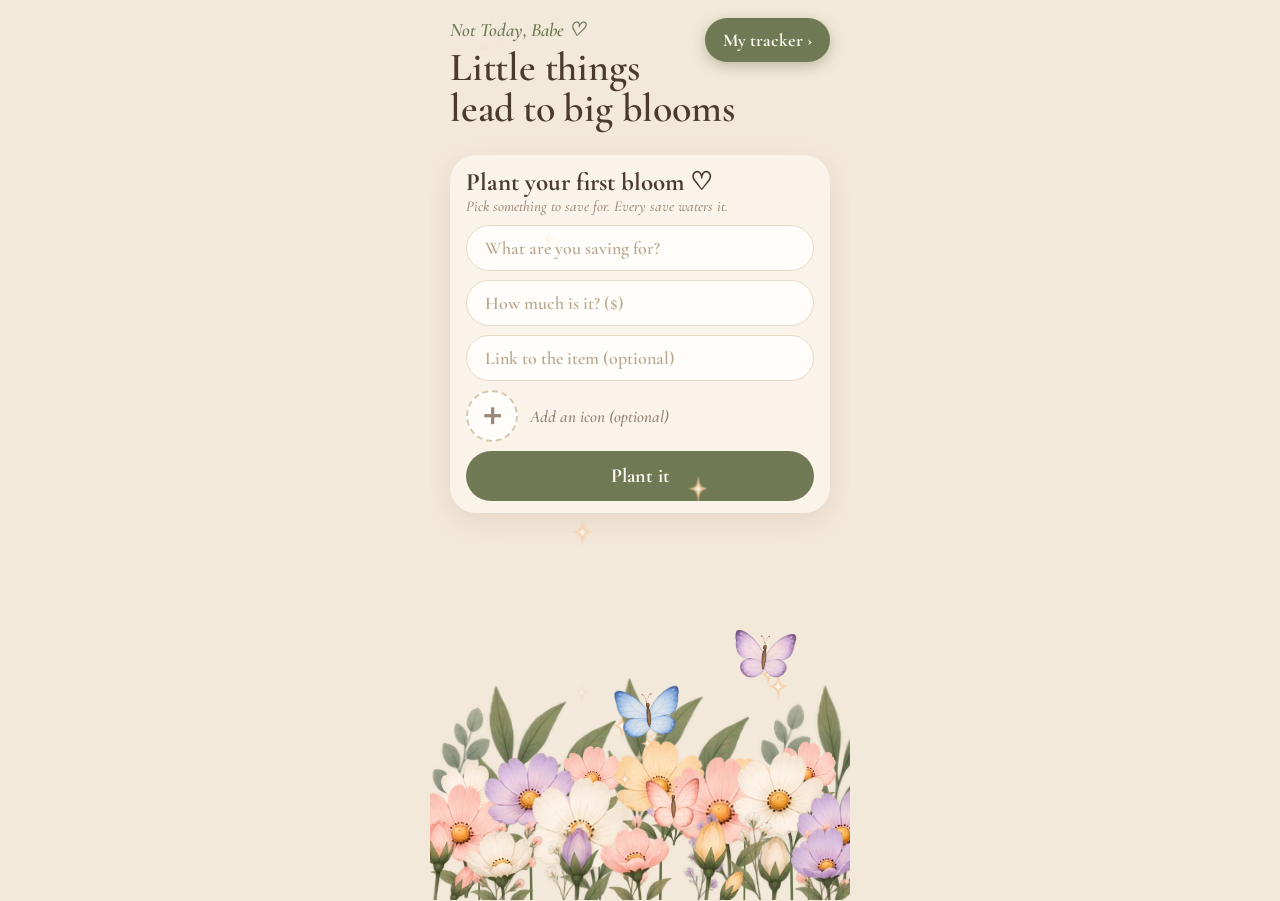
==== commit 0f77984c: "Update glitch in "other"" ====
--- a/docs/index.html
+++ b/docs/index.html
@@ -451,12 +451,10 @@
 .bcard .bline{color:#6B7F58}
 .bspk{color:#E9B95A}
 
-/* the visible stand-in for a vibration */
-.hring{position:fixed;z-index:95;width:34px;height:34px;border:2.5px solid rgba(111,122,85,.6);border-radius:50%;pointer-events:none;transform:translate(-50%,-50%) scale(.35);opacity:.9;animation:hring .55s ease-out forwards}
-@keyframes hring{to{transform:translate(-50%,-50%) scale(2.7);opacity:0}}
-.hlinks{margin-top:-2px;gap:14px}
-.hlinks .textlink{font-size:14px}
-@media (prefers-reduced-motion:reduce){.hring{animation:none;opacity:0}}
+
+
+/* ready: held long enough, let go to open */
+.tile.ready .blob{box-shadow:0 0 0 8px rgba(111,122,85,.32);transform:scale(1.07);transition:transform .15s var(--ease),box-shadow .15s var(--ease)}
 
 </style>
 </head>
@@ -1605,7 +1603,7 @@
 let state={skips:[],wish:null,claimed:[],tiles:DEFAULT_TILES.map(t=>({...t}))};
 let pickRow=-1;
 syncTiles();
-let view='home',cat=null,amt=0,note='',customLabel='',draftEmoji=null,memoryOnly=false,shown=null,viz=null,saving=false,returnView='home',lastClaimed=null,commitAmtEdit=()=>{};
+let view='home',cat=null,amt=0,note='',customLabel='',draftEmoji=null,memoryOnly=false,shown=null,viz=null,saving=false,returnView='home',lastClaimed=null,commitAmtEdit=()=>{},openAmtEdit=()=>{},addOpenedAt=0;
 
 /* Saving: uses the Claude viewer's storage when it exists, otherwise the browser's localStorage (GitHub Pages, Safari, Chrome...). */
 const Store={
@@ -1627,7 +1625,7 @@
   state.sampleStart=null;
 }
 async function load(){
-  try{const raw=await Store.get(KEY);if(raw){const s=JSON.parse(raw);state.skips=s.skips||[];state.wish=s.wish||null;state.claimed=s.claimed||[];if(Array.isArray(s.tiles)&&s.tiles.length===5)state.tiles=s.tiles;state.hinted=!!s.hinted;state.visited=!!s.visited;state.haptics=s.haptics!==false;Haptics.set(state.haptics);cleanSamples();return}}catch(e){}
+  try{const raw=await Store.get(KEY);if(raw){const s=JSON.parse(raw);state.skips=s.skips||[];state.wish=s.wish||null;state.claimed=s.claimed||[];if(Array.isArray(s.tiles)&&s.tiles.length===5)state.tiles=s.tiles;state.hinted=!!s.hinted;state.visited=!!s.visited;cleanSamples();return}}catch(e){}
   try{const raw=await Store.get('not-today-babe-v2');if(raw){const s=JSON.parse(raw);state.skips=s.skips||[];state.wish=s.wish||null;state.claimed=s.claimed||[]}}catch(e){}
 }
 async function save(){if(!(await Store.set(KEY,JSON.stringify(state))))memoryOnly=true}
@@ -1641,63 +1639,9 @@
 const todaySkips=()=>state.skips.filter(s=>dayKey(s.ts)===dayKey(Date.now()));
 const wishSaved=()=>state.wish?sum(state.skips.filter(s=>s.ts>=state.wish.start)):0;
 const pctNow=()=>state.wish?Math.min(100,wishSaved()/state.wish.price*100):0;
-/* ---------- haptics: small physical answers to touches ----------
-   Android and most phones use the vibration API. iPhones in Safari 17.4+ answer to a hidden "switch" control,
-   which gives a soft tick. Where neither exists, nothing happens (and nothing breaks). */
-const Haptics=(()=>{
-  let on=true,last=0,lastTick=0,sw=null,lab=null,px=innerWidth/2,py=innerHeight/2;
-  const canVibrate=typeof navigator!=='undefined'&&typeof navigator.vibrate==='function';
-  document.addEventListener('pointerdown',e=>{px=e.clientX;py=e.clientY},true);
-  document.addEventListener('pointermove',e=>{px=e.clientX;py=e.clientY},true);
-  /* where nothing can be felt, show it instead: a soft ring that opens where you touched */
-  const visual=force=>{
-    if(!force&&matchMedia('(prefers-reduced-motion:reduce)').matches)return;
-    const r=document.createElement('div');r.className='hring';r.style.left=px+'px';r.style.top=py+'px';
-    document.body.appendChild(r);setTimeout(()=>r.remove(),600);
-  };
-  const iosTick=()=>{
-    try{
-      if(!sw){
-        lab=document.createElement('label');lab.setAttribute('aria-hidden','true');
-        lab.style.cssText='position:fixed;left:0;top:0;width:1px;height:1px;opacity:.01;pointer-events:none;overflow:hidden';
-        sw=document.createElement('input');sw.type='checkbox';sw.setAttribute('switch','');sw.tabIndex=-1;
-        lab.appendChild(sw);document.body.appendChild(lab);
-      }
-      lab.click();
-    }catch(e){}
-  };
-  const play=pattern=>{
-    if(canVibrate){try{navigator.vibrate(pattern)}catch(e){}return}
-    const p=Array.isArray(pattern)?pattern:[pattern];let t=0;
-    for(let i=0;i<p.length;i+=2){setTimeout(iosTick,t);t+=p[i]+(p[i+1]||0)}
-  };
-  const buzz=(pattern,gap=30,quiet=false)=>{
-    if(!on)return;
-    const now=performance.now();if(now-last<gap)return;last=now;
-    play(pattern);
-    if(!canVibrate&&!quiet)visual(false);
-  };
-  return{
-    light:()=>buzz(8),
-    medium:()=>buzz(16),
-    tick:()=>{const n=performance.now();if(n-lastTick<45)return;lastTick=n;buzz(6,0,true)},
-    success:()=>buzz([14,50,16]),
-    error:()=>buzz([26,40,26]),
-    celebrate:()=>buzz([22,70,22,70,46]),
-    set(v){on=!!v},
-    enabled:()=>on,
-    /* a clear pattern you can't mistake, plus the visible ring either way */
-    test(){
-      if(on){last=0;play([20,70,20,70,50])}
-      visual(true);
-      return{on,vibrate:canVibrate};
-    }
-  };
-})();
-
 function toast(m,ms=2000,action){
   const t=$('#toast');t.textContent=m;
-  if(action){const b=document.createElement('button');b.className='tundo';b.textContent=action.label;b.onclick=()=>{Haptics.light();t.classList.remove('show');action.fn()};t.appendChild(b)}
+  if(action){const b=document.createElement('button');b.className='tundo';b.textContent=action.label;b.onclick=()=>{t.classList.remove('show');action.fn()};t.appendChild(b)}
   t.classList.add('show');clearTimeout(toast.t);toast.t=setTimeout(()=>t.classList.remove('show'),ms);
 }
 
@@ -1817,7 +1761,6 @@
       <div class="iconrow"><button type="button" class="iconpick ${draftEmoji?'set':''}" id="gpickbtn" aria-label="Choose an icon" aria-expanded="false">${draftEmoji||'＋'}</button><span class="iconhint" id="gpickhint">${draftEmoji?'Tap to change the icon':'Add an icon (optional)'}</span></div>
       <button class="btn" id="savegoal">${first?'Plant it':'Save goal'}</button>
     </div>
-    <div class="links hlinks"><button class="textlink" id="hapt">Haptics: ${Haptics.enabled()?'on':'off'}</button><button class="textlink" id="haptest">Test</button></div>
   </div>`;
 }
 function customHTML(){
@@ -1931,7 +1874,7 @@
       if(Math.abs(from-p)>1e-4)rulerTw=Motion.tween({from,to:p,duration:1500,ease:Motion.ease.inOut,onUpdate:setPill});
     }
     shown=p;
-    if(state.wish&&!state.hinted){state.hinted=true;save();setTimeout(()=>{if(view==='home')toast('Tap to log it. Hold for details.',3800)},1100)}   /* the hint waits until there is a goal to log toward */
+    if(state.wish&&!state.hinted){state.hinted=true;save();setTimeout(()=>{if(view==='home')toast('Tap to log it. Hold, then let go, for details.',4200)},1100)}   /* the hint waits until there is a goal to log toward */
   }else if(view==='add'){
     viz=new ExpenseFlower($('#pv'),{amount:amt,maxAmount:cat.max});
   }
@@ -1947,7 +1890,7 @@
 /* ---------- nothing to log toward yet: ask for a goal first ---------- */
 function goalPrompt(){
   if($('#goalprompt'))return;
-  Haptics.error();
+  
   const m=document.createElement('div');m.id='goalprompt';m.className='modal';
   m.setAttribute('role','dialog');m.setAttribute('aria-modal','true');m.setAttribute('aria-label','Add a goal to get started');
   m.innerHTML=`<div class="mcard"><div class="mflower">🌸</div><div class="mtitle">Add a goal to get started</div>
@@ -1964,6 +1907,11 @@
 }
 const needsGoal=()=>{if(state.wish)return false;goalPrompt();return true};
 
+/* ---------- lifting your finger after a press-and-hold must never press whatever has appeared under it ---------- */
+let shieldUntil=0;
+document.addEventListener('click',e=>{if(performance.now()<shieldUntil){e.stopImmediatePropagation();e.preventDefault()}},true);
+function raiseShield(){shieldUntil=performance.now()+800}
+
 /* ---------- rapid logging: tap = log the usual amount, hold = detailed screen ---------- */
 const HOLD_MS=420;
 function refreshHome(){
@@ -1982,21 +1930,33 @@
   const t=TILES.find(x=>x.id===id);if(!t)return;
   if(t.custom){openCat(id);return}                       /* "Other" needs a name, so it goes to the detailed screen */
   const skip={id:uidS(),label:t.label,emoji:t.emoji,amount:t.price,note:'',ts:Date.now()};
-  state.skips.push(skip);save();refreshHome();Haptics.success();
+  state.skips.push(skip);save();refreshHome();
   if(el)Confetti.fromElement(el);
   if(viz&&viz.scene)viz.scene.sparkleAt(212+Math.random()*30,150+Math.random()*40,0);
   toast(`${t.label} · ${money(t.price)} added`,3600,{label:'Undo',fn:()=>{state.skips=state.skips.filter(s=>s.id!==skip.id);save();refreshHome()}});
 }
 function bindTile(b){
-  let timer=null,held=false,down=false,sx=0,sy=0;
-  const cancel=()=>{clearTimeout(timer);timer=null;b.classList.remove('holding')};
+  let timer=null,ready=false,down=false,sx=0,sy=0;
+  const reset=()=>{clearTimeout(timer);timer=null;ready=false;b.classList.remove('holding','ready')};
+  const openDetails=()=>{reset();down=false;if(state.wish)raiseShield();openCat(b.dataset.cat)};   /* the shield is only needed when the details screen really opens */
   b.onpointerdown=e=>{
-    down=true;held=false;sx=e.clientX;sy=e.clientY;b.classList.add('holding');
-    timer=setTimeout(()=>{held=true;cancel();Haptics.medium();openCat(b.dataset.cat)},HOLD_MS);
+    down=true;ready=false;sx=e.clientX;sy=e.clientY;b.classList.add('holding');
+    /* held long enough: a tick and a full ring say "let go to open the details" */
+    timer=setTimeout(()=>{timer=null;ready=true;b.classList.remove('holding');b.classList.add('ready');},HOLD_MS);
   };
-  b.onpointermove=e=>{if(down&&timer&&Math.hypot(e.clientX-sx,e.clientY-sy)>10)cancel()};
-  b.onpointerup=()=>{if(!down)return;down=false;if(held)return;if(timer){cancel();quickLog(b.dataset.cat,b)}};
-  b.onpointercancel=b.onpointerleave=()=>{down=false;cancel()};
+  b.onpointermove=e=>{
+    if(!down)return;
+    const far=Math.hypot(e.clientX-sx,e.clientY-sy);
+    if(!ready&&far>10)reset();                       /* it was a drag or a scroll, not a press */
+    else if(ready&&far>40){reset();down=false}       /* changed your mind: slide away to cancel */
+  };
+  b.onpointerup=()=>{
+    if(!down)return;down=false;
+    if(ready){openDetails();return}                  /* released after a hold: open the details */
+    if(timer){reset();quickLog(b.dataset.cat,b)}     /* released quickly: log it */
+  };
+  b.onpointercancel=()=>{const was=ready;down=false;reset();if(was)openDetails()};
+  b.onpointerleave=()=>{if(!ready){down=false;reset()}};
   b.oncontextmenu=e=>e.preventDefault();
   b.onclick=e=>e.preventDefault();
   b.onkeydown=e=>{if(e.key==='Enter'||e.key===' '){e.preventDefault();e.shiftKey?openCat(b.dataset.cat):quickLog(b.dataset.cat,b)}};
@@ -2005,7 +1965,7 @@
   if($('#golink'))$('#golink').onclick=e=>{e.stopPropagation();e.preventDefault();openLink(state.wish.url)};
   if($('#claim'))$('#claim').onclick=e=>{
     e.stopPropagation();
-    Haptics.celebrate();
+    
     lastClaimed=Object.assign({},state.wish,{claimedAt:Date.now(),saved:wishSaved()});
     state.claimed.unshift(lastClaimed);state.wish=null;draftEmoji=null;shown=null;
     save();view='bloomed';render();
@@ -2033,14 +1993,15 @@
   const w=state.wish,left=w?w.price-wishSaved():0;
   return Math.max(1,Math.ceil(left>0?left:(w?w.price:100)));
 }
-function openCat(id){if(needsGoal())return;const base=TILES.find(t=>t.id===id);cat=Object.assign({},base,{idx:TILES.indexOf(base),max:sliderMax()});customEmoji=null;amt=Math.min(cat.price,cat.max);note='';customLabel=base.custom?'':base.label;whenDate=whenPast?isoDay(1):null;go('add')}
+function openCat(id){if(needsGoal())return;addOpenedAt=performance.now();const base=TILES.find(t=>t.id===id);cat=Object.assign({},base,{idx:TILES.indexOf(base),max:sliderMax()});customEmoji=null;amt=Math.min(cat.price,cat.max);note='';customLabel=base.custom?'':base.label;whenDate=whenPast?isoDay(1):null;go('add')}
 
 /* Add to my log: the button settles, then the flower answers slowly (a long sway, a ripple, a sparkle) before moving on. */
 function addSkip(){
   if(saving)return;
+  if(performance.now()-addOpenedAt<800)return;               /* a finger that has only just let go must not press Save */
   commitAmtEdit();
   if(!(amt>0)){toast('Slide to an amount first');return}
-  saving=true;Haptics.success();
+  saving=true;
   const btn=$('#addbtn');btn.classList.add('press');setTimeout(()=>btn.classList.remove('press'),110);
   btn.textContent='Saved ✓';                                   /* answers the tap straight away */
   if(viz&&!Motion.reduced()){viz.nudge();viz.sparkle();Confetti.fromElement(btn,{count:48,power:1.1})}
@@ -2064,7 +2025,6 @@
     v=Math.max(0,Math.min(cat.max,v));
     if(v===amt)return;
     amt=v;const f=amt/cat.max;
-    if(!exact)Haptics.tick();
     const th=$('#thumb'),bu=$('#bubble'),bv=$('#bval'),s=$('#slider');
     if(th)th.style.top=(1-f)*100+'%';
     if(bu)bu.style.top=(1-f)*100+'%';
@@ -2074,11 +2034,25 @@
   }catch(err){console.error('amount bar',err)}
 }
 function bindSlider(){
-  const s=$('#slider'),tr=s.querySelector('.strack');let drag=false;
+  const s=$('#slider'),tr=s.querySelector('.strack');let drag=false,pend=null;
   const fromEvent=e=>{const r=tr.getBoundingClientRect();if(!(r.height>0))return;setAmt((1-(e.clientY-r.top)/r.height)*cat.max)};
-  s.onpointerdown=e=>{drag=true;try{s.setPointerCapture(e.pointerId)}catch(_){}fromEvent(e)};
-  s.onpointermove=e=>{if(drag)fromEvent(e)};
-  s.onpointerup=s.onpointercancel=()=>{drag=false};
+  s.onpointerdown=e=>{
+    if(e.target.closest&&e.target.closest('.bubin'))return;            /* typing in the box: leave it alone */
+    try{s.setPointerCapture(e.pointerId)}catch(_){}
+    if(e.target.closest&&e.target.closest('#bubble')){                 /* on the amount label: a tap opens typing, a drag still slides */
+      pend={x:e.clientX,y:e.clientY,t:performance.now()};return;
+    }
+    drag=true;fromEvent(e);
+  };
+  s.onpointermove=e=>{
+    if(pend){if(Math.hypot(e.clientX-pend.x,e.clientY-pend.y)>6){pend=null;drag=true;fromEvent(e)}return}
+    if(drag)fromEvent(e);
+  };
+  s.onpointerup=()=>{
+    if(pend){const quick=performance.now()-pend.t<600;pend=null;if(quick)openAmtEdit()}
+    drag=false;
+  };
+  s.onpointercancel=()=>{drag=false;pend=null};
   s.onkeydown=e=>{
     const step=stepFor(cat.max);
     if(e.key==='ArrowUp'||e.key==='ArrowRight'){setAmt(amt+step);e.preventDefault()}
@@ -2146,7 +2120,7 @@
       btn.setAttribute('aria-expanded','true');document.addEventListener('pointerdown',outside,true);
     };
     btn.onclick=()=>panel.hidden?open():close();
-    panel.querySelectorAll('[data-aemo]').forEach(b=>b.onclick=()=>{Haptics.light();customEmoji=b.dataset.aemo;btn.textContent=customEmoji;close()});
+    panel.querySelectorAll('[data-aemo]').forEach(b=>b.onclick=()=>{customEmoji=b.dataset.aemo;btn.textContent=customEmoji;close()});
   }
   if($('#bubble')){
     const bub=$('#bubble'),val=$('#bval'),inp=$('#bubin');let editing=false;
@@ -2159,12 +2133,13 @@
       inp.hidden=true;val.hidden=false;val.textContent=money(amt);
     };
     commitAmtEdit=()=>commit(true);
-    bub.onpointerdown=e=>e.stopPropagation();           /* don't let the slider grab it */
-    bub.onclick=()=>{
+    /* the bubble sits right beside the handle, so it must never steal a drag: the slider decides whether a touch was a tap */
+    openAmtEdit=()=>{
       if(editing)return;editing=true;
       inp.value=String(amt);val.hidden=true;inp.hidden=false;
       inp.focus();try{inp.select()}catch(_){}
     };
+    inp.onpointerdown=e=>e.stopPropagation();
     inp.onclick=e=>e.stopPropagation();
     inp.onblur=()=>commit(true);
     inp.onkeydown=e=>{
@@ -2185,19 +2160,6 @@
     $('#note').oninput=e=>{note=e.target.value};
     if($('#alabel'))$('#alabel').oninput=e=>{customLabel=e.target.value};
     $('#addbtn').onclick=addSkip;
-  }
-  if($('#hapt')){
-    $('#hapt').onclick=()=>{
-      Haptics.set(!Haptics.enabled());state.haptics=Haptics.enabled();save();
-      $('#hapt').textContent='Haptics: '+(state.haptics?'on':'off');
-      if(state.haptics)Haptics.light();
-    };
-    $('#haptest').onclick=()=>{
-      const i=Haptics.test();
-      toast(!i.on?'Haptics are off. Tap "Haptics: off" to turn them on.'
-        :i.vibrate?'Vibration sent. Felt nothing? Check your phone’s vibration and silent settings.'
-        :'This device can’t vibrate here, so you’ll see a soft pulse instead.',4800);
-    };
   }
   if($('#gpickbtn')){
     const btn=$('#gpickbtn'),panel=$('#gpanel'),wel=document.querySelector('.welcome');
@@ -2220,7 +2182,7 @@
     };
     btn.onclick=()=>panel.hidden?open():close();
     panel.querySelectorAll('[data-gemo]').forEach(b=>b.onclick=()=>{
-      Haptics.light();draftEmoji=b.dataset.gemo;btn.textContent=draftEmoji;btn.classList.add('set');
+      draftEmoji=b.dataset.gemo;btn.textContent=draftEmoji;btn.classList.add('set');
       $('#gpickhint').textContent='Tap to change the icon';close();
     });
   }
@@ -2235,7 +2197,7 @@
     }
     state.wish={name,price,emoji:draftEmoji||'🌸',url,start:state.wish?state.wish.start:startForNewGoal()};
     if(first)shown=null;
-    save();Haptics.success();view='home';render();toast(first?'Planted. Let’s grow it.':'Goal updated.');
+    save();view='home';render();toast(first?'Planted. Let’s grow it.':'Goal updated.');
   };
   document.querySelectorAll('[data-del]').forEach(b=>b.onclick=()=>{state.skips=state.skips.filter(s=>s.id!==b.dataset.del);save();render()});
   if($('#reset'))$('#reset').onclick=()=>{
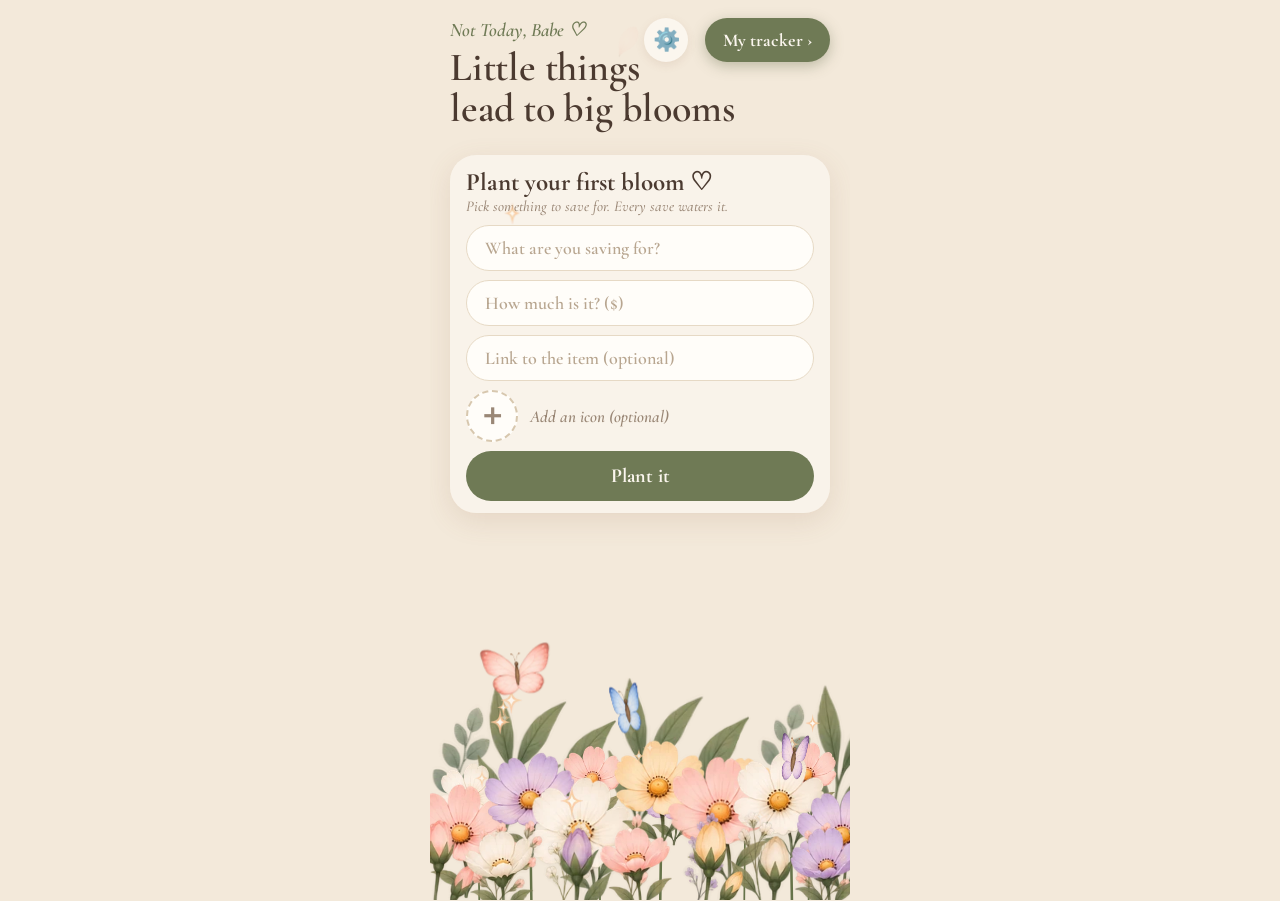
==== commit c504fa18: "Resolve double tap zoom issue" ====
--- a/docs/index.html
+++ b/docs/index.html
@@ -23,7 +23,7 @@
   --serif:'Cormorant Garamond','Georgia','Times New Roman',serif;
   --ease:cubic-bezier(.45,0,.25,1);
 }
-*{box-sizing:border-box;margin:0;padding:0;-webkit-tap-highlight-color:transparent}
+*{touch-action:manipulation;box-sizing:border-box;margin:0;padding:0;-webkit-tap-highlight-color:transparent}
 html{background:var(--beige);color-scheme:light}
 /* 1px taller than the screen so the page always has a little scroll, which is what lets it rubber-band */
 body{min-height:calc(100vh + 1px);min-height:calc(100dvh + 1px);font-family:var(--serif);font-weight:600;font-size:17px;color:var(--ink);background:var(--beige)}
@@ -455,6 +455,21 @@
 
 /* ready: held long enough, let go to open */
 .tile.ready .blob{box-shadow:0 0 0 8px rgba(111,122,85,.32);transform:scale(1.07);transition:transform .15s var(--ease),box-shadow .15s var(--ease)}
+
+/* easier to hit when clearing several in a row, without making the rows taller */
+.item .x{width:40px;height:40px;margin:-6px -8px -6px 0}
+
+/* Settings */
+.scard{text-align:left;align-items:stretch;gap:6px}
+.scard .mtitle{text-align:center;margin-bottom:6px}
+.srow{display:flex;justify-content:space-between;align-items:center;font-size:20px;padding:12px 6px;color:var(--soft);font-weight:500}
+.srow b{color:var(--ink);font-size:22px}
+.scard .btn{margin-top:8px}
+.wtop #opensettings{position:absolute;top:0;right:142px;margin:0;z-index:2;width:44px;height:44px;font-size:22px;box-shadow:0 3px 10px rgba(150,100,70,.12)}
+
+/* bars are positioned against their own track, so a new height is always picked up (iPhone Safari included) */
+.wtrack{position:relative;display:block}
+.wcol .wbar{position:absolute;bottom:0;left:50%;transform:translateX(-50%);width:100%;max-width:26px}
 
 </style>
 </head>
@@ -1599,7 +1614,14 @@
 const niceMax=p=>Math.max(p<=8?40:p<=15?60:p<=25?100:p<=40?160:200,Math.ceil(p*2/4)*4);
 const WISH_EMOJIS=['💻','👜','👟','💄','✈️','💍','🎧','👗','🌸','📱','📷','🎮','🏠','🚗','🎁','🧳','📚','🛋️','⌚','🎟️','🏖️','🐶','🚲','🎸','🎨','🧴','💎','👠','🖥️','⌨️','📺','🎬','🎤','🎹','🥁','🎻','📖','✏️','🧶','🧵','👛','🧣','🧢','👒','👓','🕶️','🩰','👙','🧥','🧦','💅','💆','🛁','🪞','🏋️','🧘','⛷️','🏄','🏕️','🗼','🗽','🏝️','🚢','🚂','🛵','🏍️','🍽️','☕','🍷','🎂','🍰','🌷','🌹','🪴','🛏️','🪑','💡','🧺','🐱','🐰','🦋','🎓','💼','🔑','💰','🎄','🎈','🎀'];
 const ALL_EMOJIS=[...new Set([...WISH_EMOJIS,...OTHER_EMOJIS])];
+/* ===== DATA SAFETY: read this before changing anything here =====
+   Your goals and saves are kept under the name KEY. NEVER rename KEY. A new name looks like an empty app and
+   your data would seem to vanish (it would still be there, under the old name). If a rename is ever truly needed,
+   copy the old data to the new name first, keep the old copy, and add the old name to the fallbacks in load().
+   Every save also writes a second copy under BACKUP_KEY, and load() falls back to it if the main copy is missing
+   or damaged. Anything unreadable is set aside under a 'rescue' name instead of being overwritten. */
 const KEY='not-today-babe-v3';
+const BACKUP_KEY='not-today-babe-backup';
 let state={skips:[],wish:null,claimed:[],tiles:DEFAULT_TILES.map(t=>({...t}))};
 let pickRow=-1;
 syncTiles();
@@ -1624,11 +1646,35 @@
   if(state.wish&&state.sampleStart!=null)state.wish.start=state.sampleStart;
   state.sampleStart=null;
 }
+let restoredNote=null;
+async function readCopy(k){
+  const raw=await Store.get(k);
+  if(!raw)return null;
+  try{const s=JSON.parse(raw);if(s&&typeof s==='object')return s}catch(e){}
+  /* there is something there, but it can't be read: set it aside so it is never lost */
+  try{
+    const rk='not-today-babe-rescue-'+k;
+    if(!localStorage.getItem(rk))localStorage.setItem(rk,raw);
+  }catch(e){}
+  return null;
+}
 async function load(){
-  try{const raw=await Store.get(KEY);if(raw){const s=JSON.parse(raw);state.skips=s.skips||[];state.wish=s.wish||null;state.claimed=s.claimed||[];if(Array.isArray(s.tiles)&&s.tiles.length===5)state.tiles=s.tiles;state.hinted=!!s.hinted;state.visited=!!s.visited;cleanSamples();return}}catch(e){}
-  try{const raw=await Store.get('not-today-babe-v2');if(raw){const s=JSON.parse(raw);state.skips=s.skips||[];state.wish=s.wish||null;state.claimed=s.claimed||[]}}catch(e){}
-}
-async function save(){if(!(await Store.set(KEY,JSON.stringify(state))))memoryOnly=true}
+  let s=await readCopy(KEY),fromBackup=false;
+  if(!s){s=await readCopy(BACKUP_KEY);fromBackup=!!s}
+  if(!s)s=await readCopy('not-today-babe-v2');                 /* the earliest format */
+  if(!s)return;
+  state.skips=s.skips||[];state.wish=s.wish||null;state.claimed=s.claimed||[];
+  if(Array.isArray(s.tiles)&&s.tiles.length===5)state.tiles=s.tiles;
+  state.hinted=!!s.hinted;state.visited=!!s.visited;
+  cleanSamples();
+  if(fromBackup){restoredNote='Restored your data from the backup copy.';save()}
+}
+async function save(){
+  const json=JSON.stringify(state);
+  const ok=await Store.set(KEY,json);
+  if(ok)await Store.set(BACKUP_KEY,json);                      /* the second copy, under a different name */
+  if(!ok)memoryOnly=true;
+}
 
 const $=s=>document.querySelector(s);
 const esc=s=>String(s).replace(/[&<>"']/g,c=>({'&':'&amp;','<':'&lt;','>':'&gt;','"':'&quot;',"'":'&#39;'}[c]));
@@ -1660,7 +1706,7 @@
     <div class="hrow wtop"><div class="wtext">
       <div class="wbrand">Not Today, Babe ♡</div>
       <h1>Little things<br>lead to big blooms</h1>
-    </div><button class="todaylink" id="totracker">My tracker ›</button></div>
+    </div><button class="homebtn" id="opensettings" aria-label="Settings">⚙️</button><button class="todaylink" id="totracker">My tracker ›</button></div>
     ${goalForm()}
     <div class="gpanel" id="gpanel" hidden><div class="tag" style="margin-bottom:8px">Pick an icon</div><div class="gpgrid">${WISH_EMOJIS.map(e=>`<button type="button" data-gemo="${e}" aria-label="Use ${e}">${e}</button>`).join('')}</div></div>
   </div>`;
@@ -1802,12 +1848,73 @@
         ${c.url?`<a class="glink" href="${esc(c.url)}" data-openlink="${esc(c.url)}" target="_blank" rel="noopener noreferrer">View item ↗</a>`:''}</div>
       <button class="x" data-delclaim="${i}" aria-label="Remove ${esc(c.name)} from claimed">✕</button></div>`}).join('');
 }
+function weekCols(days,max){
+  return days.map((d,i)=>`<button class="wcol ${d.today?'t':''} ${i===0?'first':''} ${i===6?'last':''}" data-wday="${i}" aria-label="${d.name}: ${money(d.total)}, ${d.count} save${d.count===1?'':'s'}"><div class="wtip" hidden><b>${money(d.total)}</b> <small>${d.name} · ${d.count} save${d.count===1?'':'s'}</small></div><div class="wtrack"><div class="wbar" style="height:${Math.max(4,Math.round(d.total/max*100))}%"></div></div><span class="wlabel">${d.label}</span></button>`).join('');
+}
+function bindWeek(){
+  document.querySelectorAll('[data-wday]').forEach(col=>col.onclick=()=>{
+    const on=!col.classList.contains('sel');
+    document.querySelectorAll('.wcol').forEach(c=>{c.classList.remove('sel');c.querySelector('.wtip').hidden=true});
+    if(on){col.classList.add('sel');col.querySelector('.wtip').hidden=false}
+  });
+}
+let weekFix=null;
+function weekDays(){
+  const days=[];
+  for(let i=6;i>=0;i--){
+    const d=new Date();d.setDate(d.getDate()-i);const k=dayKey(d);
+    days.push({k,label:d.toLocaleDateString(undefined,{weekday:'narrow'}),name:i===0?'Today':d.toLocaleDateString(undefined,{weekday:'short'}),
+      count:state.skips.filter(s=>dayKey(s.ts)===k).length,total:sum(state.skips.filter(s=>dayKey(s.ts)===k)),today:i===0});
+  }
+  return days;
+}
+/* Removing a save only changes a few things on the screen, so change just those: the list keeps its place
+   and the bars glide to their new height instead of the whole screen being redrawn. */
+function patchWeek(){
+  const days=weekDays(),max=Math.max(1,...days.map(d=>d.total));
+  const total=days.reduce((t,d)=>t+d.total,0),count=days.reduce((t,d)=>t+d.count,0);
+  const wh=document.querySelector('.weekhead');
+  if(wh){const b=wh.querySelector('b'),sp=wh.querySelectorAll('span');if(b)b.textContent=money(total);if(sp[1])sp[1].textContent=`· ${count} save${count===1?'':'s'}`}
+  document.querySelectorAll('.wcol').forEach((col,i)=>{
+    const d=days[i];if(!d)return;
+    col.setAttribute('aria-label',`${d.name}: ${money(d.total)}, ${d.count} save${d.count===1?'':'s'}`);
+    const bar=col.querySelector('.wbar');
+    if(bar){
+      const now=bar.getBoundingClientRect().height;          /* start from exactly where the bar is... */
+      bar.style.height=now+'px';void bar.offsetHeight;        /* ...make the browser notice... */
+      bar.style.height=Math.max(4,Math.round(d.total/max*100))+'%';   /* ...then glide to the new height */
+    }
+    const tip=col.querySelector('.wtip');if(tip)tip.innerHTML=`<b>${money(d.total)}</b> <small>${d.name} · ${d.count} save${d.count===1?'':'s'}</small>`;
+  });
+  /* once the glide is over, redraw the chart cleanly from the data, so it is always exactly right on any browser */
+  clearTimeout(weekFix);
+  weekFix=setTimeout(()=>{
+    const w=document.querySelector('.week');if(!w||view!=='log')return;
+    const sel=[...w.querySelectorAll('.wcol')].findIndex(c=>c.classList.contains('sel'));
+    const dd=weekDays(),mx=Math.max(1,...dd.map(d=>d.total));
+    w.innerHTML=weekCols(dd,mx);bindWeek();
+    if(sel>=0){const c=w.querySelectorAll('.wcol')[sel];if(c){c.classList.add('sel');c.querySelector('.wtip').hidden=false}}
+  },800);
+}
+function removeSave(id){
+  const s=state.skips.find(x=>x.id===id);if(!s)return;
+  state.skips=state.skips.filter(x=>x.id!==id);save();
+  const btn=document.querySelector(`[data-del="${id}"]`),row=btn&&btn.closest('.item');
+  if(!row||view!=='log'||logTab!=='saves'){render();return}
+  let head=row.previousElementSibling;while(head&&!head.classList.contains('dayhead'))head=head.previousElementSibling;
+  row.remove();
+  const left=state.skips.filter(x=>dayKey(x.ts)===dayKey(s.ts));
+  if(head){if(!left.length)head.remove();else head.lastElementChild.textContent=money(sum(left))}
+  patchWeek();
+  const log=document.querySelector('.log');
+  if(log&&!log.querySelector('.item'))log.innerHTML='<div class="empty">Nothing yet.<br>Walk past the coffee shop and come back. ☕</div>';
+}
 function logHTML(){
   const all=state.skips.slice().sort((a,b)=>b.ts-a.ts);
   const groups=[];
   all.forEach(s=>{const k=dayKey(s.ts);let g=groups[groups.length-1];if(!g||g.k!==k){g={k,ts:s.ts,items:[]};groups.push(g)}g.items.push(s)});
   /* last seven days as soft bars */
-  const days=[];for(let i=6;i>=0;i--){const d=new Date();d.setDate(d.getDate()-i);const k=dayKey(d);days.push({k,label:d.toLocaleDateString(undefined,{weekday:'narrow'}),name:i===0?'Today':d.toLocaleDateString(undefined,{weekday:'short'}),count:state.skips.filter(s=>dayKey(s.ts)===k).length,total:sum(state.skips.filter(s=>dayKey(s.ts)===k)),today:i===0})}
+  const days=weekDays();
   const max=Math.max(1,...days.map(d=>d.total)),weekTotal=sum(days.map(d=>({amount:d.total})));
   const weekCount=state.skips.filter(s=>days.some(d=>d.k===dayKey(s.ts))).length;
   return `<div class="screen">
@@ -1815,7 +1922,7 @@
     <div class="tabs" role="tablist"><button role="tab" data-tab="saves" class="${logTab==='saves'?'on':''}">Saves</button><button role="tab" data-tab="claimed" class="${logTab==='claimed'?'on':''}">Claimed${(state.claimed||[]).length?' · '+state.claimed.length:''}</button></div>
     ${logTab==='claimed'?`<div class="log">${claimedHTML()}</div>`:`<button class="addpast" id="addpast">＋ Add a past save</button>
     <div class="weekhead"><span>This week</span><b>${money(weekTotal)}</b><span>· ${weekCount} save${weekCount===1?'':'s'}</span><i class="whint">tap a bar</i></div>
-    <div class="week" role="group" aria-label="Saves over the last seven days">${days.map((d,i)=>`<button class="wcol ${d.today?'t':''} ${i===0?'first':''} ${i===6?'last':''}" data-wday="${i}" aria-label="${d.name}: ${money(d.total)}, ${d.count} save${d.count===1?'':'s'}"><div class="wtip" hidden><b>${money(d.total)}</b> <small>${d.name} · ${d.count} save${d.count===1?'':'s'}</small></div><div class="wtrack"><div class="wbar" style="height:${Math.max(4,Math.round(d.total/max*100))}%"></div></div><span class="wlabel">${d.label}</span></button>`).join('')}</div>
+    <div class="week" role="group" aria-label="Saves over the last seven days">${weekCols(days,max)}</div>
     <div class="log">${groups.length?groups.map(g=>`
       <div class="dayhead"><span>${dayLabel(g.ts)}</span><span>${money(sum(g.items))}</span></div>
       ${g.items.map(s=>`<div class="item"><span>${s.emoji}</span><span class="l">${esc(s.label)}${s.note?`<small>${esc(s.note)}</small>`:''}</span><span class="a">${money(s.amount)}</span>
@@ -1887,6 +1994,24 @@
 function nav(v){returnView='home';go(v)}
 function go(v){if(saving)return;view=v;render()}
 
+const APP_VERSION='3.0';
+
+/* ---------- Settings: a small sheet, with the version ---------- */
+function openSettings(){
+  if($('#settings'))return;
+  const m=document.createElement('div');m.id='settings';m.className='modal';
+  m.setAttribute('role','dialog');m.setAttribute('aria-modal','true');m.setAttribute('aria-label','Settings');
+  m.innerHTML=`<div class="mcard scard"><div class="mtitle">Settings</div>
+    <div class="srow"><span>Version</span><b id="appver">${APP_VERSION}</b></div>
+    <button class="btn" id="sdone">Done</button></div>`;
+  document.body.appendChild(m);
+  const close=()=>{document.removeEventListener('keydown',esc);m.classList.add('out');setTimeout(()=>m.remove(),180)};
+  const esc=e=>{if(e.key==='Escape')close()};
+  document.addEventListener('keydown',esc);
+  m.onclick=e=>{if(e.target===m)close()};
+  $('#sdone').onclick=close;$('#sdone').focus();
+}
+
 /* ---------- nothing to log toward yet: ask for a goal first ---------- */
 function goalPrompt(){
   if($('#goalprompt'))return;
@@ -2070,14 +2195,11 @@
     bindChip();
   }
   if($('#totracker'))$('#totracker').onclick=()=>go('home');
+  if($('#opensettings'))$('#opensettings').onclick=openSettings;
   if($('#newgoal'))$('#newgoal').onclick=()=>{draftEmoji=null;nav('goal')};
   if($('#backtrk'))$('#backtrk').onclick=()=>go('home');
   if($('#openlog'))$('#openlog').onclick=()=>{logTab='saves';nav('log')};
-  document.querySelectorAll('[data-wday]').forEach(col=>col.onclick=()=>{
-    const on=!col.classList.contains('sel');
-    document.querySelectorAll('.wcol').forEach(c=>{c.classList.remove('sel');c.querySelector('.wtip').hidden=true});
-    if(on){col.classList.add('sel');col.querySelector('.wtip').hidden=false}
-  });
+  bindWeek();
   document.querySelectorAll('[data-tab]').forEach(b=>b.onclick=()=>{logTab=b.dataset.tab;render()});
   document.querySelectorAll('[data-openlink]').forEach(l=>l.onclick=e=>{e.preventDefault();openLink(l.dataset.openlink)});
   document.querySelectorAll('[data-delclaim]').forEach(b=>b.onclick=()=>{if(!confirm('Remove this from your claimed list?'))return;state.claimed.splice(+b.dataset.delclaim,1);save();render()});
@@ -2199,7 +2321,7 @@
     if(first)shown=null;
     save();view='home';render();toast(first?'Planted. Let’s grow it.':'Goal updated.');
   };
-  document.querySelectorAll('[data-del]').forEach(b=>b.onclick=()=>{state.skips=state.skips.filter(s=>s.id!==b.dataset.del);save();render()});
+  document.querySelectorAll('[data-del]').forEach(b=>b.onclick=()=>removeSave(b.dataset.del));
   if($('#reset'))$('#reset').onclick=()=>{
     if(!confirm('Wipe everything and start fresh?'))return;
     state={skips:[],wish:null,claimed:[],tiles:state.tiles,hinted:true};shown=null;save();render();
@@ -2214,6 +2336,7 @@
   state.visited=true;save();
   view=first?'goal':'home';
   render();
+  if(restoredNote)setTimeout(()=>toast(restoredNote,4500),900);
 })();
 
 /* A small, honest message if anything unexpected happens, so the cause can be reported. */
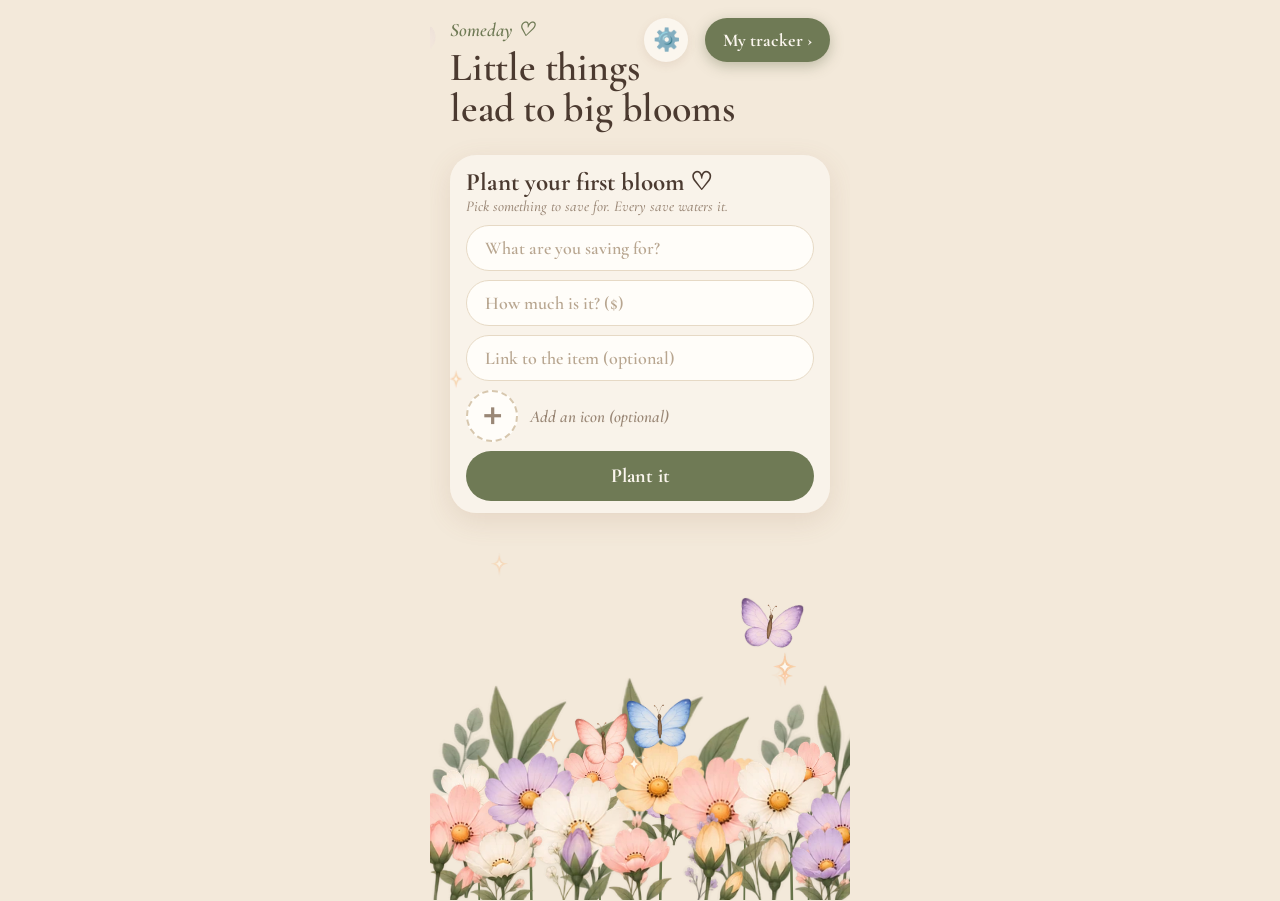
==== commit a077b82f: "Fix versioning" ====
--- a/docs/index.html
+++ b/docs/index.html
@@ -3,12 +3,12 @@
 <head>
 <meta charset="UTF-8">
 <meta name="viewport" content="width=device-width, initial-scale=1, viewport-fit=cover">
-<title>Not Today, Babe</title>
+<title>Someday</title>
 <meta name="description" content="Track what you didn't buy and watch a bouquet grow toward something you really want.">
 <meta name="theme-color" content="#F3E9DA">
 <meta name="apple-mobile-web-app-capable" content="yes">
 <meta name="mobile-web-app-capable" content="yes">
-<meta name="apple-mobile-web-app-title" content="Not Today, Babe">
+<meta name="apple-mobile-web-app-title" content="Someday">
 <meta name="apple-mobile-web-app-status-bar-style" content="default">
 <link rel="manifest" href="manifest.webmanifest">
 <link rel="icon" type="image/png" sizes="64x64" href="icons/favicon-64.png">
@@ -471,10 +471,15 @@
 .wtrack{position:relative;display:block}
 .wcol .wbar{position:absolute;bottom:0;left:50%;transform:translateX(-50%);width:100%;max-width:26px}
 
+/* Settings: your data */
+.scard .ssub{font-size:15px;color:var(--soft);font-style:italic;margin:6px 6px 0}
+.scard .btn.outline{margin-top:0;padding:12px 20px;font-size:19px}
+.scard .snote{font-size:14px;color:var(--soft);text-align:center;margin:0 0 2px}
+
 </style>
 </head>
 <body>
-<noscript>Not Today, Babe needs JavaScript to run.</noscript>
+<noscript>Someday needs JavaScript to run.</noscript>
 <div id="app"></div>
 <div id="toast" role="status" aria-live="polite"></div>
 <script>
@@ -1615,6 +1620,8 @@
 const WISH_EMOJIS=['💻','👜','👟','💄','✈️','💍','🎧','👗','🌸','📱','📷','🎮','🏠','🚗','🎁','🧳','📚','🛋️','⌚','🎟️','🏖️','🐶','🚲','🎸','🎨','🧴','💎','👠','🖥️','⌨️','📺','🎬','🎤','🎹','🥁','🎻','📖','✏️','🧶','🧵','👛','🧣','🧢','👒','👓','🕶️','🩰','👙','🧥','🧦','💅','💆','🛁','🪞','🏋️','🧘','⛷️','🏄','🏕️','🗼','🗽','🏝️','🚢','🚂','🛵','🏍️','🍽️','☕','🍷','🎂','🍰','🌷','🌹','🪴','🛏️','🪑','💡','🧺','🐱','🐰','🦋','🎓','💼','🔑','💰','🎄','🎈','🎀'];
 const ALL_EMOJIS=[...new Set([...WISH_EMOJIS,...OTHER_EMOJIS])];
 /* ===== DATA SAFETY: read this before changing anything here =====
+   (The app is now called Someday, but these stored names still begin with 'not-today-babe' ON PURPOSE.
+   They are internal. Renaming them would make existing data look gone.)
    Your goals and saves are kept under the name KEY. NEVER rename KEY. A new name looks like an empty app and
    your data would seem to vanish (it would still be there, under the old name). If a rename is ever truly needed,
    copy the old data to the new name first, keep the old copy, and add the old name to the fallbacks in load().
@@ -1665,7 +1672,7 @@
   if(!s)return;
   state.skips=s.skips||[];state.wish=s.wish||null;state.claimed=s.claimed||[];
   if(Array.isArray(s.tiles)&&s.tiles.length===5)state.tiles=s.tiles;
-  state.hinted=!!s.hinted;state.visited=!!s.visited;
+  state.hinted=!!s.hinted;state.visited=!!s.visited;state.lastBackup=s.lastBackup||null;
   cleanSamples();
   if(fromBackup){restoredNote='Restored your data from the backup copy.';save()}
 }
@@ -1704,7 +1711,7 @@
   return `<div class="screen welcome">
     <div class="garden" id="garden" aria-hidden="true"></div><div class="gfx" id="gfx" aria-hidden="true"></div>
     <div class="hrow wtop"><div class="wtext">
-      <div class="wbrand">Not Today, Babe ♡</div>
+      <div class="wbrand">Someday ♡</div>
       <h1>Little things<br>lead to big blooms</h1>
     </div><button class="homebtn" id="opensettings" aria-label="Settings">⚙️</button><button class="todaylink" id="totracker">My tracker ›</button></div>
     ${goalForm()}
@@ -1996,20 +2003,83 @@
 
 const APP_VERSION='3.0';
 
-/* ---------- Settings: a small sheet, with the version ---------- */
+/* ---------- Back up and restore: your data as a file you can keep ---------- */
+async function exportBackup(){
+  const payload={app:'not-today-babe',format:1,version:APP_VERSION,exportedAt:new Date().toISOString(),data:state};
+  const json=JSON.stringify(payload,null,2),name=`someday-backup-${isoDay(0)}.json`;
+  let file=null;try{file=new File([json],name,{type:'application/json'})}catch(e){}
+  const done=how=>{state.lastBackup=Date.now();save();return how};
+  /* 1) the share sheet (phones): "Save to Files", AirDrop, email... */
+  try{
+    if(file&&navigator.canShare&&navigator.canShare({files:[file]})){await navigator.share({files:[file],title:'Someday backup'});return done('shared')}
+  }catch(e){if(e&&e.name==='AbortError')return 'cancelled'}
+  /* 2) a normal download */
+  try{
+    const url=URL.createObjectURL(file||new Blob([json],{type:'application/json'}));
+    const a=document.createElement('a');a.href=url;a.download=name;document.body.appendChild(a);a.click();a.remove();
+    setTimeout(()=>URL.revokeObjectURL(url),5000);return done('downloaded');
+  }catch(e){}
+  /* 3) last resort: copy the text */
+  try{await navigator.clipboard.writeText(json);return done('copied')}catch(e){}
+  return 'failed';
+}
+function validateBackup(obj){
+  const d=obj&&(obj.app==='not-today-babe'||obj.app==='someday')&&obj.data?obj.data:(obj&&Array.isArray(obj.skips)?obj:null);
+  if(!d||!Array.isArray(d.skips))return null;
+  if(!d.skips.every(x=>x&&x.id!==undefined&&isFinite(+x.amount)&&isFinite(+x.ts)))return null;
+  if(d.wish&&(typeof d.wish.name!=='string'||!(+d.wish.price>0)))return null;
+  if(d.claimed&&!Array.isArray(d.claimed))return null;
+  return d;
+}
+async function importBackup(file){
+  let obj;try{obj=JSON.parse(await file.text())}catch(e){return{ok:false,msg:'That file isn’t a Someday backup.'}}
+  const d=validateBackup(obj);
+  if(!d)return{ok:false,msg:'That file isn’t a Someday backup.'};
+  const what=`${d.skips.length} save${d.skips.length===1?'':'s'}${d.wish?` and the goal “${d.wish.name}”`:''}`;
+  const hasNow=state.skips.length||state.wish||(state.claimed||[]).length;
+  if(hasNow&&!confirm(`Replace what’s on this phone with the backup (${what})? What’s here now is kept aside, just in case.`))return{ok:false,msg:'Nothing was changed.'};
+  try{localStorage.setItem('not-today-babe-rescue-before-restore',JSON.stringify(state))}catch(e){}
+  state.skips=d.skips;state.wish=d.wish||null;state.claimed=d.claimed||[];
+  if(Array.isArray(d.tiles)&&d.tiles.length===5)state.tiles=d.tiles;
+  state.hinted=true;state.visited=true;state.lastBackup=d.lastBackup||state.lastBackup||null;
+  syncTiles();await save();
+  return{ok:true,msg:`Restored ${what}.`};
+}
+
+/* ---------- Settings: the version, and your data ---------- */
 function openSettings(){
   if($('#settings'))return;
   const m=document.createElement('div');m.id='settings';m.className='modal';
   m.setAttribute('role','dialog');m.setAttribute('aria-modal','true');m.setAttribute('aria-label','Settings');
+  const lastTxt=()=>state.lastBackup?'Last backup: '+new Date(state.lastBackup).toLocaleDateString(undefined,{month:'short',day:'numeric',year:'numeric'}):'No backup yet';
   m.innerHTML=`<div class="mcard scard"><div class="mtitle">Settings</div>
     <div class="srow"><span>Version</span><b id="appver">${APP_VERSION}</b></div>
+    <div class="ssub">Your data</div>
+    <button class="btn outline" id="sbackup">Back up to a file</button>
+    <button class="btn outline" id="srestore">Restore from a file</button>
+    <div class="snote" id="slast">${lastTxt()}</div>
     <button class="btn" id="sdone">Done</button></div>`;
   document.body.appendChild(m);
   const close=()=>{document.removeEventListener('keydown',esc);m.classList.add('out');setTimeout(()=>m.remove(),180)};
   const esc=e=>{if(e.key==='Escape')close()};
   document.addEventListener('keydown',esc);
   m.onclick=e=>{if(e.target===m)close()};
-  $('#sdone').onclick=close;$('#sdone').focus();
+  $('#sdone').onclick=close;
+  $('#sbackup').onclick=async()=>{
+    const how=await exportBackup();
+    $('#slast')&&($('#slast').textContent=lastTxt());
+    toast({shared:'Choose “Save to Files” (or AirDrop or email) to keep it.',downloaded:'Backup saved to your downloads.',copied:'Backup copied. Paste it into a note to keep it.',cancelled:'Backup cancelled.',failed:'Couldn’t make a backup here.'}[how],4600);
+  };
+  $('#srestore').onclick=()=>{
+    const inp=document.createElement('input');inp.type='file';inp.accept='application/json,.json';
+    inp.onchange=async()=>{
+      const f=inp.files&&inp.files[0];if(!f)return;
+      const r=await importBackup(f);
+      if(r.ok){close();shown=null;draftEmoji=state.wish?state.wish.emoji:null;view=state.wish?'home':'goal';render()}
+      toast(r.msg,4600);
+    };
+    inp.click();
+  };
 }
 
 /* ---------- nothing to log toward yet: ask for a goal first ---------- */
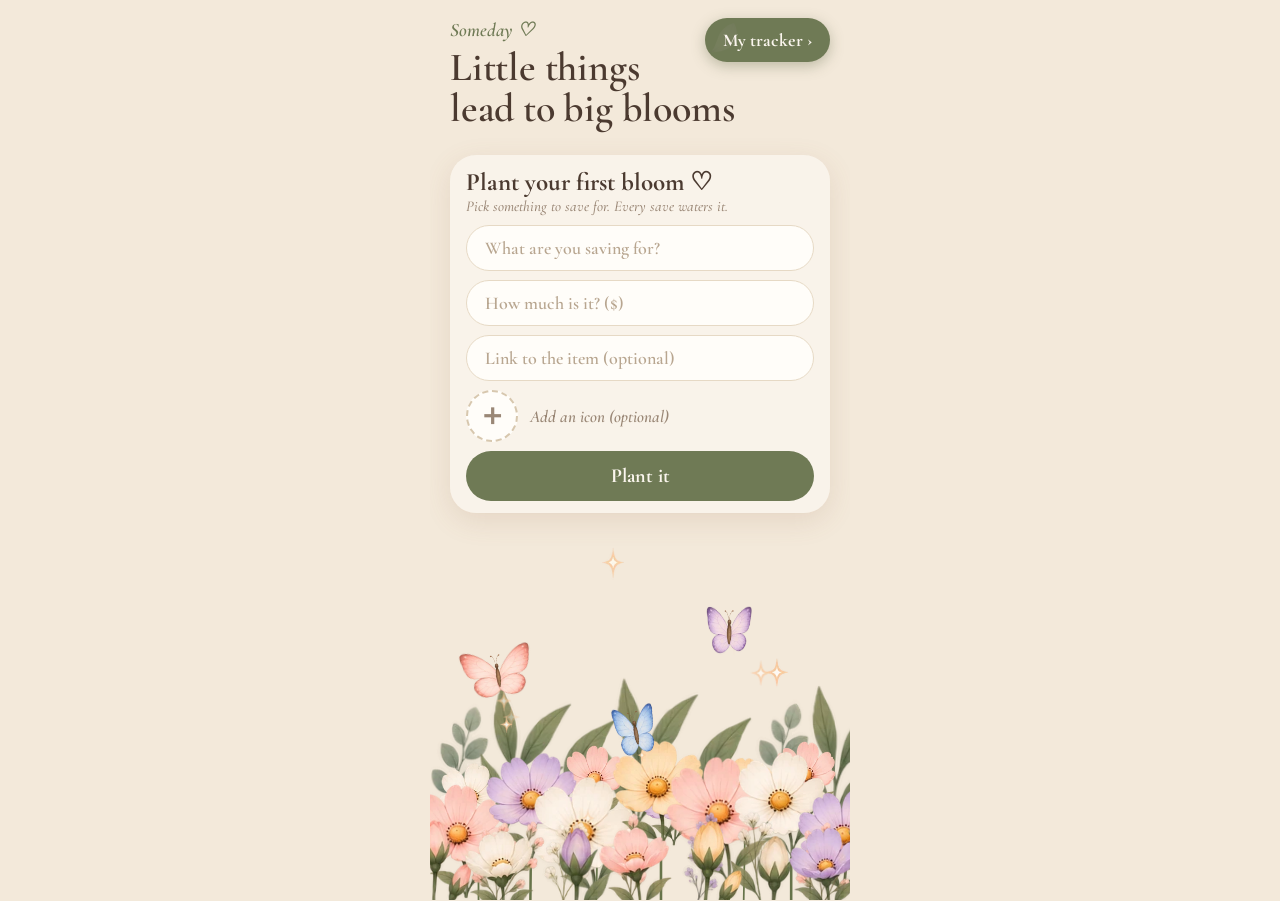
==== commit 58b6414f: "Added a seed to the homepage and additional animation" ====
--- a/docs/index.html
+++ b/docs/index.html
@@ -475,6 +475,18 @@
 .scard .ssub{font-size:15px;color:var(--soft);font-style:italic;margin:6px 6px 0}
 .scard .btn.outline{margin-top:0;padding:12px 20px;font-size:19px}
 .scard .snote{font-size:14px;color:var(--soft);text-align:center;margin:0 0 2px}
+
+/* the empty tracker: centred, with a line of encouragement above the vase */
+.gwrap.empty{justify-content:center}
+.gwrap.empty #scene{margin-left:0}
+.emptynote{position:absolute;left:0;right:0;top:9%;text-align:center;font-style:italic;font-size:25px;line-height:1.22;color:#A18C77;pointer-events:none}
+.emptynote i{display:block;width:34px;height:2px;border-radius:2px;background:#CDBBA5;margin:12px auto 0}
+
+.goalchip.empty .gname{font-size:17px;white-space:nowrap;letter-spacing:-.2px;font-weight:600}
+
+/* Settings lives in the history header, beside the close button */
+.hgroup{display:flex;align-items:center;gap:2px}
+.icon.gear{font-size:23px}
 
 </style>
 </head>
@@ -1146,18 +1158,83 @@
   destroy(){this.items.forEach(i=>{i.tw&&i.tw.cancel();i.comp.destroy()});super.destroy()}
 }
 
+/* ---------- Seed: a small seed floating in the water, with the first sprout ---------- */
+class Seed{
+  constructor(parent,surfaceY){
+    this.g=svgEl('g',{transform:`translate(203 ${(surfaceY+2).toFixed(1)})`,'pointer-events':'none'},parent);
+    const id=uid(),defs=svgEl('defs',null,this.g);
+    const gb=svgEl('linearGradient',{id:'sb'+id,x1:0,y1:0,x2:1,y2:1},defs);
+    svgEl('stop',{offset:0,'stop-color':'#B58B5F'},gb);svgEl('stop',{offset:.55,'stop-color':'#845A37'},gb);svgEl('stop',{offset:1,'stop-color':'#54381F'},gb);
+    const gl=svgEl('linearGradient',{id:'sl'+id,x1:0,y1:1,x2:0,y2:0},defs);
+    svgEl('stop',{offset:0,'stop-color':'#7FA06A'},gl);svgEl('stop',{offset:1,'stop-color':'#BCD092'},gl);
+    /* rings spreading out across the water */
+    this.rip=[0,1,2].map(()=>svgEl('ellipse',{cx:0,cy:1,rx:18,ry:3.5,fill:'none',stroke:'#FFFFFF','stroke-width':1.3,opacity:0},this.g));
+    svgEl('ellipse',{cx:1,cy:5,rx:15,ry:3.2,fill:'#6E8FA3',opacity:.22},this.g);        /* its soft shadow in the water */
+    this.bob=svgEl('g',null,this.g);
+    this.sprout=svgEl('g',{transform:'translate(7 -6)'},this.bob);
+    svgEl('path',{d:'M0 0 C0.5 -8 -0.5 -14 1 -20',stroke:'#7E9A63','stroke-width':1.8,fill:'none','stroke-linecap':'round'},this.sprout);
+    svgEl('path',{d:'M1 -19 C-3 -24.5 -11 -24.5 -13 -20 C-9 -15.5 -3 -15.5 1 -19Z',fill:`url(#sl${id})`},this.sprout);
+    svgEl('path',{d:'M1 -19 C5 -26 13 -27 15 -22.5 C11 -17 5 -15.5 1 -19Z',fill:`url(#sl${id})`},this.sprout);
+    const sd=svgEl('g',{transform:'rotate(-14)'},this.bob);
+    svgEl('path',{d:'M-13 1 C-13 -9 -3 -13 6 -11 C15 -9 15 1 9 5.5 C1 10 -13 9 -13 1Z',fill:`url(#sb${id})`},sd);
+    svgEl('path',{d:'M-7 -4.5 C-4 -8 2 -9 5.5 -8',stroke:'#EAD3B1','stroke-width':1.5,fill:'none','stroke-linecap':'round',opacity:.6},sd);
+    svgEl('path',{d:'M-10 3 C-2 6.5 5 5.5 10 1',stroke:'#35230F','stroke-width':.8,fill:'none',opacity:.4},sd);
+    /* little glints on and around the seed */
+    const star='M0 -5 L1.3 -1.3 L5 0 L1.3 1.3 L0 5 L-1.3 1.3 L-5 0 L-1.3 -1.3Z';
+    this.glints=[{x:-6,y:-8,s:1,per:2.9,ph:0},{x:13,y:-15,s:.8,per:3.4,ph:1.1},{x:-11,y:-27,s:.7,per:3.1,ph:2.0},{x:16,y:-1,s:.6,per:2.6,ph:.6},{x:2,y:-30,s:.55,per:3.7,ph:2.8}].map(o=>{
+      const g=svgEl('g',{transform:`translate(${o.x} ${o.y}) scale(0)`},this.g);
+      svgEl('path',{d:star,fill:'#FFF3CF'},g);svgEl('circle',{r:1.1,fill:'#F7C96B',opacity:.9},g);
+      return Object.assign(o,{g});
+    });
+    this.idle(0);
+  }
+  idle(t){
+    const s=t;                                  /* the shared clock counts in seconds */
+    this.glints.forEach(o=>{
+      const k=Math.max(0,Math.sin((s/o.per+o.ph)*6.2832));        /* up and down, with long rests in between */
+      const a=k*k*k,sc=.2+a*o.s;
+      o.g.setAttribute('transform',`translate(${o.x} ${o.y}) scale(${sc.toFixed(3)}) rotate(${(a*40).toFixed(1)})`);
+      o.g.setAttribute('opacity',Math.min(1,a*1.3).toFixed(3));
+    });
+    this.bob.setAttribute('transform',`translate(0 ${(Math.sin(s*1.1)*1.1).toFixed(2)}) rotate(${(Math.sin(s*.8)*1.2).toFixed(2)})`);
+    this.sprout.setAttribute('transform',`translate(7 -6) rotate(${(Math.sin(s*1.3+1)*3.5).toFixed(2)})`);
+    this.rip.forEach((r,i)=>{
+      const k=(s*.33+i/3)%1;
+      r.setAttribute('rx',(16+k*32).toFixed(1));r.setAttribute('ry',(3+k*6.5).toFixed(1));
+      r.setAttribute('opacity',(.55*(1-k)*Math.min(1,k/.08)).toFixed(3));
+    });
+  }
+  destroy(){this.g.remove()}
+}
+
 /* ---------- BotanicalScene: vase + water + bouquet + visitors ---------- */
 class BotanicalScene{
-  constructor(container,{progress=0,from=null,onSettled,sky=true}={}){
-    this.skyOn=sky;
+  constructor(container,{progress=0,from=null,onSettled,sky=true,seed=false}={}){
+    this.skyOn=sky;this.seedOn=seed;
     injectSpriteDefs();
     this.svg=svgEl('svg',{viewBox:'30 54 340 406',role:'img'});container.appendChild(this.svg);
     const defs=svgEl('defs',null,this.svg);
     const rg=svgEl('radialGradient',{id:'halo'},defs);svgEl('stop',{offset:0,'stop-color':'#F9D9C6','stop-opacity':.9},rg);svgEl('stop',{offset:1,'stop-color':'#F9D9C6','stop-opacity':0},rg);
     svgEl('circle',{cx:200,cy:250,r:150,fill:'url(#halo)',opacity:.5},this.svg);
+    if(seed){                                      /* no goal yet: a warm glow, and a faint ghost of the bouquet to come */
+      const gf=svgEl('filter',{id:'ghostblur',x:'-10%',y:'-10%',width:'120%',height:'120%'},defs);svgEl('feGaussianBlur',{stdDeviation:.9},gf);
+      const gg=svgEl('radialGradient',{id:'tableglow'},defs);svgEl('stop',{offset:0,'stop-color':'#F8D0AA','stop-opacity':.62},gg);svgEl('stop',{offset:.6,'stop-color':'#F8D6B8','stop-opacity':.22},gg);svgEl('stop',{offset:1,'stop-color':'#F8D6B8','stop-opacity':0},gg);
+      svgEl('ellipse',{cx:200,cy:452,rx:190,ry:62,fill:'url(#tableglow)'},this.svg);
+      svgEl('ellipse',{cx:200,cy:456,rx:132,ry:12,fill:'none',stroke:'#F3D6BC','stroke-width':1.2,opacity:.55},this.svg);
+      this.ghostG=svgEl('g',{opacity:.085,filter:'url(#ghostblur)','pointer-events':'none'},this.svg);
+      this.ghost=new Bouquet();this.ghost.mount(this.ghostG);this.ghost.snap(1);
+    }
+    {
+      const vid=uid();
+      const f1=svgEl('filter',{id:'vs1'+vid,x:'-30%',y:'-150%',width:'160%',height:'400%'},defs);svgEl('feGaussianBlur',{stdDeviation:5},f1);
+      const f2=svgEl('filter',{id:'vs2'+vid,x:'-30%',y:'-200%',width:'160%',height:'500%'},defs);svgEl('feGaussianBlur',{stdDeviation:2},f2);
+      svgEl('ellipse',{cx:210,cy:451,rx:88,ry:9.5,fill:'#5B4535',opacity:.2,filter:`url(#vs1${vid})`},this.svg);     /* the soft, wide shadow */
+      svgEl('ellipse',{cx:205,cy:448,rx:60,ry:4.4,fill:'#45301F',opacity:.3,filter:`url(#vs2${vid})`},this.svg);     /* a tighter one where the glass meets the table */
+    }
     this.vase=new Vase();this.water=new Water();this.bouquet=new Bouquet();
     this.vase.back&&this.svg.appendChild(this.vase.back);
     this.water.mount(this.svg);this.bouquet.mount(this.svg);
+    if(seed){this.seedLevel=LAYOUT.vase.waterMin+.13;this.water.setLevel(this.seedLevel);this.seed=new Seed(this.svg,this.water.y)}
     this.svg.appendChild(this.water.front);this.svg.appendChild(this.vase.front);
     this.floorG=svgEl('g',null,this.svg);this.petalG=svgEl('g',null,this.svg);
     this.sparkG=svgEl('g',null,this.svg);this.bfG=svgEl('g',null,this.svg);
@@ -1168,6 +1245,7 @@
     const start=from==null?progress:from;
     this._setNow(start);
     if(from!=null&&Math.abs(from-progress)>1e-4)this.setProgress(progress,{animate:true});
+    if(seed)this.water.setLevel(this.seedLevel);                /* keep the little extra water for the seed */
   }
   _after(ms,fn){const t=Motion.after(ms,()=>{this._timers.delete(t);fn()});this._timers.add(t);return t}
   /* build the state for progress p instantly (no animation, no events) */
@@ -1181,7 +1259,8 @@
   }
   _aria(){this.svg.setAttribute('aria-label',`A vase of flowers, ${Math.round(this.progress*100)} percent grown`)}
   _idle(t,dt){
-    this.bouquet.idle(t);this.water.idle(t);
+    this.bouquet.idle(t*1000);this.water.idle(t*1000);       /* their sway timings are in milliseconds */
+    if(this.seed&&!Motion.reduced())this.seed.idle(t);
     const m=PROGRESS.map(this.progress);
     if(Motion.reduced())return;
     /* a butterfly may pass by from time to time */
@@ -1208,8 +1287,16 @@
     }
     /* petals fall slowly from the top of the screen, a few at a time */
     this.skyCountdown=(this.skyCountdown??1.5)-dt;
-    if(this.skyOn&&this.skyCountdown<=0&&this.sky.size<2+Math.floor(this.progress*6)){
-      this.skyCountdown=(1.7-this.progress*.9)*(.7+Math.random()*.7);
+    if(this.seed){                                   /* a few soft sparkles, mostly inside the glass */
+      this.seedSpark=(this.seedSpark??1)-dt;
+      if(this.seedSpark<=0){
+        this.seedSpark=.9+Math.random()*1.2;const R=LAYOUT.roam,inGlass=Math.random()<.55;
+        this.sparkleAt(inGlass?140+Math.random()*120:R.x0+Math.random()*(R.x1-R.x0),inGlass?350+Math.random()*80:R.y0+Math.random()*(R.y1-R.y0),Math.random()*300);
+      }
+    }
+    const skyMax=this.seed?3:2+Math.floor(this.progress*6);
+    if(this.skyOn&&this.skyCountdown<=0&&this.sky.size<skyMax){
+      this.skyCountdown=(this.seed?2.2:(1.7-this.progress*.9))*(.7+Math.random()*.7);
       this.skyPetal();
     }
     /* petals are rare: at most 1-3 moving at once */
@@ -1334,16 +1421,17 @@
     this._timers.forEach(t=>t.cancel());
     this.sparks.forEach(s=>s.destroy());this.floor.forEach(p=>p.destroy());this.drifters.forEach(p=>p.destroy());this.sky.forEach(p=>p.destroy());
     this.rest.forEach(b=>b&&b.destroy());this.temps.forEach(b=>b.destroy());
+    this.seed&&this.seed.destroy();this.ghost&&this.ghost.destroy();
     this.bouquet.destroy();this.water.destroy();this.vase.destroy();this.svg.remove();
   }
 }
 
 /* ---------- <BotanicalProgress progress goal current /> ---------- */
 class BotanicalProgress{
-  constructor(container,{progress,goal,current,from=null,sky=true}={}){
+  constructor(container,{progress,goal,current,from=null,sky=true,seed=false}={}){
     this.goal=goal;this.current=current;
     const p=progress!=null?progress:(goal>0?current/goal:0);
-    this.scene=new BotanicalScene(container,{progress:Motion.clamp(p),from,sky});
+    this.scene=new BotanicalScene(container,{progress:Motion.clamp(p),from,sky,seed});
     this.progress=Motion.clamp(p);
   }
   update({progress,goal,current,animate=true,duration}={}){
@@ -1365,7 +1453,7 @@
     this.svg.appendChild(this.water.front);this.svg.appendChild(this.vase.front);
     this.spark=new Sparkle({sprite:'spk0',x:212,y:130}).mount(this.svg);
     this.cur=this._q(amount);this.target=this.cur;this._apply(this.cur);
-    this.idleSub=Motion.sub((t)=>{this.bouquet.idle(t);this.water.idle(t)},{fps:30});
+    this.idleSub=Motion.sub((t)=>{this.bouquet.idle(t*1000);this.water.idle(t*1000)},{fps:30});
     this.stopWatch=Motion.watch(this.svg,this.idleSub);
     this.sm=null;
   }
@@ -1453,7 +1541,7 @@
   _after(ms,fn){const t=Motion.after(ms,()=>{this._timers.delete(t);fn()});this._timers.add(t);return t}
   _idle(t,dt){
     if(Motion.reduced())return;
-    for(const p of this.plants)this._paint(p,t);
+    for(const p of this.plants)this._paint(p,t*1000);
     this.sparkCountdown-=dt;
     if(this.sparkCountdown<=0){
       this.sparkCountdown=.1+Math.random()*.18;
@@ -1713,7 +1801,7 @@
     <div class="hrow wtop"><div class="wtext">
       <div class="wbrand">Someday ♡</div>
       <h1>Little things<br>lead to big blooms</h1>
-    </div><button class="homebtn" id="opensettings" aria-label="Settings">⚙️</button><button class="todaylink" id="totracker">My tracker ›</button></div>
+    </div><button class="todaylink" id="totracker">My tracker ›</button></div>
     ${goalForm()}
     <div class="gpanel" id="gpanel" hidden><div class="tag" style="margin-bottom:8px">Pick an icon</div><div class="gpgrid">${WISH_EMOJIS.map(e=>`<button type="button" data-gemo="${e}" aria-label="Use ${e}">${e}</button>`).join('')}</div></div>
   </div>`;
@@ -1739,9 +1827,9 @@
   const tiles=TILES.map(t=>`<button class="tile ${t.custom?'other':''}" data-cat="${t.id}"><span class="blob">${t.emoji}</span><span>${t.label}</span></button>`).join('');
   return `<div class="screen">
     <div class="hrow"><h1>Little things<br>lead to big blooms <span>♡</span></h1><div class="hbtns"><button class="todaylink" id="openlog">${money(sum(ts))} today ›</button></div></div>
-    <div class="gwrap"><div id="scene"></div></div>
+    <div class="gwrap ${w?'':'empty'}"><div id="scene"></div>${w?'':'<div class="emptynote">Your garden starts<br>with the first drop.<i></i></div>'}</div>
     <div class="dock">
-      <div class="goalchip ${w?'':'empty'}" id="goalcard" role="button" tabindex="0" aria-label="${w?'Edit goal':'Enter goal'}">${w?chipInner():'<div class="gplus">＋</div><div class="gname">Enter goal</div>'}</div>
+      <div class="goalchip ${w?'':'empty'}" id="goalcard" role="button" tabindex="0" aria-label="${w?'Edit goal':'Plant a goal'}">${w?chipInner():'<div class="gplus">＋</div><div class="gname">Plant a goal</div>'}</div>
       <div class="pick"><div class="q"><span>What did you save on?</span><button class="editlink" id="editbtns">Edit</button></div><div class="tiles">${tiles}</div></div>
     </div>
   </div>`;
@@ -1925,7 +2013,7 @@
   const max=Math.max(1,...days.map(d=>d.total)),weekTotal=sum(days.map(d=>({amount:d.total})));
   const weekCount=state.skips.filter(s=>days.some(d=>d.k===dayKey(s.ts))).length;
   return `<div class="screen">
-    <div class="head2"><h1>Your saves</h1><button class="icon" id="close" aria-label="Close">✕</button></div>
+    <div class="head2"><h1>Your saves</h1><div class="hgroup"><button class="icon gear" id="opensettings" aria-label="Settings">⚙️</button><button class="icon" id="close" aria-label="Close">✕</button></div></div>
     <div class="tabs" role="tablist"><button role="tab" data-tab="saves" class="${logTab==='saves'?'on':''}">Saves</button><button role="tab" data-tab="claimed" class="${logTab==='claimed'?'on':''}">Claimed${(state.claimed||[]).length?' · '+state.claimed.length:''}</button></div>
     ${logTab==='claimed'?`<div class="log">${claimedHTML()}</div>`:`<button class="addpast" id="addpast">＋ Add a past save</button>
     <div class="weekhead"><span>This week</span><b>${money(weekTotal)}</b><span>· ${weekCount} save${weekCount===1?'':'s'}</span><i class="whint">tap a bar</i></div>
@@ -1972,10 +2060,10 @@
     const gw=$('.gwrap'),sc=$('#scene');
     let ruler=null;
     /* the scene sits on the left; the ruler gets its own gutter on the right so they never overlap */
-    const fit=()=>{const W=gw.clientWidth,H=gw.clientHeight,s=Math.min(W-66+30,H*340/406);sc.style.width=s+'px';sc.style.height=(s*406/340)+'px';
+    const fit=()=>{const W=gw.clientWidth,H=gw.clientHeight,s=Math.min(W-(w?36:0),H*340/406);sc.style.width=s+'px';sc.style.height=(s*406/340)+'px';
       if(ruler){ruler.style.top=(sc.offsetTop+.11*sc.offsetHeight)+'px';ruler.style.height=(.855*sc.offsetHeight)+'px'}};
     fit();fitRO=new ResizeObserver(fit);fitRO.observe(gw);
-    viz=new BotanicalProgress(sc,{progress:p,goal:w?w.price:undefined,current:w?wishSaved():undefined,from:shown});
+    viz=new BotanicalProgress(sc,{progress:p,goal:w?w.price:undefined,current:w?wishSaved():undefined,from:shown,seed:!w});
     if(w){
       /* the ruler: goal split in thirds, like the reference; the pill rises with the water */
       const tick=k=>`<div class="rtick" data-f="${(3-k)/3}" style="top:${k*100/3}%"><span class="rl">${money(Math.round(w.price*(3-k)/3))}</span></div>`;
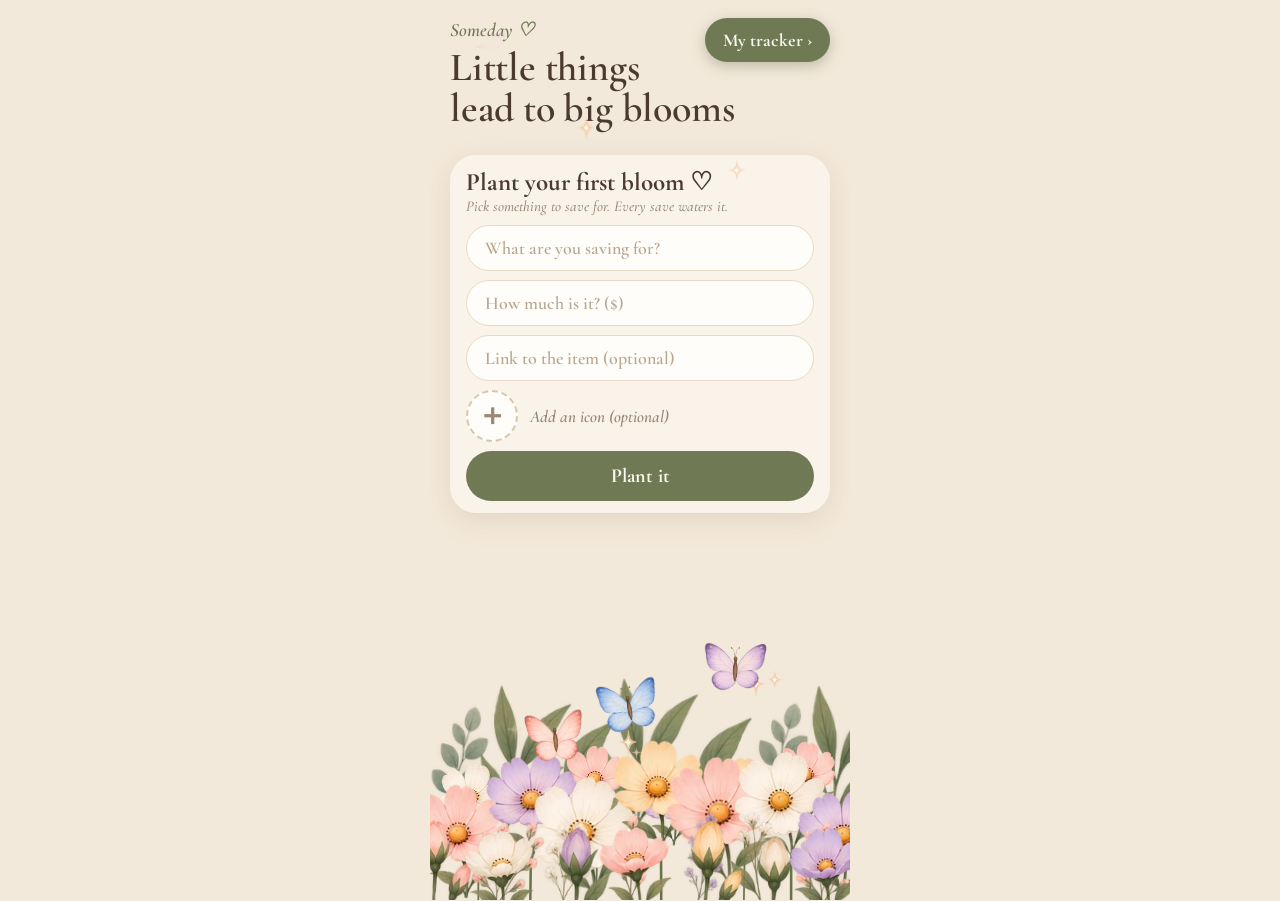
==== commit ba9c3204: "Added sticker pack iconss\" ====
--- a/docs/index.html
+++ b/docs/index.html
@@ -488,6 +488,19 @@
 .hgroup{display:flex;align-items:center;gap:2px}
 .icon.gear{font-size:23px}
 
+/* the painted goal icons */
+.gico{width:66%;height:66%;object-fit:contain;display:block;pointer-events:none;-webkit-user-drag:none;user-select:none}
+.gpgrid .gico{width:48px;height:48px}
+.iconpick.set .gico{width:36px;height:36px}
+.goalchip .gicon{overflow:visible}
+
+/* the painted save icons */
+.blob .gico{width:64%;height:64%}
+.cemoji .gico{width:62%;height:62%}
+.item .hico{display:grid;place-items:center;width:34px;height:34px}
+.item .hico .gico{width:32px;height:32px}
+.dicon .iconpick .gico{width:36px;height:36px}
+
 </style>
 </head>
 <body>
@@ -497,6 +510,8 @@
 <script>
 /* 1. ART — sprite pack (src/art.json). The only place that knows about the artwork. */
 const ART={"S":{"bf_pink_lw":{"w":102,"h":120,"ax":59.8,"ay":114.0,"hx":50.7,"hy":61.0,"d":"[data-uri]"},"bf_pink_rw":{"w":98,"h":123,"ax":41.0,"ay":118.0,"hx":49.1,"hy":63.2,"d":"[data-uri]"},"bf_pink_body":{"w":26,"h":96,"ax":12.9,"ay":90.0,"hx":13.2,"hy":45.9,"d":"[data-uri]"},"bf_pink_ant":{"w":71,"h":82,"ax":33.8,"ay":75.0,"hx":35.5,"hy":23.7,"d":"[data-uri]"},"bf_pink_closed":{"w":94,"h":138,"ax":59.2,"ay":133.0,"hx":46.0,"hy":72.5,"d":"[data-uri]"},"bf_purple_lw":{"w":97,"h":128,"ax":53.0,"ay":122.0,"hx":47.0,"hy":65.4,"d":"[data-uri]"},"bf_purple_rw":{"w":97,"h":128,"ax":42.8,"ay":122.0,"hx":49.0,"hy":64.6,"d":"[data-uri]"},"bf_purple_body":{"w":25,"h":97,"ax":12.3,"ay":93.0,"hx":12.6,"hy":47.4,"d":"[data-uri]"},"bf_purple_ant":{"w":70,"h":84,"ax":33.1,"ay":79.0,"hx":34.0,"hy":28.1,"d":"[data-uri]"},"bf_purple_closed":{"w":95,"h":134,"ax":63.6,"ay":128.0,"hx":47.2,"hy":70.3,"d":"[data-uri]"},"bf_cream_lw":{"w":99,"h":124,"ax":55.7,"ay":116.0,"hx":49.0,"hy":61.5,"d":"[data-uri]"},"bf_cream_rw":{"w":96,"h":124,"ax":41.9,"ay":117.0,"hx":47.9,"hy":62.4,"d":"[data-uri]"},"bf_cream_body":{"w":25,"h":93,"ax":12.3,"ay":88.0,"hx":12.6,"hy":45.1,"d":"[data-uri]"},"bf_cream_ant":{"w":64,"h":82,"ax":30.1,"ay":77.0,"hx":31.4,"hy":25.6,"d":"[data-uri]"},"bf_cream_closed":{"w":95,"h":140,"ax":65.5,"ay":135.0,"hx":46.5,"hy":74.0,"d":"[data-uri]"},"bf_blue_lw":{"w":97,"h":123,"ax":48.4,"ay":119.0,"hx":46.0,"hy":64.4,"d":"[data-uri]"},"bf_blue_rw":{"w":98,"h":124,"ax":46.2,"ay":120.0,"hx":49.7,"hy":64.6,"d":"[data-uri]"},"bf_blue_body":{"w":25,"h":100,"ax":12.2,"ay":94.0,"hx":12.5,"hy":47.8,"d":"[data-uri]"},"bf_blue_ant":{"w":79,"h":86,"ax":37.9,"ay":80.0,"hx":39.2,"hy":26.2,"d":"[data-uri]"},"bf_blue_closed":{"w":95,"h":131,"ax":67.1,"ay":124.0,"hx":48.4,"hy":69.4,"d":"[data-uri]"},"fl_pink_bud1":{"w":60,"h":112,"ax":18.0,"ay":107.0,"hx":27.8,"hy":39.4,"d":"[data-uri]"},"fl_pink_bud2":{"w":77,"h":145,"ax":31.5,"ay":139.0,"hx":34.5,"hy":51.0,"d":"[data-uri]"},"fl_pink_partial":{"w":102,"h":136,"ax":56.7,"ay":130.0,"hx":50.6,"hy":45.3,"d":"[data-uri]"},"fl_pink_full":{"w":127,"h":156,"ax":72.9,"ay":150.0,"hx":63.7,"hy":61.9,"d":"[data-uri]"},"fl_cream_bud1":{"w":53,"h":110,"ax":22.9,"ay":104.0,"hx":24.2,"hy":28.4,"d":"[data-uri]"},"fl_cream_bud2":{"w":83,"h":142,"ax":36.6,"ay":136.0,"hx":40.2,"hy":45.5,"d":"[data-uri]"},"fl_cream_partial":{"w":100,"h":135,"ax":54.1,"ay":130.0,"hx":50.4,"hy":44.7,"d":"[data-uri]"},"fl_cream_full":{"w":131,"h":149,"ax":80.7,"ay":145.0,"hx":64.7,"hy":62.6,"d":"[data-uri]"},"fl_lav_bud1":{"w":67,"h":117,"ax":21.1,"ay":112.0,"hx":29.6,"hy":36.3,"d":"[data-uri]"},"fl_lav_bud2":{"w":70,"h":145,"ax":23.6,"ay":140.0,"hx":32.9,"hy":47.4,"d":"[data-uri]"},"fl_lav_partial":{"w":102,"h":138,"ax":55.8,"ay":133.0,"hx":51.0,"hy":46.5,"d":"[data-uri]"},"fl_lav_full":{"w":133,"h":159,"ax":67.3,"ay":153.0,"hx":67.2,"hy":61.5,"d":"[data-uri]"},"fl_butter_bud1":{"w":68,"h":114,"ax":21.3,"ay":109.0,"hx":28.4,"hy":37.4,"d":"[data-uri]"},"fl_butter_bud2":{"w":76,"h":144,"ax":25.4,"ay":139.0,"hx":34.0,"hy":48.0,"d":"[data-uri]"},"fl_butter_partial":{"w":103,"h":139,"ax":52.8,"ay":134.0,"hx":50.3,"hy":50.1,"d":"[data-uri]"},"fl_butter_full":{"w":129,"h":153,"ax":68.1,"ay":148.0,"hx":63.3,"hy":61.1,"d":"[data-uri]"},"fill0":{"w":108,"h":134,"ax":37.9,"ay":131.0,"hx":51.5,"hy":56.8,"d":"[data-uri]"},"fill1":{"w":74,"h":134,"ax":29.2,"ay":131.0,"hx":45.6,"hy":26.3,"d":"[data-uri]"},"fill2":{"w":75,"h":133,"ax":28.8,"ay":129.0,"hx":38.6,"hy":48.4,"d":"[data-uri]"},"fill3":{"w":56,"h":142,"ax":23.8,"ay":139.0,"hx":28.5,"hy":58.8,"d":"[data-uri]"},"fill4":{"w":93,"h":146,"ax":29.9,"ay":143.0,"hx":44.1,"hy":52.0,"d":"[data-uri]"},"fill5":{"w":67,"h":145,"ax":19.2,"ay":142.0,"hx":36.1,"hy":59.9,"d":"[data-uri]"},"fill6":{"w":68,"h":145,"ax":49.0,"ay":142.0,"hx":34.8,"hy":57.4,"d":"[data-uri]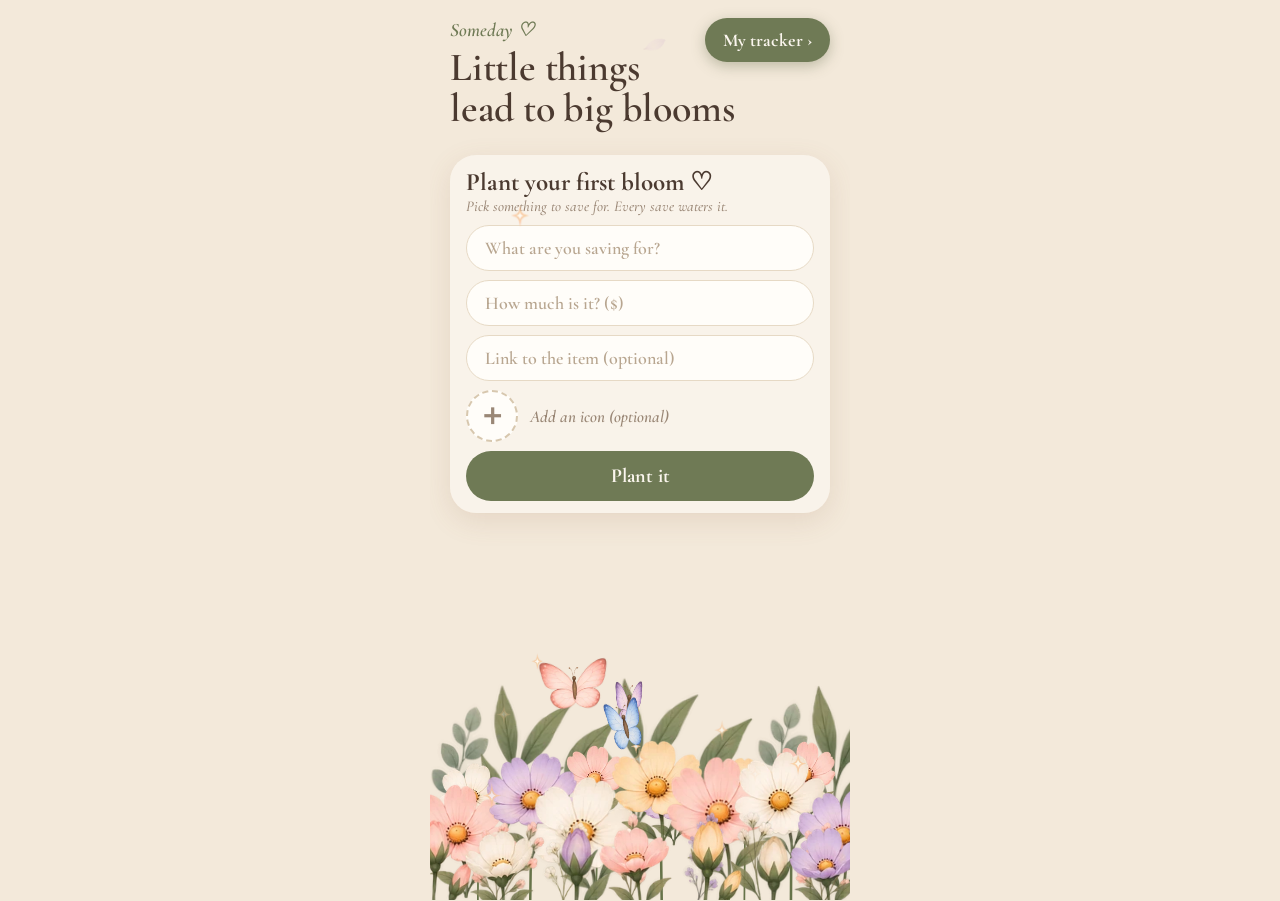
==== commit 55f7d03d: "Update gear icon" ====
--- a/docs/index.html
+++ b/docs/index.html
@@ -501,6 +501,10 @@
 .item .hico .gico{width:32px;height:32px}
 .dicon .iconpick .gico{width:36px;height:36px}
 
+/* the painted settings gear */
+.icon.gear{display:grid;place-items:center;padding:0;width:46px;height:46px}
+.icon.gear .gico{width:42px;height:42px}
+
 </style>
 </head>
 <body>
@@ -510,7 +514,7 @@
 <script>
 /* 1. ART — sprite pack (src/art.json). The only place that knows about the artwork. */
 const ART={"S":{"bf_pink_lw":{"w":102,"h":120,"ax":59.8,"ay":114.0,"hx":50.7,"hy":61.0,"d":"[data-uri]"},"bf_pink_rw":{"w":98,"h":123,"ax":41.0,"ay":118.0,"hx":49.1,"hy":63.2,"d":"[data-uri]"},"bf_pink_body":{"w":26,"h":96,"ax":12.9,"ay":90.0,"hx":13.2,"hy":45.9,"d":"[data-uri]"},"bf_pink_ant":{"w":71,"h":82,"ax":33.8,"ay":75.0,"hx":35.5,"hy":23.7,"d":"[data-uri]"},"bf_pink_closed":{"w":94,"h":138,"ax":59.2,"ay":133.0,"hx":46.0,"hy":72.5,"d":"[data-uri]"},"bf_purple_lw":{"w":97,"h":128,"ax":53.0,"ay":122.0,"hx":47.0,"hy":65.4,"d":"[data-uri]"},"bf_purple_rw":{"w":97,"h":128,"ax":42.8,"ay":122.0,"hx":49.0,"hy":64.6,"d":"[data-uri]"},"bf_purple_body":{"w":25,"h":97,"ax":12.3,"ay":93.0,"hx":12.6,"hy":47.4,"d":"[data-uri]"},"bf_purple_ant":{"w":70,"h":84,"ax":33.1,"ay":79.0,"hx":34.0,"hy":28.1,"d":"[data-uri]"},"bf_purple_closed":{"w":95,"h":134,"ax":63.6,"ay":128.0,"hx":47.2,"hy":70.3,"d":"[data-uri]"},"bf_cream_lw":{"w":99,"h":124,"ax":55.7,"ay":116.0,"hx":49.0,"hy":61.5,"d":"[data-uri]"},"bf_cream_rw":{"w":96,"h":124,"ax":41.9,"ay":117.0,"hx":47.9,"hy":62.4,"d":"[data-uri]"},"bf_cream_body":{"w":25,"h":93,"ax":12.3,"ay":88.0,"hx":12.6,"hy":45.1,"d":"[data-uri]"},"bf_cream_ant":{"w":64,"h":82,"ax":30.1,"ay":77.0,"hx":31.4,"hy":25.6,"d":"[data-uri]"},"bf_cream_closed":{"w":95,"h":140,"ax":65.5,"ay":135.0,"hx":46.5,"hy":74.0,"d":"[data-uri]"},"bf_blue_lw":{"w":97,"h":123,"ax":48.4,"ay":119.0,"hx":46.0,"hy":64.4,"d":"[data-uri]"},"bf_blue_rw":{"w":98,"h":124,"ax":46.2,"ay":120.0,"hx":49.7,"hy":64.6,"d":"[data-uri]"},"bf_blue_body":{"w":25,"h":100,"ax":12.2,"ay":94.0,"hx":12.5,"hy":47.8,"d":"[data-uri]"},"bf_blue_ant":{"w":79,"h":86,"ax":37.9,"ay":80.0,"hx":39.2,"hy":26.2,"d":"[data-uri]"},"bf_blue_closed":{"w":95,"h":131,"ax":67.1,"ay":124.0,"hx":48.4,"hy":69.4,"d":"[data-uri]"},"fl_pink_bud1":{"w":60,"h":112,"ax":18.0,"ay":107.0,"hx":27.8,"hy":39.4,"d":"[data-uri]"},"fl_pink_bud2":{"w":77,"h":145,"ax":31.5,"ay":139.0,"hx":34.5,"hy":51.0,"d":"[data-uri]"},"fl_pink_partial":{"w":102,"h":136,"ax":56.7,"ay":130.0,"hx":50.6,"hy":45.3,"d":"[data-uri]"},"fl_pink_full":{"w":127,"h":156,"ax":72.9,"ay":150.0,"hx":63.7,"hy":61.9,"d":"[data-uri]"},"fl_cream_bud1":{"w":53,"h":110,"ax":22.9,"ay":104.0,"hx":24.2,"hy":28.4,"d":"[data-uri]"},"fl_cream_bud2":{"w":83,"h":142,"ax":36.6,"ay":136.0,"hx":40.2,"hy":45.5,"d":"[data-uri]"},"fl_cream_partial":{"w":100,"h":135,"ax":54.1,"ay":130.0,"hx":50.4,"hy":44.7,"d":"[data-uri]"},"fl_cream_full":{"w":131,"h":149,"ax":80.7,"ay":145.0,"hx":64.7,"hy":62.6,"d":"[data-uri]"},"fl_lav_bud1":{"w":67,"h":117,"ax":21.1,"ay":112.0,"hx":29.6,"hy":36.3,"d":"[data-uri]"},"fl_lav_bud2":{"w":70,"h":145,"ax":23.6,"ay":140.0,"hx":32.9,"hy":47.4,"d":"[data-uri]"},"fl_lav_partial":{"w":102,"h":138,"ax":55.8,"ay":133.0,"hx":51.0,"hy":46.5,"d":"[data-uri]"},"fl_lav_full":{"w":133,"h":159,"ax":67.3,"ay":153.0,"hx":67.2,"hy":61.5,"d":"[data-uri]"},"fl_butter_bud1":{"w":68,"h":114,"ax":21.3,"ay":109.0,"hx":28.4,"hy":37.4,"d":"[data-uri]"},"fl_butter_bud2":{"w":76,"h":144,"ax":25.4,"ay":139.0,"hx":34.0,"hy":48.0,"d":"[data-uri]"},"fl_butter_partial":{"w":103,"h":139,"ax":52.8,"ay":134.0,"hx":50.3,"hy":50.1,"d":"[data-uri]"},"fl_butter_full":{"w":129,"h":153,"ax":68.1,"ay":148.0,"hx":63.3,"hy":61.1,"d":"[data-uri]"},"fill0":{"w":108,"h":134,"ax":37.9,"ay":131.0,"hx":51.5,"hy":56.8,"d":"[data-uri]"},"fill1":{"w":74,"h":134,"ax":29.2,"ay":131.0,"hx":45.6,"hy":26.3,"d":"[data-uri]"},"fill2":{"w":75,"h":133,"ax":28.8,"ay":129.0,"hx":38.6,"hy":48.4,"d":"[data-uri]"},"fill3":{"w":56,"h":142,"ax":23.8,"ay":139.0,"hx":28.5,"hy":58.8,"d":"[data-uri]"},"fill4":{"w":93,"h":146,"ax":29.9,"ay":143.0,"hx":44.1,"hy":52.0,"d":"[data-uri]"},"fill5":{"w":67,"h":145,"ax":19.2,"ay":142.0,"hx":36.1,"hy":59.9,"d":"[data-uri]"},"fill6":{"w":68,"h":145,"ax":49.0,"ay":142.0,"hx":34.8,"hy":57.4,"d":"[data-uri]